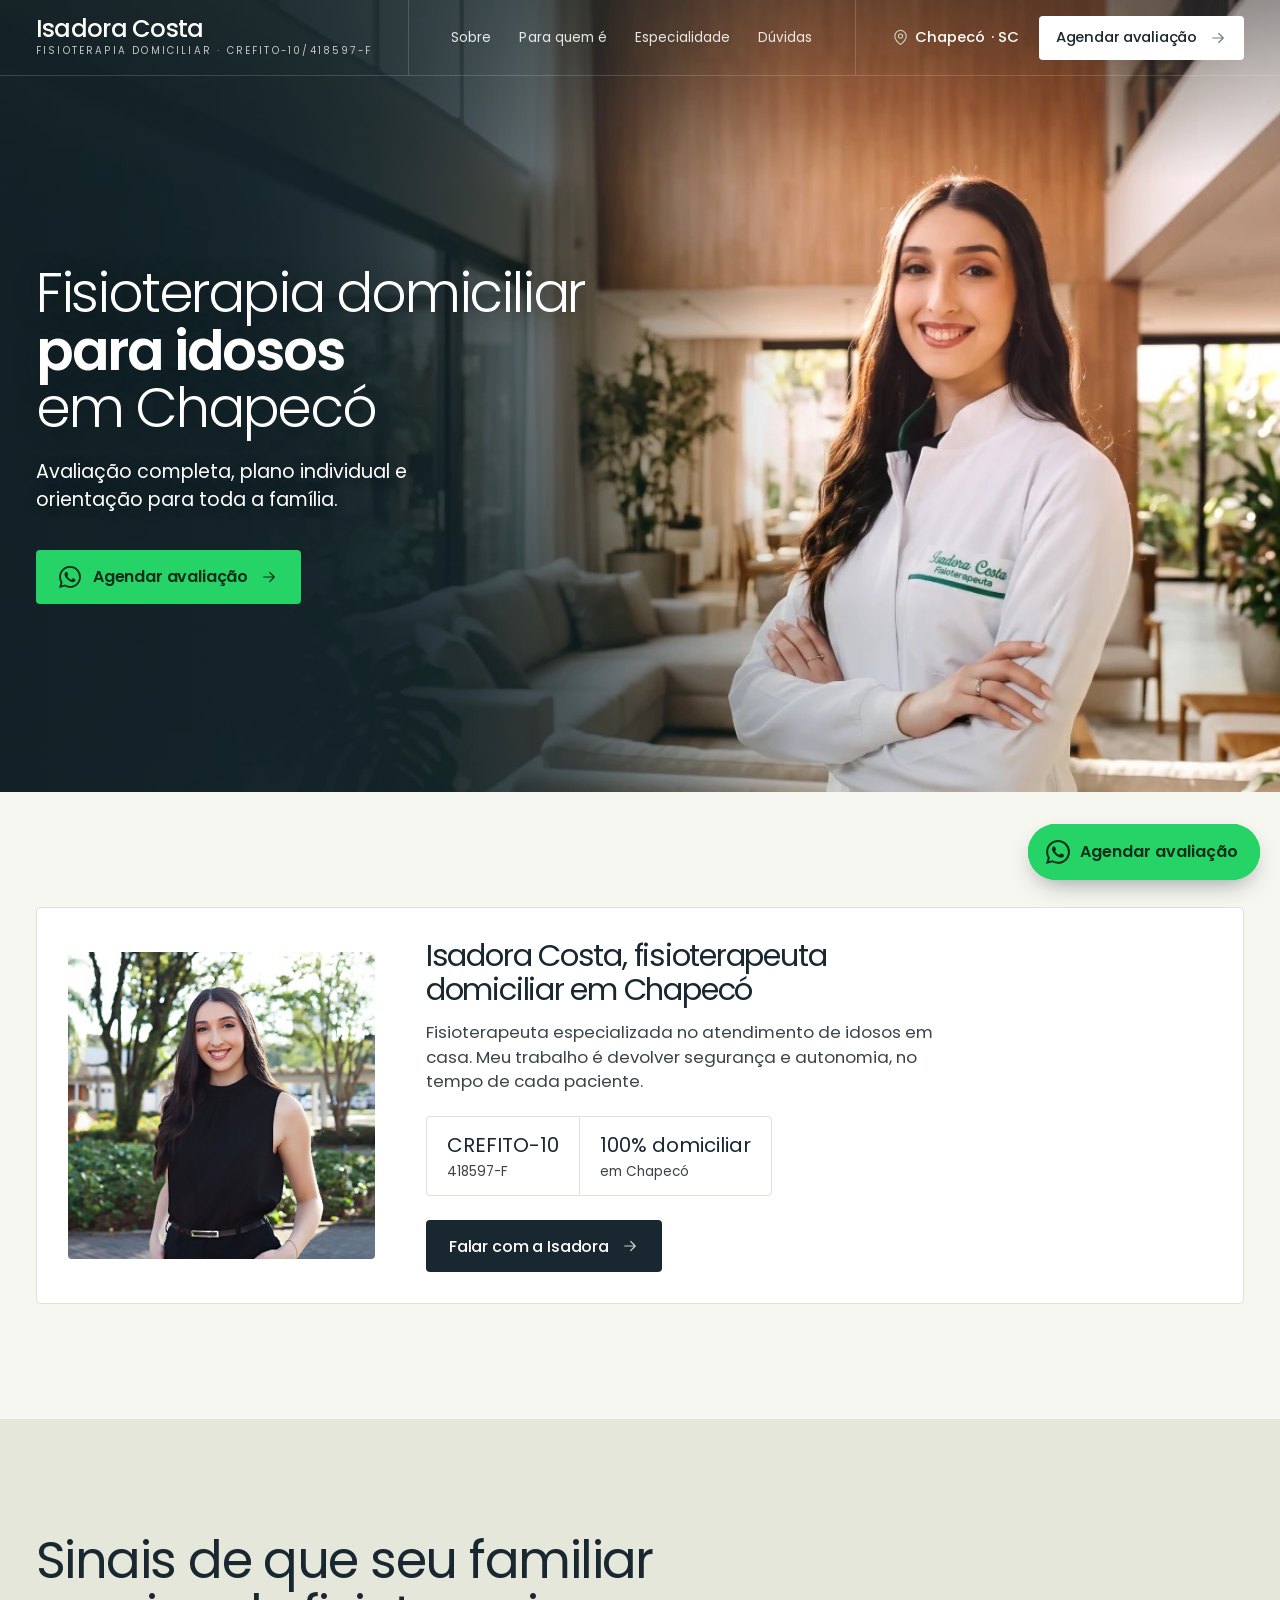
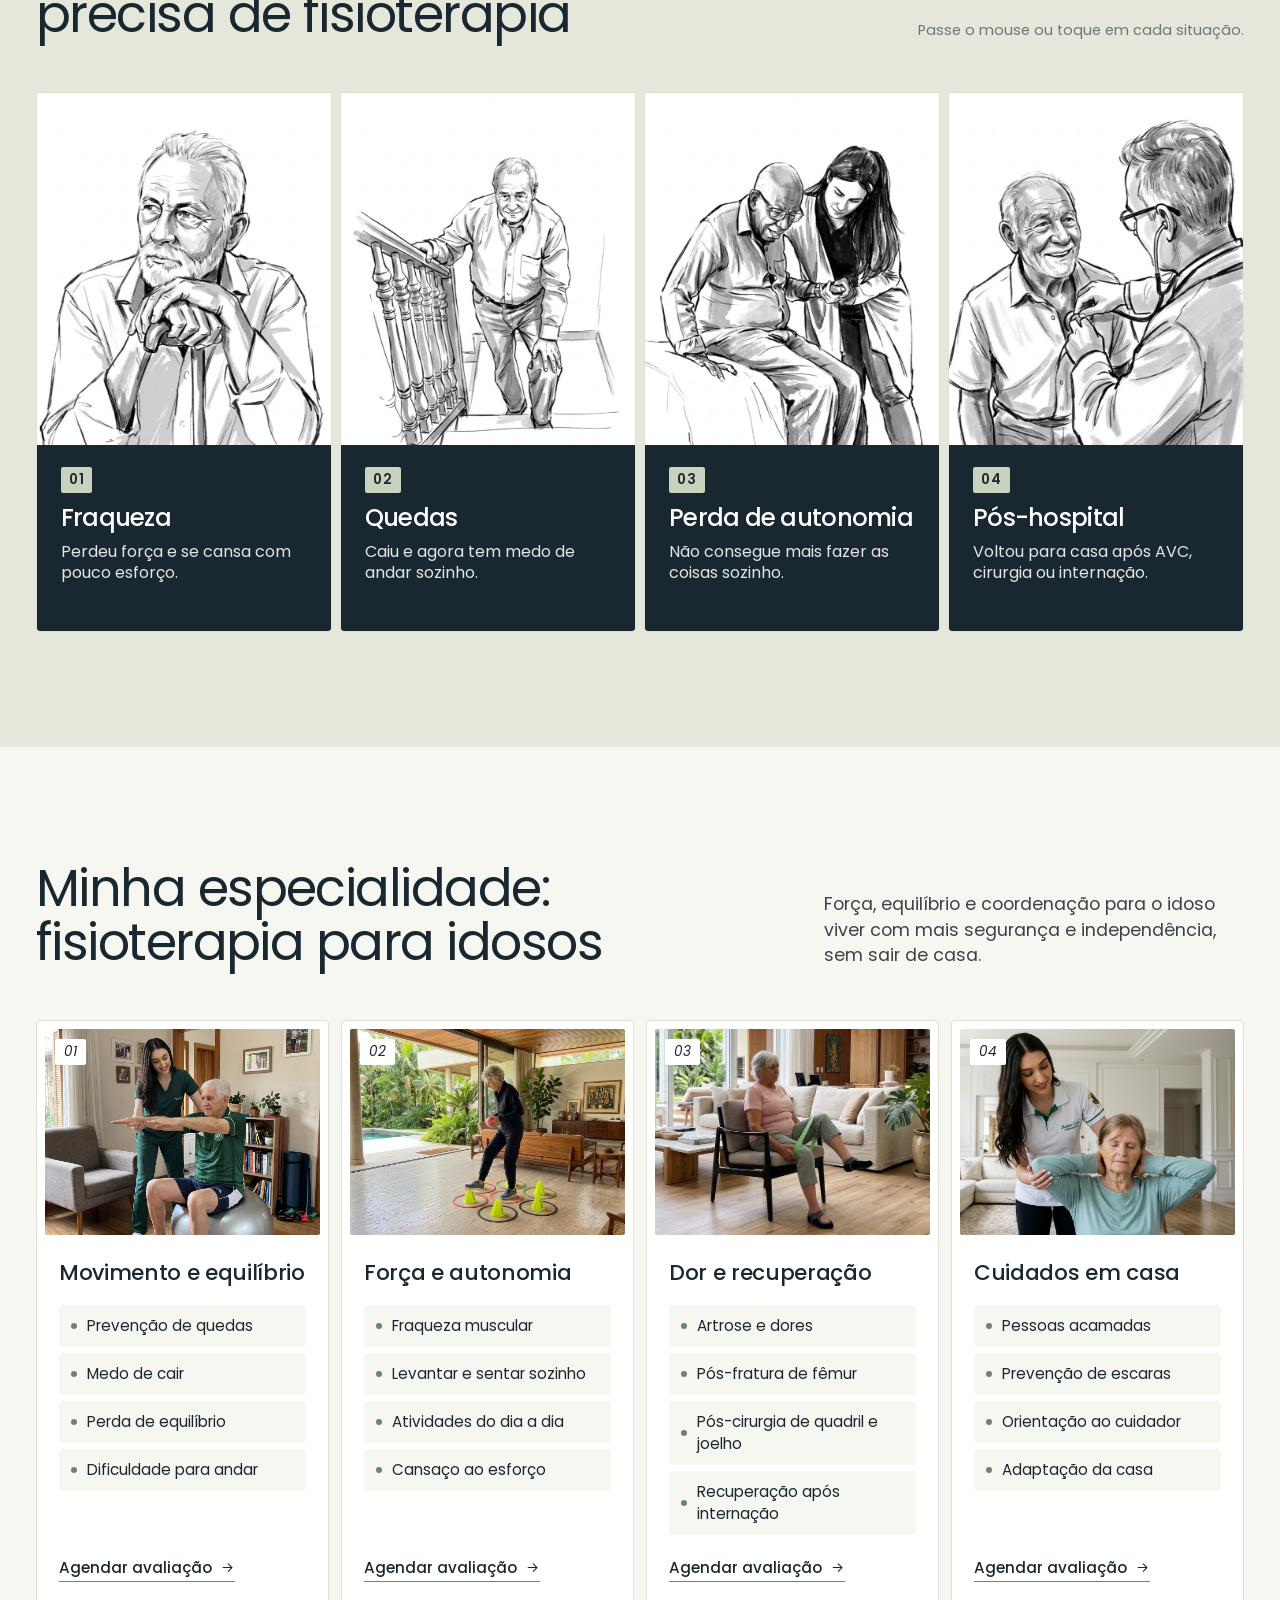
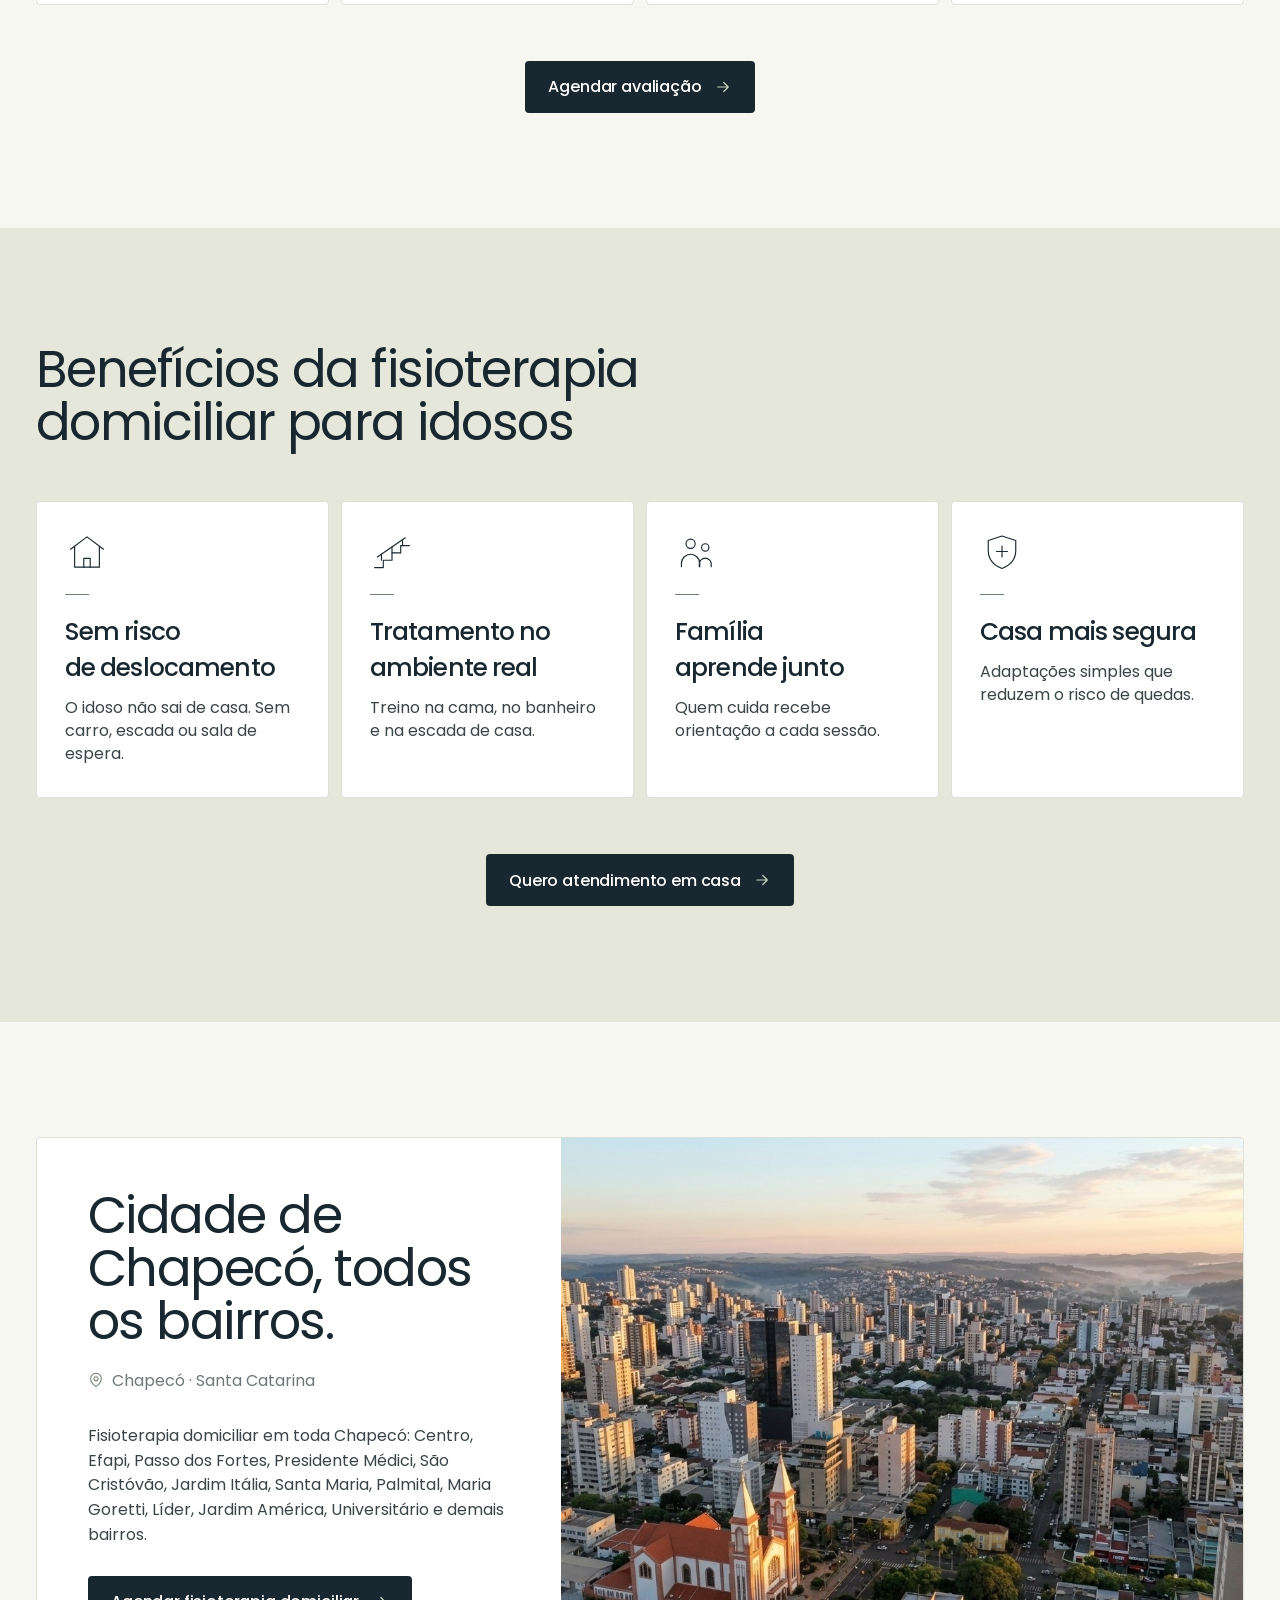
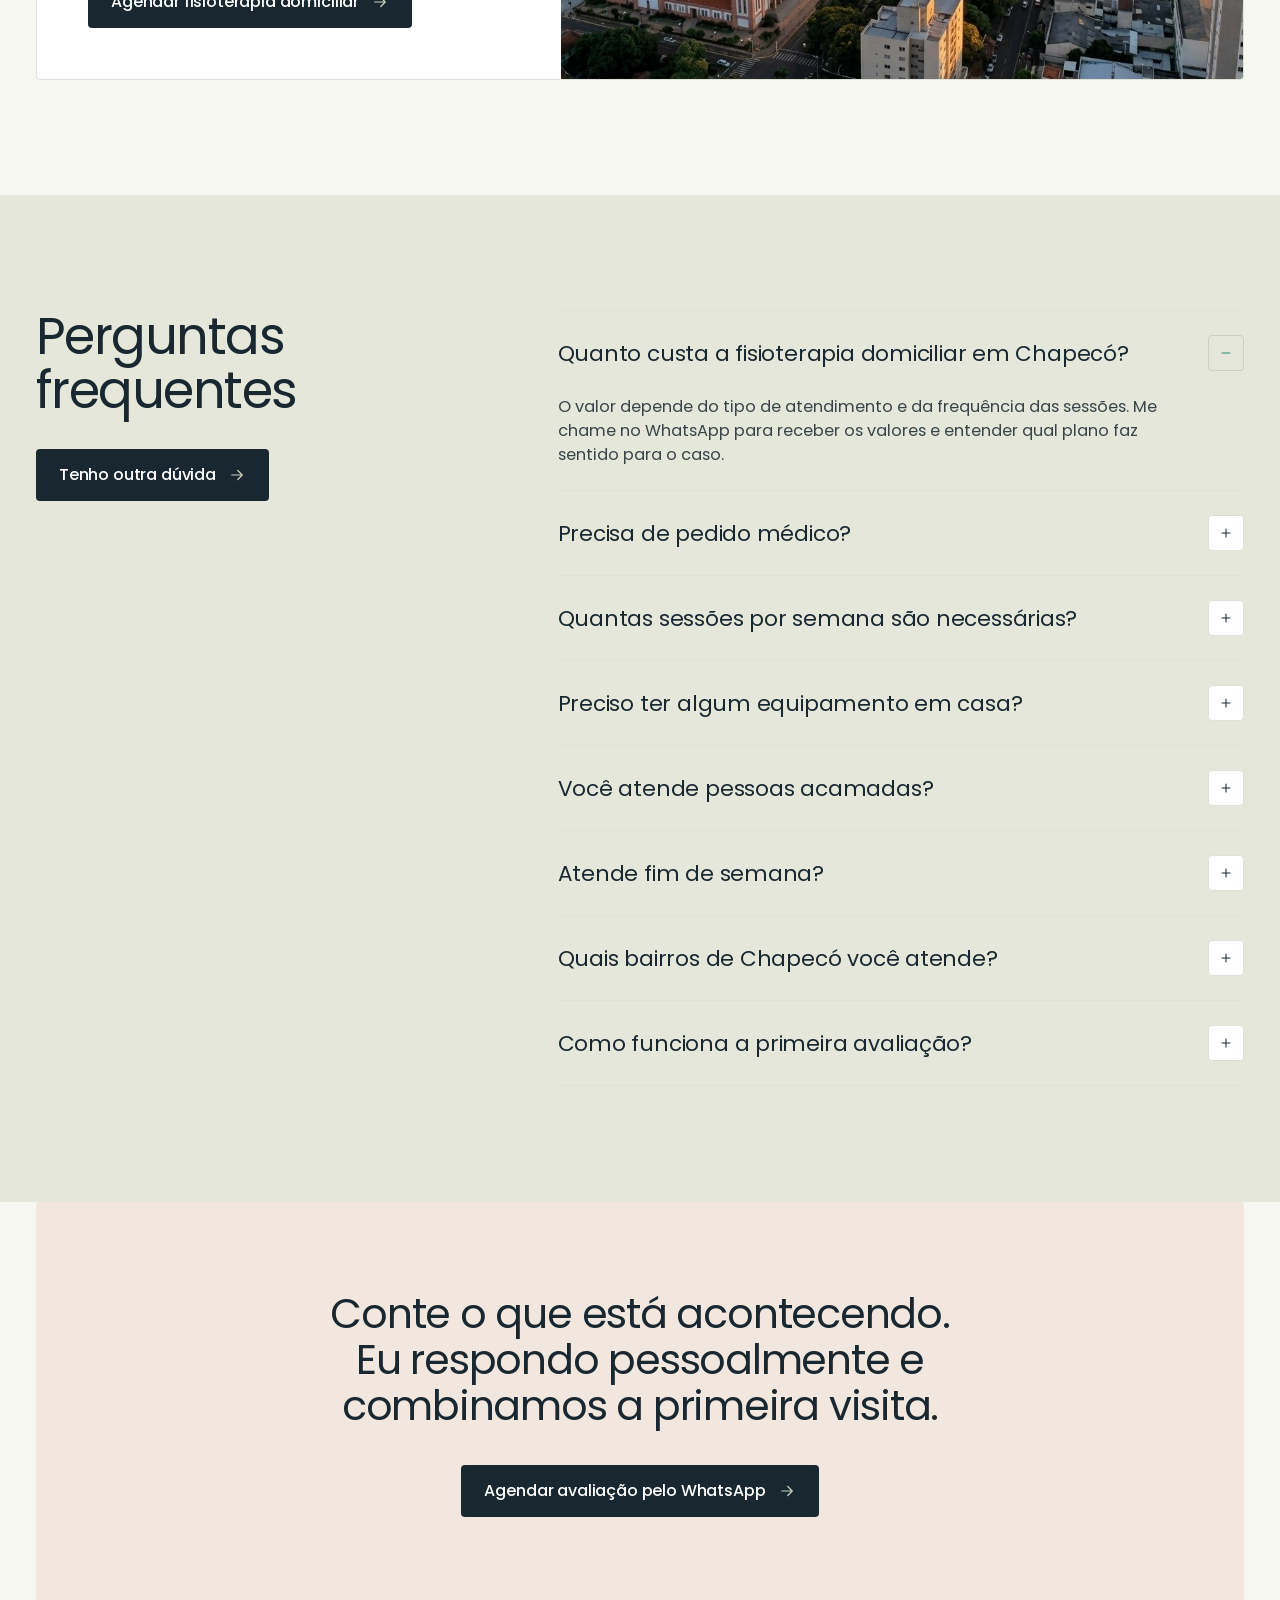
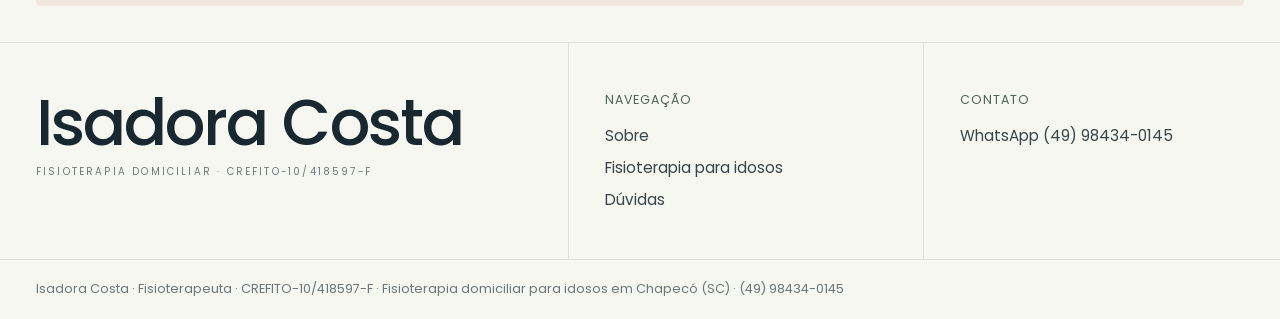
==== index.html @ 120508f8 "Nova foto da seção Sobre Co-Authored-By: Claude Opus 5.5 <noreply@anthropic.com>" ====
<!doctype html>
<html lang="pt-BR">
<head>
  <meta charset="utf-8">
  <meta name="viewport" content="width=device-width, initial-scale=1">
  <title>Fisioterapia Domiciliar para Idosos em Chapecó | Isadora Costa</title>
  <meta name="description" content="Fisioterapeuta domiciliar em Chapecó (SC). Idosos atendidos em casa: quedas, fraqueza, equilíbrio e pós-hospital. Agende a avaliação pelo WhatsApp.">
  <meta name="robots" content="index, follow, max-image-preview:large">
  <meta name="author" content="Isadora Costa">
  <link rel="canonical" href="https://samuelsabadini0.github.io/site-isadora-fisio/">
  <meta name="theme-color" content="#F6F7F0">

  <!-- Local -->
  <meta name="geo.region" content="BR-SC">
  <meta name="geo.placename" content="Chapecó">
  <meta name="geo.position" content="-27.1004;-52.6152">
  <meta name="ICBM" content="-27.1004, -52.6152">

  <!-- Compartilhamento -->
  <meta property="og:type" content="website">
  <meta property="og:locale" content="pt_BR">
  <meta property="og:site_name" content="Isadora Costa · Fisioterapia Domiciliar">
  <meta property="og:url" content="https://samuelsabadini0.github.io/site-isadora-fisio/">
  <meta property="og:title" content="Fisioterapia Domiciliar para Idosos em Chapecó | Isadora Costa">
  <meta property="og:description" content="Atendimento de fisioterapia para idosos em casa, em todos os bairros de Chapecó. Agende a avaliação pelo WhatsApp.">
  <meta property="og:image" content="https://samuelsabadini0.github.io/site-isadora-fisio/img/hero-isadora.jpg">
  <meta property="og:image:width" content="1440">
  <meta property="og:image:height" content="728">
  <meta property="og:image:alt" content="Isadora Costa, fisioterapeuta domiciliar em Chapecó">
  <meta name="twitter:card" content="summary_large_image">

  <link rel="icon" href="favicon.svg" type="image/svg+xml">
  <link rel="preload" as="image" href="img/hero-isadora.jpg?v=3" fetchpriority="high">
  <link rel="preconnect" href="https://fonts.googleapis.com">
  <link rel="preconnect" href="https://fonts.gstatic.com" crossorigin>
  <link href="https://fonts.googleapis.com/css2?family=Poppins:ital,wght@0,300;0,400;0,500;0,600;1,400&display=swap" rel="stylesheet">
  <link rel="stylesheet" href="style.css?v=52">

  <script type="application/ld+json">
  {
    "@context": "https://schema.org",
    "@graph": [
      {
        "@type": "WebSite",
        "@id": "https://samuelsabadini0.github.io/site-isadora-fisio/#website",
        "url": "https://samuelsabadini0.github.io/site-isadora-fisio/",
        "name": "Isadora Costa · Fisioterapia Domiciliar",
        "inLanguage": "pt-BR"
      },
      {
        "@type": "WebPage",
        "@id": "https://samuelsabadini0.github.io/site-isadora-fisio/#webpage",
        "url": "https://samuelsabadini0.github.io/site-isadora-fisio/",
        "name": "Fisioterapia Domiciliar para Idosos em Chapecó (SC) | Isadora Costa",
        "isPartOf": {
          "@id": "https://samuelsabadini0.github.io/site-isadora-fisio/#website"
        },
        "about": {
          "@id": "https://samuelsabadini0.github.io/site-isadora-fisio/#negocio"
        },
        "primaryImageOfPage": "https://samuelsabadini0.github.io/site-isadora-fisio/img/hero-isadora.jpg",
        "inLanguage": "pt-BR"
      },
      {
        "@type": [
          "Physiotherapy",
          "MedicalBusiness"
        ],
        "@id": "https://samuelsabadini0.github.io/site-isadora-fisio/#negocio",
        "name": "Isadora Costa · Fisioterapia Domiciliar",
        "description": "Fisioterapia domiciliar para idosos em Chapecó (SC). Atendimento em casa com avaliação completa, plano individual e orientação para a família.",
        "url": "https://samuelsabadini0.github.io/site-isadora-fisio/",
        "image": [
          "https://samuelsabadini0.github.io/site-isadora-fisio/img/hero-isadora.jpg",
          "https://samuelsabadini0.github.io/site-isadora-fisio/img/isadora-retrato.jpg"
        ],
        "telephone": "+55-49-98434-0145",
        "address": {
          "@type": "PostalAddress",
          "addressLocality": "Chapecó",
          "addressRegion": "SC",
          "addressCountry": "BR"
        },
        "geo": {
          "@type": "GeoCoordinates",
          "latitude": -27.1004,
          "longitude": -52.6152
        },
        "areaServed": {
          "@type": "City",
          "name": "Chapecó",
          "sameAs": "https://pt.wikipedia.org/wiki/Chapec%C3%B3"
        },
        "medicalSpecialty": [
          "Geriatric",
          "Physiotherapy"
        ],
        "contactPoint": {
          "@type": "ContactPoint",
          "telephone": "+55-49-98434-0145",
          "contactType": "agendamento",
          "areaServed": "BR",
          "availableLanguage": "Portuguese"
        },
        "founder": {
          "@id": "https://samuelsabadini0.github.io/site-isadora-fisio/#isadora"
        },
        "employee": {
          "@id": "https://samuelsabadini0.github.io/site-isadora-fisio/#isadora"
        },
        "hasOfferCatalog": {
          "@type": "OfferCatalog",
          "name": "Fisioterapia domiciliar para idosos",
          "itemListElement": [
            {
              "@type": "Offer",
              "itemOffered": {
                "@type": "Service",
                "name": "Prevenção de quedas",
                "areaServed": {
                  "@type": "City",
                  "name": "Chapecó",
                  "sameAs": "https://pt.wikipedia.org/wiki/Chapec%C3%B3"
                }
              }
            },
            {
              "@type": "Offer",
              "itemOffered": {
                "@type": "Service",
                "name": "Medo de cair",
                "areaServed": {
                  "@type": "City",
                  "name": "Chapecó",
                  "sameAs": "https://pt.wikipedia.org/wiki/Chapec%C3%B3"
                }
              }
            },
            {
              "@type": "Offer",
              "itemOffered": {
                "@type": "Service",
                "name": "Perda de equilíbrio",
                "areaServed": {
                  "@type": "City",
                  "name": "Chapecó",
                  "sameAs": "https://pt.wikipedia.org/wiki/Chapec%C3%B3"
                }
              }
            },
            {
              "@type": "Offer",
              "itemOffered": {
                "@type": "Service",
                "name": "Dificuldade para andar",
                "areaServed": {
                  "@type": "City",
                  "name": "Chapecó",
                  "sameAs": "https://pt.wikipedia.org/wiki/Chapec%C3%B3"
                }
              }
            },
            {
              "@type": "Offer",
              "itemOffered": {
                "@type": "Service",
                "name": "Fraqueza muscular",
                "areaServed": {
                  "@type": "City",
                  "name": "Chapecó",
                  "sameAs": "https://pt.wikipedia.org/wiki/Chapec%C3%B3"
                }
              }
            },
            {
              "@type": "Offer",
              "itemOffered": {
                "@type": "Service",
                "name": "Levantar e sentar sozinho",
                "areaServed": {
                  "@type": "City",
                  "name": "Chapecó",
                  "sameAs": "https://pt.wikipedia.org/wiki/Chapec%C3%B3"
                }
              }
            },
            {
              "@type": "Offer",
              "itemOffered": {
                "@type": "Service",
                "name": "Atividades do dia a dia",
                "areaServed": {
                  "@type": "City",
                  "name": "Chapecó",
                  "sameAs": "https://pt.wikipedia.org/wiki/Chapec%C3%B3"
                }
              }
            },
            {
              "@type": "Offer",
              "itemOffered": {
                "@type": "Service",
                "name": "Cansaço ao esforço",
                "areaServed": {
                  "@type": "City",
                  "name": "Chapecó",
                  "sameAs": "https://pt.wikipedia.org/wiki/Chapec%C3%B3"
                }
              }
            },
            {
              "@type": "Offer",
              "itemOffered": {
                "@type": "Service",
                "name": "Artrose e dores",
                "areaServed": {
                  "@type": "City",
                  "name": "Chapecó",
                  "sameAs": "https://pt.wikipedia.org/wiki/Chapec%C3%B3"
                }
              }
            },
            {
              "@type": "Offer",
              "itemOffered": {
                "@type": "Service",
                "name": "Pós-fratura de fêmur",
                "areaServed": {
                  "@type": "City",
                  "name": "Chapecó",
                  "sameAs": "https://pt.wikipedia.org/wiki/Chapec%C3%B3"
                }
              }
            },
            {
              "@type": "Offer",
              "itemOffered": {
                "@type": "Service",
                "name": "Pós-cirurgia de quadril e joelho",
                "areaServed": {
                  "@type": "City",
                  "name": "Chapecó",
                  "sameAs": "https://pt.wikipedia.org/wiki/Chapec%C3%B3"
                }
              }
            },
            {
              "@type": "Offer",
              "itemOffered": {
                "@type": "Service",
                "name": "Recuperação após internação",
                "areaServed": {
                  "@type": "City",
                  "name": "Chapecó",
                  "sameAs": "https://pt.wikipedia.org/wiki/Chapec%C3%B3"
                }
              }
            },
            {
              "@type": "Offer",
              "itemOffered": {
                "@type": "Service",
                "name": "Pessoas acamadas",
                "areaServed": {
                  "@type": "City",
                  "name": "Chapecó",
                  "sameAs": "https://pt.wikipedia.org/wiki/Chapec%C3%B3"
                }
              }
            },
            {
              "@type": "Offer",
              "itemOffered": {
                "@type": "Service",
                "name": "Prevenção de escaras",
                "areaServed": {
                  "@type": "City",
                  "name": "Chapecó",
                  "sameAs": "https://pt.wikipedia.org/wiki/Chapec%C3%B3"
                }
              }
            },
            {
              "@type": "Offer",
              "itemOffered": {
                "@type": "Service",
                "name": "Orientação ao cuidador",
                "areaServed": {
                  "@type": "City",
                  "name": "Chapecó",
                  "sameAs": "https://pt.wikipedia.org/wiki/Chapec%C3%B3"
                }
              }
            },
            {
              "@type": "Offer",
              "itemOffered": {
                "@type": "Service",
                "name": "Adaptação da casa",
                "areaServed": {
                  "@type": "City",
                  "name": "Chapecó",
                  "sameAs": "https://pt.wikipedia.org/wiki/Chapec%C3%B3"
                }
              }
            }
          ]
        }
      },
      {
        "@type": "Person",
        "@id": "https://samuelsabadini0.github.io/site-isadora-fisio/#isadora",
        "name": "Isadora Costa",
        "jobTitle": "Fisioterapeuta",
        "image": "https://samuelsabadini0.github.io/site-isadora-fisio/img/isadora-retrato.jpg",
        "worksFor": {
          "@id": "https://samuelsabadini0.github.io/site-isadora-fisio/#negocio"
        },
        "hasCredential": {
          "@type": "EducationalOccupationalCredential",
          "credentialCategory": "Registro profissional",
          "name": "CREFITO-10/418597-F",
          "recognizedBy": {
            "@type": "Organization",
            "name": "CREFITO-10"
          }
        },
        "knowsAbout": [
          "Fisioterapia geriátrica",
          "Fisioterapia domiciliar",
          "Prevenção de quedas em idosos",
          "Reabilitação pós-hospitalar"
        ]
      },
      {
        "@type": "FAQPage",
        "@id": "https://samuelsabadini0.github.io/site-isadora-fisio/#faq",
        "mainEntity": [
          {
            "@type": "Question",
            "name": "Quanto custa a fisioterapia domiciliar em Chapecó?",
            "acceptedAnswer": {
              "@type": "Answer",
              "text": "O valor depende do tipo de atendimento e da frequência das sessões. Me chame no WhatsApp para receber os valores e entender qual plano faz sentido para o caso."
            }
          },
          {
            "@type": "Question",
            "name": "Precisa de pedido médico?",
            "acceptedAnswer": {
              "@type": "Answer",
              "text": "Não é obrigatório para iniciar. Mas, se o paciente tiver encaminhamento, exames ou relatório de alta, eles ajudam muito na avaliação."
            }
          },
          {
            "@type": "Question",
            "name": "Quantas sessões por semana são necessárias?",
            "acceptedAnswer": {
              "@type": "Answer",
              "text": "Depende do caso. Na avaliação, eu indico a frequência ideal. Em geral, varia de 2 a 5 sessões por semana."
            }
          },
          {
            "@type": "Question",
            "name": "Preciso ter algum equipamento em casa?",
            "acceptedAnswer": {
              "@type": "Answer",
              "text": "Não. Eu levo o material necessário para as sessões. Se for útil ter algum item em casa, eu oriento antes da compra."
            }
          },
          {
            "@type": "Question",
            "name": "Você atende pessoas acamadas?",
            "acceptedAnswer": {
              "@type": "Answer",
              "text": "Sim. O atendimento domiciliar é especialmente indicado para quem não pode sair da cama ou de casa."
            }
          },
          {
            "@type": "Question",
            "name": "Atende fim de semana?",
            "acceptedAnswer": {
              "@type": "Answer",
              "text": "Sob consulta. Me chame no WhatsApp para verificar a disponibilidade de horários no fim de semana."
            }
          },
          {
            "@type": "Question",
            "name": "Quais bairros de Chapecó você atende?",
            "acceptedAnswer": {
              "@type": "Answer",
              "text": "Atendo em todos os bairros de Chapecó (SC), do Centro ao Efapi, Passo dos Fortes, Presidente Médici, São Cristóvão e demais regiões da cidade. A fisioterapeuta vai até a casa do paciente."
            }
          },
          {
            "@type": "Question",
            "name": "Como funciona a primeira avaliação?",
            "acceptedAnswer": {
              "@type": "Answer",
              "text": "Na primeira visita, avalio força, equilíbrio, marcha, dor e o ambiente da casa. A partir disso, monto um plano de tratamento individual e oriento a família sobre os cuidados do dia a dia."
            }
          }
        ]
      }
    ]
  }
  </script>
</head>
<body>

<a class="skip" href="#conteudo">Pular para o conteúdo</a>

<svg width="0" height="0" style="position:absolute" aria-hidden="true">
  <symbol id="i-arrow" viewBox="0 0 24 24"><path d="M5 12h14M13 6l6 6-6 6"/></symbol>
  <symbol id="i-pin" viewBox="0 0 24 24"><path d="M20 10c0 6-8 12-8 12s-8-6-8-12a8 8 0 0 1 16 0Z"/><circle cx="12" cy="10" r="3"/></symbol>
  <!-- Ícones da marca: traço fino e geométrico -->
  <symbol id="il-chair" viewBox="0 0 48 48"><path d="M6 21 24 7.5 42 21"/><path d="M10.5 18v22.5h27V18"/><path d="M20.5 40.5v-9.5h7v9.5"/></symbol>
  <symbol id="il-stairs" viewBox="0 0 48 48"><path d="M5 41h9.5v-8h9.5v-8h9.5v-8H43"/><path d="M8 29.5 38.5 8.5"/><path d="M12.5 26.4v6.6M24 18.5v6.5M35.5 10.6v6.4"/></symbol>
  <symbol id="il-family" viewBox="0 0 48 48"><circle cx="17" cy="15" r="5"/><path d="M7 40v-3.5a10 10 0 0 1 20 0V40"/><circle cx="33" cy="19" r="4"/><path d="M26.5 40v-2.8a6.5 6.5 0 0 1 13 0V40"/></symbol>
  <symbol id="il-house" viewBox="0 0 48 48"><path d="M24 6.5 39 11.5v10.8c0 9.4-6.3 16.2-15 19.7-8.7-3.5-15-10.3-15-19.7V11.5z"/><path d="M24 17.5v12M18 23.5h12"/></symbol>
  <symbol id="i-wa-logo" viewBox="0 0 24 24"><path fill="currentColor" stroke="none" d="M17.472 14.382c-.297-.149-1.758-.867-2.03-.967-.273-.099-.471-.148-.67.15-.197.297-.767.966-.94 1.164-.173.199-.347.223-.644.075-.297-.15-1.255-.463-2.39-1.475-.883-.788-1.48-1.761-1.653-2.059-.173-.297-.018-.458.13-.606.134-.133.298-.347.446-.52.149-.174.198-.298.298-.497.099-.198.05-.371-.025-.52-.075-.149-.669-1.612-.916-2.207-.242-.579-.487-.5-.669-.51-.173-.008-.371-.01-.57-.01-.198 0-.52.074-.792.372-.272.297-1.04 1.016-1.04 2.479 0 1.462 1.065 2.875 1.213 3.074.149.198 2.096 3.2 5.077 4.487.709.306 1.262.489 1.694.625.712.227 1.36.195 1.871.118.571-.085 1.758-.719 2.006-1.413.248-.694.248-1.289.173-1.413-.074-.124-.272-.198-.57-.347m-5.421 7.403h-.004a9.87 9.87 0 01-5.031-1.378l-.361-.214-3.741.982.998-3.648-.235-.374a9.86 9.86 0 01-1.51-5.26c.001-5.45 4.436-9.884 9.888-9.884 2.64 0 5.122 1.03 6.988 2.898a9.825 9.825 0 012.893 6.994c-.003 5.45-4.437 9.884-9.885 9.884m8.413-18.297A11.815 11.815 0 0012.05 0C5.495 0 .16 5.335.157 11.892c0 2.096.547 4.142 1.588 5.945L.057 24l6.305-1.654a11.882 11.882 0 005.683 1.448h.005c6.554 0 11.89-5.335 11.893-11.893a11.821 11.821 0 00-3.48-8.413Z"/></symbol>
</svg>

<!-- ============ CABEÇALHO ============ -->
<header class="header" id="topo">
  <a href="#topo" class="logo" aria-label="Isadora Costa Fisioterapia, início">
    <span class="logo__name">Isadora Costa</span>
    <span class="logo__tag"><span class="hide-sm">Fisioterapia domiciliar · </span>CREFITO-10/418597-F</span>
  </a>
  <nav class="nav" aria-label="Principal">
    <a href="#sobre">Sobre</a>
    <a href="#para-quem">Para quem é</a>
    <a href="#areas">Especialidade</a>
    <a href="#duvidas">Dúvidas</a>
  </nav>
  <div class="header__cta">
    <span class="header__loc"><svg><use href="#i-pin"/></svg>Chapecó<span class="hide-sm"> · SC</span></span>
    <a class="btn btn--dark" aria-label="Agendar avaliação pelo WhatsApp" data-wa href="https://wa.me/5549984340145?text=Ol%C3%A1!%20Gostaria%20de%20agendar%20uma%20avalia%C3%A7%C3%A3o%20fisioterap%C3%AAutica%20domiciliar%20para%20mim%20ou%20para%20um%20familiar%20idoso.%20Poderia%20me%20passar%20mais%20informa%C3%A7%C3%B5es%20sobre%20os%20atendimentos%20e%20hor%C3%A1rios%20dispon%C3%ADveis%3F" target="_blank" rel="noopener">
      <span class="btn__label">Agendar<span class="hide-sm"> avaliação</span></span><svg class="btn__icon"><use href="#i-arrow"/></svg>
    </a>
  </div>
</header>

<main id="conteudo">

<!-- ============ 1. HERO ============ -->
<section class="hero">
  <img class="hero__img" src="img/hero-isadora.jpg?v=3" width="1440" height="728" alt="Isadora Costa, fisioterapeuta domiciliar em Chapecó, de jaleco branco e braços cruzados" fetchpriority="high">
  <div class="hero__text">
    <h1><span class="l">Fisioterapia domiciliar</span> <span class="l"><strong>para idosos</strong></span> <span class="l">em Chapecó</span></h1>
    <p>Avaliação completa, plano individual e orientação para toda a família.</p>
    <a class="btn btn--wa" data-wa href="https://wa.me/5549984340145?text=Ol%C3%A1!%20Gostaria%20de%20agendar%20uma%20avalia%C3%A7%C3%A3o%20fisioterap%C3%AAutica%20domiciliar%20para%20mim%20ou%20para%20um%20familiar%20idoso.%20Poderia%20me%20passar%20mais%20informa%C3%A7%C3%B5es%20sobre%20os%20atendimentos%20e%20hor%C3%A1rios%20dispon%C3%ADveis%3F" target="_blank" rel="noopener">
      <svg class="btn__wa"><use href="#i-wa-logo"/></svg><span class="btn__label">Agendar avaliação</span><svg class="btn__icon"><use href="#i-arrow"/></svg>
    </a>
  </div>
</section>

<!-- ============ 2. SOBRE ============ -->
<section class="section" id="sobre">
  <div class="container">
    <div class="about">
      <img class="about__photo" src="img/isadora-retrato.jpg?v=2" width="835" height="1300" loading="lazy" decoding="async" alt="Retrato de Isadora Costa, fisioterapeuta domiciliar em Chapecó">
      <div class="about__body">
        <h2 class="about__title">Isadora Costa, <em>fisioterapeuta domiciliar</em> em Chapecó</h2>
        <p>Fisioterapeuta especializada no atendimento de idosos em casa. Meu trabalho é devolver segurança e autonomia, no tempo de cada paciente.</p>
        <ul class="facts">
          <li><strong>CREFITO-10</strong><span>418597-F</span></li>
          <li><strong>100% domiciliar</strong><span>em Chapecó</span></li>
        </ul>
        <a class="btn btn--dark" data-wa href="https://wa.me/5549984340145?text=Ol%C3%A1!%20Gostaria%20de%20agendar%20uma%20avalia%C3%A7%C3%A3o%20fisioterap%C3%AAutica%20domiciliar%20para%20mim%20ou%20para%20um%20familiar%20idoso.%20Poderia%20me%20passar%20mais%20informa%C3%A7%C3%B5es%20sobre%20os%20atendimentos%20e%20hor%C3%A1rios%20dispon%C3%ADveis%3F" target="_blank" rel="noopener">
          <span class="btn__label">Falar com a Isadora</span><svg class="btn__icon"><use href="#i-arrow"/></svg>
        </a>
      </div>
    </div>
  </div>
</section>

<!-- ============ 3. PARA QUEM É ============ -->
<section class="section section--white" id="para-quem">
  <div class="container">
    <div class="head-row">
      <div>
        <h2 class="title">Sinais de que seu familiar <em>precisa de fisioterapia</em></h2>
      </div>
      <p class="head-row__aside">Passe o mouse ou toque em cada situação.</p>
    </div>

    <div class="pains">
      <a class="pain" data-wa href="https://wa.me/5549984340145?text=Ol%C3%A1!%20Gostaria%20de%20agendar%20uma%20avalia%C3%A7%C3%A3o%20fisioterap%C3%AAutica%20domiciliar%20para%20mim%20ou%20para%20um%20familiar%20idoso.%20Poderia%20me%20passar%20mais%20informa%C3%A7%C3%B5es%20sobre%20os%20atendimentos%20e%20hor%C3%A1rios%20dispon%C3%ADveis%3F" target="_blank" rel="noopener">
        <img src="img/sinal-1.jpg?v=2" width="896" height="1200" loading="lazy" decoding="async" alt="Ilustração de um senhor idoso com as mãos apoiadas na bengala">
        <div class="pain__body">
          <span class="pain__num">01</span>
          <h3>Fraqueza</h3>
          <p>Perdeu força e se cansa com pouco esforço.</p>
          <span class="pain__link">Agendar avaliação <svg><use href="#i-arrow"/></svg></span>
        </div>
      </a>
      <a class="pain" data-wa href="https://wa.me/5549984340145?text=Ol%C3%A1!%20Gostaria%20de%20agendar%20uma%20avalia%C3%A7%C3%A3o%20fisioterap%C3%AAutica%20domiciliar%20para%20mim%20ou%20para%20um%20familiar%20idoso.%20Poderia%20me%20passar%20mais%20informa%C3%A7%C3%B5es%20sobre%20os%20atendimentos%20e%20hor%C3%A1rios%20dispon%C3%ADveis%3F" target="_blank" rel="noopener">
        <img src="img/sinal-2.jpg" width="896" height="1200" loading="lazy" decoding="async" alt="Ilustração de um senhor idoso subindo a escada apoiado no corrimão">
        <div class="pain__body">
          <span class="pain__num">02</span>
          <h3>Quedas</h3>
          <p>Caiu e agora tem medo de andar sozinho.</p>
          <span class="pain__link">Agendar avaliação <svg><use href="#i-arrow"/></svg></span>
        </div>
      </a>
      <a class="pain" data-wa href="https://wa.me/5549984340145?text=Ol%C3%A1!%20Gostaria%20de%20agendar%20uma%20avalia%C3%A7%C3%A3o%20fisioterap%C3%AAutica%20domiciliar%20para%20mim%20ou%20para%20um%20familiar%20idoso.%20Poderia%20me%20passar%20mais%20informa%C3%A7%C3%B5es%20sobre%20os%20atendimentos%20e%20hor%C3%A1rios%20dispon%C3%ADveis%3F" target="_blank" rel="noopener">
        <img src="img/sinal-4.jpg" width="896" height="1200" loading="lazy" decoding="async" alt="Ilustração de uma fisioterapeuta ajudando um senhor idoso a se levantar da cama">
        <div class="pain__body">
          <span class="pain__num">03</span>
          <h3>Perda de autonomia</h3>
          <p>Não consegue mais fazer as coisas sozinho.</p>
          <span class="pain__link">Agendar avaliação <svg><use href="#i-arrow"/></svg></span>
        </div>
      </a>
      <a class="pain" data-wa href="https://wa.me/5549984340145?text=Ol%C3%A1!%20Gostaria%20de%20agendar%20uma%20avalia%C3%A7%C3%A3o%20fisioterap%C3%AAutica%20domiciliar%20para%20mim%20ou%20para%20um%20familiar%20idoso.%20Poderia%20me%20passar%20mais%20informa%C3%A7%C3%B5es%20sobre%20os%20atendimentos%20e%20hor%C3%A1rios%20dispon%C3%ADveis%3F" target="_blank" rel="noopener">
        <img src="img/sinal-3.jpg" width="896" height="1200" loading="lazy" decoding="async" alt="Ilustração de um senhor idoso sorrindo durante uma avaliação">
        <div class="pain__body">
          <span class="pain__num">04</span>
          <h3>Pós-hospital</h3>
          <p>Voltou para casa após AVC, cirurgia ou internação.</p>
          <span class="pain__link">Agendar avaliação <svg><use href="#i-arrow"/></svg></span>
        </div>
      </a>
    </div>
  </div>
</section>

<!-- ============ 4. ÁREAS ============ -->
<section class="section" id="areas">
  <div class="container">
    <div class="care-head">
      <h2 class="title">Minha especialidade: <em>fisioterapia para idosos</em></h2>
      <p>Força, equilíbrio e coordenação para o idoso viver com mais segurança e independência, sem sair de casa.</p>
    </div>

    <div class="ccards">
      <article class="ccard">
        <div class="ccard__media"><img class="ccard__img--equilibrio" src="img/isadora-atendimento.jpg" width="1400" height="781" loading="lazy" decoding="async" alt="Isadora Costa orientando um paciente idoso em exercício de equilíbrio na bola suíça"><span class="ccard__num">01</span></div>
        <div class="ccard__body">
          <h3>Movimento e equilíbrio</h3>
          <ul class="conds"><li>Prevenção de quedas</li><li>Medo de cair</li><li>Perda de equilíbrio</li><li>Dificuldade para andar</li></ul>
          <a class="ccard__link" data-wa href="https://wa.me/5549984340145?text=Ol%C3%A1!%20Gostaria%20de%20agendar%20uma%20avalia%C3%A7%C3%A3o%20fisioterap%C3%AAutica%20domiciliar%20para%20mim%20ou%20para%20um%20familiar%20idoso.%20Poderia%20me%20passar%20mais%20informa%C3%A7%C3%B5es%20sobre%20os%20atendimentos%20e%20hor%C3%A1rios%20dispon%C3%ADveis%3F" target="_blank" rel="noopener">Agendar avaliação <svg><use href="#i-arrow"/></svg></a>
        </div>
      </article>
      <article class="ccard">
        <div class="ccard__media"><img class="ccard__img--forca" src="img/forca-autonomia.jpg?v=2" width="1376" height="768" loading="lazy" decoding="async" alt="Senhora idosa fazendo exercício de coordenação com cones e bola na sala de casa"><span class="ccard__num">02</span></div>
        <div class="ccard__body">
          <h3>Força e autonomia</h3>
          <ul class="conds"><li>Fraqueza muscular</li><li>Levantar e sentar sozinho</li><li>Atividades do dia a dia</li><li>Cansaço ao esforço</li></ul>
          <a class="ccard__link" data-wa href="https://wa.me/5549984340145?text=Ol%C3%A1!%20Gostaria%20de%20agendar%20uma%20avalia%C3%A7%C3%A3o%20fisioterap%C3%AAutica%20domiciliar%20para%20mim%20ou%20para%20um%20familiar%20idoso.%20Poderia%20me%20passar%20mais%20informa%C3%A7%C3%B5es%20sobre%20os%20atendimentos%20e%20hor%C3%A1rios%20dispon%C3%ADveis%3F" target="_blank" rel="noopener">Agendar avaliação <svg><use href="#i-arrow"/></svg></a>
        </div>
      </article>
      <article class="ccard">
        <div class="ccard__media"><img src="img/dor-recuperacao.jpg" width="660" height="495" loading="lazy" decoding="async" alt="Senhora idosa fazendo exercício com faixa elástica sentada na poltrona da sala"><span class="ccard__num">03</span></div>
        <div class="ccard__body">
          <h3>Dor e recuperação</h3>
          <ul class="conds"><li>Artrose e dores</li><li>Pós-fratura de fêmur</li><li>Pós-cirurgia de quadril e joelho</li><li>Recuperação após internação</li></ul>
          <a class="ccard__link" data-wa href="https://wa.me/5549984340145?text=Ol%C3%A1!%20Gostaria%20de%20agendar%20uma%20avalia%C3%A7%C3%A3o%20fisioterap%C3%AAutica%20domiciliar%20para%20mim%20ou%20para%20um%20familiar%20idoso.%20Poderia%20me%20passar%20mais%20informa%C3%A7%C3%B5es%20sobre%20os%20atendimentos%20e%20hor%C3%A1rios%20dispon%C3%ADveis%3F" target="_blank" rel="noopener">Agendar avaliação <svg><use href="#i-arrow"/></svg></a>
        </div>
      </article>
      <article class="ccard">
        <div class="ccard__media"><img src="img/cuidados-em-casa.jpg" width="920" height="690" loading="lazy" decoding="async" alt="Isadora Costa orientando uma senhora idosa em alongamento na sala de casa"><span class="ccard__num">04</span></div>
        <div class="ccard__body">
          <h3>Cuidados em casa</h3>
          <ul class="conds"><li>Pessoas acamadas</li><li>Prevenção de escaras</li><li>Orientação ao cuidador</li><li>Adaptação da casa</li></ul>
          <a class="ccard__link" data-wa href="https://wa.me/5549984340145?text=Ol%C3%A1!%20Gostaria%20de%20agendar%20uma%20avalia%C3%A7%C3%A3o%20fisioterap%C3%AAutica%20domiciliar%20para%20mim%20ou%20para%20um%20familiar%20idoso.%20Poderia%20me%20passar%20mais%20informa%C3%A7%C3%B5es%20sobre%20os%20atendimentos%20e%20hor%C3%A1rios%20dispon%C3%ADveis%3F" target="_blank" rel="noopener">Agendar avaliação <svg><use href="#i-arrow"/></svg></a>
        </div>
      </article>
    </div>

    <div class="cta-line">
      <a class="btn btn--dark" data-wa href="https://wa.me/5549984340145?text=Ol%C3%A1!%20Gostaria%20de%20agendar%20uma%20avalia%C3%A7%C3%A3o%20fisioterap%C3%AAutica%20domiciliar%20para%20mim%20ou%20para%20um%20familiar%20idoso.%20Poderia%20me%20passar%20mais%20informa%C3%A7%C3%B5es%20sobre%20os%20atendimentos%20e%20hor%C3%A1rios%20dispon%C3%ADveis%3F" target="_blank" rel="noopener">
        <span class="btn__label">Agendar avaliação</span><svg class="btn__icon"><use href="#i-arrow"/></svg>
      </a>
    </div>
  </div>
</section>

<!-- ============ 5. BENEFÍCIOS ============ -->
<section class="section section--white" id="beneficios">
  <div class="container">
    <h2 class="title">Benefícios da fisioterapia domiciliar <em>para idosos</em></h2>

    <div class="benefits">
      <article class="benefit">
        <svg class="illo" viewBox="0 0 48 48" aria-hidden="true"><use href="#il-chair"/></svg>
        <h3>Sem risco de deslocamento</h3>
        <p>O idoso não sai de casa. Sem carro, escada ou sala de espera.</p>
      </article>
      <article class="benefit">
        <svg class="illo" viewBox="0 0 48 48" aria-hidden="true"><use href="#il-stairs"/></svg>
        <h3>Tratamento no ambiente real</h3>
        <p>Treino na cama, no banheiro e na escada de casa.</p>
      </article>
      <article class="benefit">
        <svg class="illo" viewBox="0 0 48 48" aria-hidden="true"><use href="#il-family"/></svg>
        <h3>Família aprende junto</h3>
        <p>Quem cuida recebe orientação a cada sessão.</p>
      </article>
      <article class="benefit">
        <svg class="illo" viewBox="0 0 48 48" aria-hidden="true"><use href="#il-house"/></svg>
        <h3>Casa mais segura</h3>
        <p>Adaptações simples que reduzem o risco de quedas.</p>
      </article>
    </div>

    <div class="cta-line">
      <a class="btn btn--dark" data-wa href="https://wa.me/5549984340145?text=Ol%C3%A1!%20Gostaria%20de%20agendar%20uma%20avalia%C3%A7%C3%A3o%20fisioterap%C3%AAutica%20domiciliar%20para%20mim%20ou%20para%20um%20familiar%20idoso.%20Poderia%20me%20passar%20mais%20informa%C3%A7%C3%B5es%20sobre%20os%20atendimentos%20e%20hor%C3%A1rios%20dispon%C3%ADveis%3F" target="_blank" rel="noopener">
        <span class="btn__label">Quero atendimento em casa</span><svg class="btn__icon"><use href="#i-arrow"/></svg>
      </a>
    </div>
  </div>
</section>

<!-- ============ 6. ONDE ATENDO ============ -->
<section class="section" id="area">
  <div class="container">
    <div class="area">
      <div class="area__text">
        <h2 class="title">Cidade de Chapecó, <em>todos os bairros.</em></h2>
        <p class="area__place"><svg><use href="#i-pin"/></svg>Chapecó · Santa Catarina</p>
        <p class="area__desc">Fisioterapia domiciliar em toda Chapecó: Centro, Efapi, Passo dos Fortes, Presidente Médici, São Cristóvão, Jardim Itália, Santa Maria, Palmital, Maria Goretti, Líder, Jardim América, Universitário e demais bairros.</p>
        <a class="btn btn--dark" data-wa href="https://wa.me/5549984340145?text=Ol%C3%A1!%20Gostaria%20de%20agendar%20uma%20avalia%C3%A7%C3%A3o%20fisioterap%C3%AAutica%20domiciliar%20para%20mim%20ou%20para%20um%20familiar%20idoso.%20Poderia%20me%20passar%20mais%20informa%C3%A7%C3%B5es%20sobre%20os%20atendimentos%20e%20hor%C3%A1rios%20dispon%C3%ADveis%3F" target="_blank" rel="noopener">
          <span class="btn__label">Agendar fisioterapia domiciliar</span><svg class="btn__icon"><use href="#i-arrow"/></svg>
        </a>
      </div>
      <figure class="area__photo">
        <img src="img/chapeco.jpg" width="1376" height="768" loading="lazy" decoding="async" alt="Vista aérea de Chapecó ao amanhecer, com a catedral e os prédios do centro">
      </figure>
    </div>
  </div>
</section>

<!-- ============ 7. DÚVIDAS ============ -->
<section class="section section--white" id="duvidas">
  <div class="container faq-wrap">
    <div class="faq-wrap__head">
      <h2 class="title">Perguntas <em>frequentes</em></h2>
      <a class="btn btn--dark" data-wa href="https://wa.me/5549984340145?text=Ol%C3%A1!%20Gostaria%20de%20agendar%20uma%20avalia%C3%A7%C3%A3o%20fisioterap%C3%AAutica%20domiciliar%20para%20mim%20ou%20para%20um%20familiar%20idoso.%20Poderia%20me%20passar%20mais%20informa%C3%A7%C3%B5es%20sobre%20os%20atendimentos%20e%20hor%C3%A1rios%20dispon%C3%ADveis%3F" target="_blank" rel="noopener">
        <span class="btn__label">Tenho outra dúvida</span><svg class="btn__icon"><use href="#i-arrow"/></svg>
      </a>
    </div>
    <div class="faq">
      <details open>
        <summary>Quanto custa a fisioterapia domiciliar em Chapecó?</summary>
        <p>O valor depende do tipo de atendimento e da frequência das sessões. Me chame no WhatsApp para receber os valores e entender qual plano faz sentido para o caso.</p>
      </details>
      <details>
        <summary>Precisa de pedido médico?</summary>
        <p>Não é obrigatório para iniciar. Mas, se o paciente tiver encaminhamento, exames ou relatório de alta, eles ajudam muito na avaliação.</p>
      </details>
      <details>
        <summary>Quantas sessões por semana são necessárias?</summary>
        <p>Depende do caso. Na avaliação, eu indico a frequência ideal. Em geral, varia de 2 a 5 sessões por semana.</p>
      </details>
      <details>
        <summary>Preciso ter algum equipamento em casa?</summary>
        <p>Não. Eu levo o material necessário para as sessões. Se for útil ter algum item em casa, eu oriento antes da compra.</p>
      </details>
      <details>
        <summary>Você atende pessoas acamadas?</summary>
        <p>Sim. O atendimento domiciliar é especialmente indicado para quem não pode sair da cama ou de casa.</p>
      </details>
      <details>
        <summary>Atende fim de semana?</summary>
        <p>Sob consulta. Me chame no WhatsApp para verificar a disponibilidade de horários no fim de semana.</p>
      </details>
      <details>
        <summary>Quais bairros de Chapecó você atende?</summary>
        <p>Atendo em todos os bairros de Chapecó (SC), do Centro ao Efapi, Passo dos Fortes, Presidente Médici, São Cristóvão e demais regiões da cidade. A fisioterapeuta vai até a casa do paciente.</p>
      </details>
      <details>
        <summary>Como funciona a primeira avaliação?</summary>
        <p>Na primeira visita, avalio força, equilíbrio, marcha, dor e o ambiente da casa. A partir disso, monto um plano de tratamento individual e oriento a família sobre os cuidados do dia a dia.</p>
      </details>
    </div>
  </div>
</section>

<!-- ============ 8. CHAMADA FINAL ============ -->
<section class="final">
  <div class="final__text">
    <h2 class="final__title">Conte o que está acontecendo. Eu respondo pessoalmente e combinamos a primeira visita.</h2>
    <a class="btn btn--dark" data-wa href="https://wa.me/5549984340145?text=Ol%C3%A1!%20Gostaria%20de%20agendar%20uma%20avalia%C3%A7%C3%A3o%20fisioterap%C3%AAutica%20domiciliar%20para%20mim%20ou%20para%20um%20familiar%20idoso.%20Poderia%20me%20passar%20mais%20informa%C3%A7%C3%B5es%20sobre%20os%20atendimentos%20e%20hor%C3%A1rios%20dispon%C3%ADveis%3F" target="_blank" rel="noopener">
      <span class="btn__label">Agendar avaliação pelo WhatsApp</span><svg class="btn__icon"><use href="#i-arrow"/></svg>
    </a>
  </div>
</section>

</main>

<!-- ============ RODAPÉ ============ -->
<footer class="footer">
  <div class="footer__grid">
    <div class="footer__brand">
      <span class="logo__name logo__name--big">Isadora Costa</span>
      <span class="logo__tag">Fisioterapia domiciliar · CREFITO-10/418597-F</span>
    </div>
    <div class="footer__col">
      <p class="footer__h">Navegação</p>
      <a href="#sobre">Sobre</a>
      <a href="#areas">Fisioterapia para idosos</a>
      <a href="#duvidas">Dúvidas</a>
    </div>
    <div class="footer__col">
      <p class="footer__h">Contato</p>
      <a class="footer__wa" data-wa href="https://wa.me/5549984340145?text=Ol%C3%A1!%20Gostaria%20de%20agendar%20uma%20avalia%C3%A7%C3%A3o%20fisioterap%C3%AAutica%20domiciliar%20para%20mim%20ou%20para%20um%20familiar%20idoso.%20Poderia%20me%20passar%20mais%20informa%C3%A7%C3%B5es%20sobre%20os%20atendimentos%20e%20hor%C3%A1rios%20dispon%C3%ADveis%3F" target="_blank" rel="noopener">WhatsApp (49) 98434-0145</a>
    </div>
  </div>
  <p class="footer__legal">Isadora Costa · Fisioterapeuta · CREFITO-10/418597-F · Fisioterapia domiciliar para idosos em Chapecó (SC) · (49) 98434-0145</p>
</footer>

<a class="wa-float" data-wa href="https://wa.me/5549984340145?text=Ol%C3%A1!%20Gostaria%20de%20agendar%20uma%20avalia%C3%A7%C3%A3o%20fisioterap%C3%AAutica%20domiciliar%20para%20mim%20ou%20para%20um%20familiar%20idoso.%20Poderia%20me%20passar%20mais%20informa%C3%A7%C3%B5es%20sobre%20os%20atendimentos%20e%20hor%C3%A1rios%20dispon%C3%ADveis%3F" target="_blank" rel="noopener" aria-label="Agendar avaliação pelo WhatsApp">
  <svg viewBox="0 0 24 24"><use href="#i-wa-logo"/></svg><span class="wa-float__label">Agendar avaliação</span>
</a>

<script src="main.js?v=50"></script>
</body>
</html>
---- style.css ----
/* =========================================================
   Isadora Fisioterapia · v2
   Identidade editorial: papel, sálvia, serifa clássica
   ========================================================= */
:root {
  /* Paleta inspirada na Luffu: papel, sálvia, pedra e petróleo */
  --ink: #192830;          /* títulos e botões */
  --ink-2: #2B414C;
  --text: #3A4448;         /* corpo */
  --muted: #6E7679;
  --bg: #F6F7F0;           /* papel */
  --white: #FFFFFF;
  --sage: #E4E7DA;
  --stone: #D7D7CB;
  --blush: #F1E7DF;
  --mint: #C9D2BE;         /* sálvia clara (detalhes sobre escuro) */
  --mint-2: #6E836F;       /* sálvia profunda (detalhes) */
  --mint-ink: #4F6651;     /* sálvia para textos pequenos */
  --mint-soft: #E4E7DA;
  --line: #DFE0D6;
  --wa: #25D366;
  --r-sm: 2px;
  --r: 4px;
  --serif: "Poppins", "Helvetica Neue", Arial, sans-serif;
  --font: "Poppins", "Helvetica Neue", Arial, sans-serif;
  --pad: clamp(16px, 2.8vw, 40px);
  --max: 1360px;
}
*, *::before, *::after { box-sizing: border-box; }
html { scroll-behavior: smooth; scroll-padding-top: 90px; -webkit-text-size-adjust: 100%; }
body {
  margin: 0; background: var(--bg); color: var(--text);
  font-family: var(--font); font-size: 17px; line-height: 1.45; letter-spacing: -0.01em;
  -webkit-font-smoothing: antialiased; overflow-x: hidden;
}
img { display: block; max-width: 100%; }
a { color: inherit; }
svg { width: 1em; height: 1em; fill: none; stroke: currentColor; stroke-width: 1.6; stroke-linecap: round; stroke-linejoin: round; flex: none; }
h1, h2, h3 { font-weight: 400; margin: 0; color: var(--ink); text-wrap: balance; }
p { margin: 0 0 1em; }
strong { font-weight: 500; color: var(--ink); }
.skip { position: absolute; left: -999px; top: 8px; background: #fff; color: var(--ink); padding: 10px 16px; z-index: 100; border-radius: var(--r-sm); }
.skip:focus { left: 8px; }
:focus-visible { outline: 2px solid var(--mint-2); outline-offset: 2px; }
.container { max-width: var(--max); margin: 0 auto; padding: 0 var(--pad); }
.title { font-size: clamp(2.1rem, 3.7vw, 3.3rem); line-height: 1.02; letter-spacing: -0.04em; max-width: 780px; margin-bottom: clamp(32px, 4vw, 52px); }
.section { padding: clamp(72px, 9vw, 120px) 0; }
.section--white { background: var(--white); }

/* ---------- Logo (texto) ---------- */
.logo { display: flex; flex-direction: column; justify-content: center; gap: 3px; padding: 0 var(--pad); text-decoration: none; border-right: 1px solid var(--line); }
.logo__name { font-size: 1.65rem; font-weight: 500; letter-spacing: -0.06em; line-height: .9; color: var(--ink); }
.logo__tag { font-size: .62rem; letter-spacing: .2em; text-transform: uppercase; color: var(--muted); }

/* ---------- Botões ---------- */
.btn {
  display: inline-flex; align-items: center; gap: 12px;
  padding: 15px 22px; min-height: 52px;
  border-radius: var(--r);
  font: 500 1rem/1.2 var(--font); letter-spacing: -0.01em;
  text-decoration: none; border: 1px solid transparent;
  transition: background-color .25s, color .25s, border-color .25s;
}
.btn__icon { font-size: 18px; transition: transform .25s ease; }
.btn:hover .btn__icon { transform: translateX(4px); }
.btn--dark { background: var(--ink); color: var(--white); }
.btn--dark .btn__icon { color: var(--mint); }
.btn--dark:hover { background: var(--ink-2); }
.cta-line { display: flex; justify-content: center; margin-top: clamp(40px, 5vw, 56px); }

/* ---------- Cabeçalho ---------- */
.header {
  position: fixed; top: 0; left: 0; right: 0; z-index: 50;
  display: grid; grid-template-columns: auto 1fr auto;
  height: 76px; background: rgba(255,255,255,0);
  border-bottom: 1px solid rgba(255,255,255,.16);
  transition: background-color .35s ease, border-color .35s ease, box-shadow .35s ease;
}
.nav { display: flex; justify-content: center; align-items: center; gap: 32px; }
.nav a { text-decoration: none; font-size: .95rem; color: var(--text); transition: color .2s; }
.nav a:hover { color: var(--ink); }
.header__cta { display: flex; align-items: center; padding: 0 var(--pad); border-left: 1px solid var(--line); }
.header .btn { min-height: 44px; padding: 10px 16px; font-size: .92rem; }
.header .logo__name, .header .logo__tag, .header .nav a, .header .logo, .header__cta { transition: color .35s ease, border-color .35s ease; }

/* Menu sobre a foto (topo da página) */
.header:not(.is-solid) .logo { border-right-color: rgba(255,255,255,.16); }
.header:not(.is-solid) .header__cta { border-left-color: rgba(255,255,255,.16); }
.header:not(.is-solid) .logo__name { color: var(--white); }
.header:not(.is-solid) .logo__tag { color: rgba(255,255,255,.75); }
.header:not(.is-solid) .nav a { color: rgba(255,255,255,.88); }
.header:not(.is-solid) .nav a:hover { color: var(--white); }
.header:not(.is-solid) .btn--dark { background: var(--white); color: var(--ink); }
.header:not(.is-solid) .btn--dark .btn__icon { color: var(--mint-2); }
.header:not(.is-solid) .btn--dark:hover { background: var(--mint-soft); }

/* Menu branco ao rolar */
.header.is-solid {
  background: rgba(255,255,255,.96);
  backdrop-filter: blur(16px); -webkit-backdrop-filter: blur(16px);
  border-bottom-color: var(--line);
  box-shadow: 0 8px 24px -20px rgba(28,43,48,.4);
}

/* ---------- Hero (foto de fundo inteira) ---------- */
.hero {
  position: relative; isolation: isolate; overflow: hidden;
  min-height: min(88vh, 820px);
  display: flex; align-items: center;
  padding-top: 76px;
}
.hero::after { content: ""; position: absolute; left: 0; right: 0; top: 0; height: 180px; z-index: -1; background: linear-gradient(180deg, rgba(20,34,38,.45), rgba(20,34,38,0)); }
.hero__img { position: absolute; inset: 0; width: 100%; height: 100%; object-fit: cover; object-position: 60% 30%; z-index: -2; }
.hero::before { content: ""; position: absolute; inset: 0; z-index: -1; background: linear-gradient(90deg, rgba(20,34,38,.72) 0%, rgba(20,34,38,.45) 38%, rgba(20,34,38,0) 68%); }
.hero__text { padding: clamp(40px, 5vw, 72px) var(--pad); max-width: calc(860px + var(--pad)); margin-left: max(0px, calc((100vw - var(--max)) / 2)); }
.hero h1 { color: var(--white); font-size: clamp(2.3rem, 4vw, 3.6rem); line-height: .98; letter-spacing: -0.05em; margin-bottom: 22px; }
.hero__text p { font-size: clamp(1.1rem, 1.5vw, 1.3rem); color: rgba(255,255,255,.9); max-width: 440px; margin-bottom: 36px; }

/* ---------- Sobre ---------- */
.about { display: grid; grid-template-columns: 1fr 1.25fr; background: var(--white); border: 1px solid var(--line); border-radius: var(--r); overflow: hidden; }
.about__photo { width: 100%; height: 100%; aspect-ratio: 1; object-fit: cover; }
.about__body { padding: clamp(28px, 4vw, 56px); display: flex; flex-direction: column; justify-content: center; align-items: flex-start; }
.about__title { font-size: clamp(1.9rem, 3vw, 2.7rem); line-height: 1.04; letter-spacing: -0.04em; margin-bottom: 20px; max-width: 560px; }
.about__body > p { max-width: 520px; font-size: 1.05rem; }
.facts { list-style: none; padding: 0; margin: 12px 0 32px; display: flex; flex-wrap: wrap; border: 1px solid var(--line); border-radius: var(--r); overflow: hidden; }
.facts li { padding: 14px 20px; display: flex; flex-direction: column; gap: 2px; font-size: .85rem; border-right: 1px solid var(--line); }
.facts li:last-child { border-right: 0; }
.facts strong { font-size: 1.05rem; }

/* ---------- Sinais (cards expansíveis) ---------- */
.head-row { display: flex; justify-content: space-between; align-items: flex-end; gap: 24px; margin-bottom: clamp(32px, 4vw, 52px); }
.head-row .title { margin-bottom: 0; }
.head-row__aside { margin: 0; font-size: .9rem; color: var(--muted); }
.pains { display: flex; gap: 8px; height: 540px; }
.pain {
  position: relative; flex: 1; overflow: hidden; isolation: isolate; border-radius: var(--r);
  display: flex; align-items: flex-end; text-decoration: none; color: var(--white);
  transition: flex-grow .55s cubic-bezier(.2,.7,.2,1);
}
.pain img { position: absolute; inset: 0; width: 100%; height: 100%; object-fit: cover; z-index: -2; transition: transform .8s ease; }
.pain::before { content: ""; position: absolute; inset: 0; z-index: -1; background: linear-gradient(180deg, rgba(14,26,30,0) 25%, rgba(14,26,30,.55) 55%, rgba(14,26,30,.92) 100%); }
.pain__body { padding: 28px; width: 100%; }
.pain__num { display: inline-block; font-size: .85rem; font-weight: 600; letter-spacing: .06em; color: var(--ink); background: var(--mint); padding: 3px 8px; border-radius: var(--r-sm); }
.pain h3 { color: var(--white); font-weight: 500; font-size: clamp(1.75rem, 2.4vw, 2.25rem); line-height: 1.05; letter-spacing: -0.03em; margin: 12px 0 0; text-shadow: 0 2px 16px rgba(0,0,0,.35); }
.pain__link { max-height: 0; opacity: 0; overflow: hidden; margin: 0; transition: max-height .5s ease, opacity .4s ease, margin .4s ease; }
.pain p { font-size: 1.1rem; line-height: 1.35; color: #fff; max-width: 300px; margin: 10px 0 0; text-shadow: 0 1px 10px rgba(0,0,0,.35); }
.pain__link { display: inline-flex; align-items: center; gap: 8px; font-size: .95rem; font-weight: 500; color: var(--white); border-bottom: 1px solid var(--mint); padding-bottom: 2px; }
.pain:hover, .pain:focus-visible { flex-grow: 1.9; }
.pain:hover img, .pain:focus-visible img { transform: scale(1.04); }
.pain:hover .pain__link, .pain:focus-visible .pain__link { max-height: 40px; opacity: 1; margin-top: 18px; }
@media (min-width: 1101px) and (min-height: 700px) {
  .conds { margin-bottom: clamp(16px, 2.6vh, 32px); }
}
.conds { list-style: none; padding: 0; margin: 0 0 32px; display: grid; grid-template-columns: repeat(3, 1fr); gap: 8px; }
.conds li { display: flex; align-items: center; gap: 10px; padding: 12px 14px; border-radius: var(--r); background: var(--bg); font-size: .98rem; color: var(--ink); }
.conds svg { color: var(--mint-ink); font-size: 16px; stroke-width: 2.2; }
.conds li:nth-child(2) { animation-delay: .04s !important; }
.conds li:nth-child(3) { animation-delay: .08s !important; }
.conds li:nth-child(4) { animation-delay: .12s !important; }
.conds li:nth-child(5) { animation-delay: .16s !important; }
.conds li:nth-child(6) { animation-delay: .2s !important; }

/* ---------- Benefícios (ícones) ---------- */
.benefits { display: grid; grid-template-columns: repeat(4, 1fr); gap: 12px; }
.benefit { border: 1px solid var(--line); border-radius: var(--r); padding: 32px 28px 32px; background: var(--white); transition: border-color .25s, transform .25s; }
.benefit:hover { border-color: var(--mint); transform: translateY(-3px); }
.benefit h3 { font-size: 1.35rem; letter-spacing: -0.035em; margin-bottom: 10px; }
.benefit p { margin: 0; font-size: 1rem; }

/* ---------- Onde atendo (mapa) ---------- */
.area { display: grid; grid-template-columns: 1fr 1.3fr; background: var(--white); border: 1px solid var(--line); border-radius: var(--r); overflow: hidden; }
.area__text { padding: clamp(28px, 4vw, 56px); display: flex; flex-direction: column; justify-content: center; align-items: flex-start; }
.area__text .title { margin-bottom: 20px; }
.area__place { display: flex; align-items: center; gap: 8px; color: var(--muted); margin-bottom: 32px; }
.area__place svg { color: var(--mint-2); }
.area__photo { position: relative; margin: 0; min-height: 440px; }
.area__photo img { position: absolute; inset: 0; width: 100%; height: 100%; object-fit: cover; }

/* ---------- FAQ ---------- */
.faq-wrap { display: grid; grid-template-columns: 1fr 1.5fr; gap: clamp(32px, 5vw, 80px); align-items: start; }
.faq-wrap__head { position: sticky; top: 120px; }
.faq-wrap__head .title { margin-bottom: 32px; }
.faq { border-top: 1px solid var(--line); }
.faq details { border-bottom: 1px solid var(--line); }
.faq summary { list-style: none; cursor: pointer; display: flex; justify-content: space-between; align-items: center; gap: 20px; padding: 24px 0; font-size: 1.2rem; letter-spacing: -0.02em; color: var(--ink); }
.faq summary::-webkit-details-marker { display: none; }
.faq summary::after { content: ""; flex: none; width: 36px; height: 36px; border-radius: var(--r); border: 1px solid var(--line); background: var(--white) url("data:image/svg+xml,%3Csvg xmlns='http://www.w3.org/2000/svg' viewBox='0 0 24 24' fill='none' stroke='%231C2B30' stroke-width='1.6' stroke-linecap='round'%3E%3Cpath d='M12 6v12M6 12h12'/%3E%3C/svg%3E") center / 16px no-repeat; transition: background-color .2s, border-color .2s; }
.faq details[open] summary::after { background-color: var(--mint-soft); border-color: var(--mint); background-image: url("data:image/svg+xml,%3Csvg xmlns='http://www.w3.org/2000/svg' viewBox='0 0 24 24' fill='none' stroke='%232E8B73' stroke-width='1.6' stroke-linecap='round'%3E%3Cpath d='M6 12h12'/%3E%3C/svg%3E"); }
.faq details p { margin: 0; padding: 0 56px 24px 0; font-size: 1.02rem; }

/* ---------- Final ---------- */
.final { display: grid; grid-template-columns: 1fr 1fr; margin: 0 var(--pad) var(--pad); background: var(--mint-soft); border-radius: var(--r); overflow: hidden; }
.final__text { padding: clamp(56px, 8vw, 112px) clamp(28px, 5vw, 72px); display: flex; flex-direction: column; justify-content: center; align-items: flex-start; }
.final h2 { font-size: clamp(2.2rem, 3.8vw, 3.4rem); line-height: 1.02; letter-spacing: -0.045em; margin-bottom: 20px; max-width: 580px; }
.final p { max-width: 440px; margin-bottom: 36px; font-size: 1.1rem; }

/* ---------- Rodapé ---------- */
.footer { background: var(--white); border-top: 1px solid var(--line); }
.footer__grid { display: grid; grid-template-columns: 1.6fr 1fr 1fr; }
.footer__grid > * { padding: 48px var(--pad); border-right: 1px solid var(--line); }
.footer__grid > :last-child { border-right: 0; }
.footer__brand { display: flex; flex-direction: column; gap: 10px; }
.logo__name--big { font-size: clamp(3rem, 6vw, 5rem); }
.footer__col { display: flex; flex-direction: column; gap: 10px; font-size: .95rem; }
.footer__col a { text-decoration: none; }
.footer__col a:hover { color: var(--ink); }
.footer__h { font-size: .78rem; text-transform: uppercase; letter-spacing: .08em; color: var(--mint-ink); margin-bottom: 6px; }
.footer__legal { margin: 0; padding: 20px var(--pad); border-top: 1px solid var(--line); font-size: .8rem; color: var(--muted); }

/* ---------- Flutuante ---------- */
.wa-float {
  position: fixed; right: 20px; bottom: 20px; z-index: 60;
  display: grid; place-items: center; width: 60px; height: 60px; border-radius: 50%;
  background: var(--wa); color: #fff; font-size: 30px;
  box-shadow: 0 10px 24px -8px rgba(28,43,48,.45);
}
@media (prefers-reduced-motion: reduce) {
  html { scroll-behavior: auto; }
  *, *::before, *::after { animation: none !important; transition: none !important; }
}

/* ---------- Responsivo ---------- */
@media (max-width: 1100px) {
  .nav { display: none; }
  .header { grid-template-columns: 1fr auto; }
  .benefits { grid-template-columns: repeat(2, 1fr); }
  .pains { height: 460px; }
  .conds { grid-template-columns: 1fr 1fr; }
}
@media (max-width: 800px) {
  .header { height: 66px; }
  .logo { border-right: 0; }
  .logo__name { font-size: 1.45rem; }
  .header__cta { border-left: 0; padding-left: 0; }
  .header .btn { padding: 10px 14px; }
  .hero { min-height: 82svh; align-items: flex-end; padding-top: 66px; }
  .hero__img { object-position: 28% 20%; }
  .hero::before { background: linear-gradient(180deg, rgba(20,34,38,.05) 25%, rgba(20,34,38,.78) 75%); }
  .hero__text { padding: 28px 20px 32px; }
  .btn { width: 100%; justify-content: space-between; }
  .header .btn { width: auto; }
  .header .btn__icon { display: none; }
  .about { grid-template-columns: 1fr; }
  .about__photo { aspect-ratio: 4 / 3; }
  .facts { width: 100%; }
  .facts li { flex: 1 1 33%; padding: 12px 14px; }
  .head-row { flex-direction: column; align-items: flex-start; }
  .head-row__aside { display: none; }
  .pains { flex-direction: column; height: auto; }
  .pain { height: 300px; flex: none; }
  .pain__link { max-height: none; opacity: 1; }
  .pain__link { margin-top: 14px; }
  .conds { grid-template-columns: 1fr 1fr; }
  .conds li { font-size: .9rem; padding: 10px 12px; }
  .benefits { grid-template-columns: 1fr; }
  .area { grid-template-columns: 1fr; }
  .area__photo { order: -1; min-height: 260px; }
  .faq-wrap { grid-template-columns: 1fr; }
  .faq-wrap__head { position: static; }
  .faq details p { padding-right: 0; }
  .final { grid-template-columns: 1fr; margin: 0 8px 8px; }
  .footer__grid { grid-template-columns: 1fr; }
  .footer__grid > * { border-right: 0; border-bottom: 1px solid var(--line); padding: 32px var(--pad); }
  .footer__legal { padding-bottom: 100px; }
  .wa-float { width: 56px; height: 56px; font-size: 28px; right: 14px; bottom: 14px; }
}

/* =========================================================
   IDENTIDADE · tipografia serifada, menu editorial, ilustrações
   ========================================================= */
h1, h2, h3, .title, .logo__name, .about__title { font-family: var(--serif); font-weight: 400; }
h1, h2, .title { letter-spacing: -0.02em; }
h3 { letter-spacing: -0.01em; }
h1 em, h2 em, .title em { font-style: italic; color: var(--mint-2); }
.hero h1 { font-size: clamp(2.6rem, 4.6vw, 4.2rem); line-height: 1.02; letter-spacing: -0.02em; }
.hero h1 em { color: var(--mint); }
.title { font-size: clamp(2.3rem, 4vw, 3.6rem); line-height: 1.04; }
.final h2 { letter-spacing: -0.02em; }
body { letter-spacing: 0; }

/* Logo */
.logo__name { font-size: 1.85rem; font-weight: 500; letter-spacing: -0.02em; line-height: .9; }
.logo__tag { letter-spacing: .22em; }

/* Seções alternando papel e sálvia */
.section--white { background: var(--sage); }
.header.is-solid { background: rgba(246,247,240,.96); }
.footer { background: var(--bg); }
.final { background: var(--blush); }
.pain__num { color: var(--ink); }
.conds svg { display: none; }
.conds li::before { content: ""; flex: none; width: 6px; height: 6px; border-radius: 50%; background: var(--mint-2); }
.conds li { background: var(--bg); }

/* Ilustrações (mancha sálvia + traço à mão) */
.illo { display: block; width: 76px; height: 76px; fill: none; stroke: var(--ink); stroke-width: 1.5; stroke-linecap: round; stroke-linejoin: round; margin: -6px 0 32px -8px; }
.benefit { padding: 28px 28px 32px; }
.benefit h3 { font-family: var(--serif); font-size: 1.55rem; }
.faq summary, .area__text .title { font-family: var(--serif); }
.faq summary { font-size: 1.35rem; letter-spacing: -0.01em; }
.facts strong { font-family: var(--serif); font-size: 1.25rem; font-weight: 400; }
@media (max-width: 800px) {
  .illo { width: 64px; height: 64px; margin-bottom: 20px; }
}
.illo { width: 104px; height: 104px; stroke-width: 1.15; margin: -10px 0 24px -12px; }
@media (max-width: 800px) {
  .illo { width: 88px; height: 88px; margin-bottom: 16px; }
}
.logo__tag { white-space: nowrap; }
@media (max-width: 800px) {
  .logo__name { font-size: 1.55rem; }
  .logo__tag { font-size: .56rem; letter-spacing: .16em; }
}

/* ---------- Ranade · ajustes finos ---------- */
body { font-size: 18px; }
h1, h2, .title { letter-spacing: -0.025em; font-weight: 400; }
h3 { font-weight: 500; letter-spacing: -0.01em; }
.hero h1 { font-weight: 400; }
.btn { font-weight: 500; }
.logo__name { font-weight: 500; font-size: 1.5rem; letter-spacing: -0.02em; line-height: 1; white-space: nowrap; }
.logo__name--big { font-size: clamp(2.6rem, 5vw, 4.2rem); letter-spacing: -0.03em; }

/* Ícones finos e geométricos */
.illo { width: 44px; height: 44px; stroke: var(--ink); stroke-width: 1.25; margin: 0 0 40px; }
.benefit { position: relative; }
.benefit::after { content: ""; position: absolute; left: 28px; top: 92px; width: 24px; height: 1px; background: var(--mint-2); }
@media (max-width: 800px) {
  .illo { width: 40px; height: 40px; margin-bottom: 32px; }
  .benefit::after { top: 84px; }
  .logo__name { font-size: 1.3rem; }
}

/* WhatsApp oficial */
.wa-float svg { width: 30px; height: 30px; fill: #fff; stroke: none; }
.hero h1 { max-width: 880px; }
body { letter-spacing: -0.005em; }
.hero__text { max-width: calc(1000px + var(--pad)); }
@media (max-width: 800px) {
  .hide-sm { display: none; }
  .header .btn { white-space: nowrap; }
  .hero .btn { font-size: .95rem; padding: 14px 18px; white-space: nowrap; }
}
@media (max-width: 360px) {
  .hero .btn { white-space: normal; }
}

/* WhatsApp: pulso leve para chamar atenção */
.wa-float { isolation: isolate; transition: transform .25s ease; }
.wa-float::before, .wa-float::after {
  content: ""; position: absolute; inset: 0; z-index: -1;
  border-radius: 50%; background: var(--wa);
  animation: wa-pulse 2.8s cubic-bezier(.2,.6,.3,1) infinite;
}
.wa-float::after { animation-delay: 1.4s; }
.wa-float:hover { transform: scale(1.06); }
@keyframes wa-pulse {
  0%   { transform: scale(1);   opacity: .45; }
  70%  { transform: scale(1.7); opacity: 0; }
  100% { transform: scale(1.7); opacity: 0; }
}

/* Localização no menu */
.header__cta { gap: 20px; }
.header__loc { display: inline-flex; align-items: center; gap: 6px; font-size: .92rem; font-weight: 500; color: var(--ink); white-space: nowrap; transition: color .35s ease; }
.header__loc svg { font-size: 17px; color: var(--mint-2); transition: color .35s ease; }
.header:not(.is-solid) .header__loc { color: var(--white); }
.header:not(.is-solid) .header__loc svg { color: var(--mint); }
@media (max-width: 800px) {
  .header__cta { gap: 10px; }
  .header__loc { font-size: .82rem; gap: 4px; }
  .header__loc svg { font-size: 15px; }
}
@media (max-width: 370px) {
  .logo__tag { display: none; }
}
@media (max-width: 800px) {
  .logo { padding-left: 16px; padding-right: 8px; }
  .header__cta { padding-right: 12px; gap: 10px; }
  .header .btn { padding: 10px 12px; }
  .logo__name { font-size: 1.22rem; }
  .logo__tag { font-size: .5rem; letter-spacing: .14em; }
}

/* Hero: foto espelhada para a pessoa ficar à direita */
.hero__img { transform: scaleX(-1); object-position: 50% 40%; }
@media (max-width: 800px) {
  .hero__img { object-position: 34% 0%; }
}

/* ---------- Especialidade em cards ---------- */
.care-head { display: grid; grid-template-columns: 1.3fr 1fr; gap: 40px; align-items: end; margin-bottom: clamp(32px, 4vw, 52px); }
.care-head .title { margin-bottom: 0; }
.care-head p { margin: 0; font-size: 1.1rem; max-width: 420px; justify-self: end; }
.ccards { display: grid; grid-template-columns: repeat(4, 1fr); gap: 12px; }
.ccard { background: var(--white); border: 1px solid var(--line); border-radius: var(--r); padding: 8px; display: flex; flex-direction: column; transition: border-color .25s, transform .25s; }
.ccard:hover { border-color: var(--mint-2); transform: translateY(-3px); }
.ccard__media { position: relative; }
.ccard__media img { width: 100%; aspect-ratio: 4 / 3; object-fit: cover; border-radius: var(--r-sm); }
.ccard__num { position: absolute; top: 10px; left: 10px; background: var(--white); color: var(--ink); font-size: .85rem; padding: 3px 9px; border-radius: var(--r-sm); font-style: italic; }
.ccard__body { padding: 22px 14px 14px; display: flex; flex-direction: column; flex: 1; }
.ccard h3 { font-size: 1.35rem; margin-bottom: 16px; }
.ccard .conds { grid-template-columns: 1fr; gap: 6px; margin: 0 0 22px; }
.ccard .conds li { font-size: .95rem; padding: 10px 12px; }
.ccard__link { margin-top: auto; display: inline-flex; align-items: center; gap: 8px; align-self: flex-start; font-size: .95rem; font-weight: 500; color: var(--ink); text-decoration: none; border-bottom: 1px solid var(--mint-2); padding-bottom: 2px; }
.ccard__link svg { transition: transform .25s; }
.ccard__link:hover svg { transform: translateX(4px); }
@media (max-width: 1100px) {
  .ccards { grid-template-columns: repeat(2, 1fr); }
}
@media (max-width: 800px) {
  .care-head { grid-template-columns: 1fr; gap: 16px; }
  .care-head p { justify-self: start; }
}
@media (max-width: 560px) {
  .ccards { grid-template-columns: 1fr; }
}

/* ---------- Títulos uniformes + hero mais legível ---------- */
h1 em, h2 em, h3 em, .title em, .hero h1 em { font-style: normal; color: inherit; }
.hero::before { background: linear-gradient(90deg, rgba(16,28,32,.82) 0%, rgba(16,28,32,.62) 40%, rgba(16,28,32,.15) 75%); }
.hero h1 { text-shadow: 0 1px 24px rgba(10,20,24,.35); }
.hero__text p { color: #fff; font-weight: 400; text-shadow: 0 1px 14px rgba(10,20,24,.45); }
@media (max-width: 800px) {
  .hero::before { background: linear-gradient(180deg, rgba(16,28,32,.10) 15%, rgba(16,28,32,.62) 45%, rgba(16,28,32,.9) 85%); }
}

/* ---------- Botão de destaque da hero (WhatsApp) ---------- */
.btn--wa { background: var(--wa); color: #0B2E1A; font-weight: 600; gap: 12px; box-shadow: 0 10px 30px -8px rgba(37,211,102,.55); transition: transform .2s ease, box-shadow .2s ease, background .2s ease; }
.btn--wa .btn__wa { width: 22px; height: 22px; flex: none; }
.btn--wa .btn__icon { color: #0B2E1A; }
.btn--wa:hover { background: #2EE172; transform: translateY(-2px); box-shadow: 0 14px 34px -8px rgba(37,211,102,.7); }
@media (prefers-reduced-motion: reduce) {
  .btn--wa:hover { transform: none; }
}
@media (max-width: 800px) {
  .hero .btn--wa { width: 100%; max-width: 100%; box-sizing: border-box; gap: 10px; padding: 15px 16px; font-size: .92rem; white-space: normal; }
  .hero .btn--wa .btn__label { flex: 1; }
  .hero .btn--wa .btn__wa { width: 20px; height: 20px; }
}

/* ---------- Flutuante com CTA ---------- */
.wa-float { width: auto; height: 56px; padding: 0 22px 0 18px; gap: 10px; display: flex; align-items: center; border-radius: 999px; color: #0B2E1A; text-decoration: none; font-weight: 600; font-size: 1rem; white-space: nowrap; }
.wa-float svg { width: 24px; height: 24px; fill: #0B2E1A; flex: none; }
.wa-float::before, .wa-float::after { border-radius: 999px; animation-name: wa-pulse-pill; }
.wa-float:hover { transform: translateY(-2px); }
@keyframes wa-pulse-pill {
  0%   { transform: scale(1);        opacity: .45; }
  70%  { transform: scale(1.12, 1.45); opacity: 0; }
  100% { transform: scale(1.12, 1.45); opacity: 0; }
}
@media (max-width: 800px) {
  .wa-float { height: 52px; padding: 0 18px 0 15px; font-size: .95rem; right: 14px; bottom: 14px; width: auto; }
  .wa-float svg { width: 22px; height: 22px; }
}

/* ---------- Hero com foto da Isadora ---------- */
.hero__img { transform: none; object-position: 70% 30%; }
.hero::before { background: linear-gradient(90deg, rgba(16,28,32,.55) 0%, rgba(16,28,32,.25) 40%, rgba(16,28,32,0) 60%); }
@media (max-width: 800px) {
  .hero__img { object-position: 68% 0%; }
  .hero::before { background: linear-gradient(180deg, rgba(16,28,32,0) 30%, rgba(16,28,32,.7) 55%, rgba(16,28,32,.92) 85%); }
}
@media (max-width: 800px) {
  .hero__img { object-position: 77% 0%; }
}

/* ---------- Hero: título compacto, sem glow no botão ---------- */
.hero h1 { font-size: clamp(2.3rem, 3.5vw, 3.4rem); line-height: 1.06; max-width: 13em; text-wrap: balance; }
.hero__text { max-width: calc(620px + var(--pad)); }
.hero .btn--wa, .hero .btn--wa:hover { box-shadow: none; }
.hero h1 { max-width: none; text-wrap: initial; font-size: clamp(2.2rem, 3.3vw, 3.2rem); }
.hero h1 .l { display: block; }
@media (max-width: 800px) {
  .hero h1 .l { display: inline; }
}
.hero__text { max-width: calc(760px + var(--pad)); }
.hero__text p { max-width: 440px; }

/* ---------- Poppins ---------- */
body { letter-spacing: 0; font-size: 16px; }
h1, h2, .title { letter-spacing: -0.03em; font-weight: 400; }
h3 { letter-spacing: -0.015em; }
.hero h1 { font-weight: 300; font-size: clamp(2rem, 3vw, 2.95rem); line-height: 1.12; letter-spacing: -0.035em; }
.hero h1 strong { font-weight: 600; color: inherit; }
.logo__name { letter-spacing: -0.03em; }

/* Menu mais discreto */
.nav { gap: 28px; }
.nav a { font-size: .84rem; letter-spacing: .005em; }
.about__photo { object-position: 52% 50%; }

/* ---------- Sinais: ilustrações + painel de texto sólido ---------- */
.pain { flex-direction: column; align-items: stretch; background: #fff; border: 1px solid var(--line); color: var(--white); }
.pain::before { display: none; }
.pain img { position: static; flex: 1; min-height: 0; width: 100%; height: auto; object-fit: cover; object-position: 50% 15%; z-index: auto; }
.pain__body { flex: none; background: var(--ink); padding: 22px 24px 24px; }
.pain h3 { font-size: clamp(1.4rem, 1.9vw, 1.75rem); text-shadow: none; margin-top: 12px; }
.pain p { font-size: 1rem; color: rgba(255,255,255,.88); text-shadow: none; }
.pain__num { background: var(--mint); color: var(--ink); }
@media (max-width: 800px) {
  .pain { height: auto; }
  .pain img { flex: none; height: 300px; }
}
.about__photo { object-position: 50% 18%; }
@media (max-width: 800px) {
  .about__photo { aspect-ratio: 4 / 5; object-position: 50% 10%; }
}

/* ---------- Sobre compacto: foto quadrada menor + texto ao lado ---------- */
.about { grid-template-columns: auto 1fr; align-items: center; gap: clamp(28px, 4vw, 56px); padding: clamp(20px, 2.4vw, 32px); }
.about__photo { width: clamp(220px, 24vw, 320px); height: auto; aspect-ratio: 1; object-position: 50% 14%; border-radius: var(--r); }
.about__body { padding: 0; }
.about__title { font-size: clamp(1.6rem, 2.4vw, 2.2rem); line-height: 1.1; margin-bottom: 14px; }
.about__body > p { margin: 0 0 4px; }
.facts { margin: 18px 0 24px; }
@media (max-width: 800px) {
  .about { grid-template-columns: 1fr; gap: 20px; padding: 18px; }
  .about__photo { width: 100%; max-width: none; aspect-ratio: 1; object-position: 50% 12%; }
  .facts li { flex: 1 1 50%; }
}
@media (max-width: 800px) {
  .about__photo { width: 200px; }
  .facts strong { white-space: nowrap; font-size: 1.1rem; }
}
.ccard__img--equilibrio { object-position: 48% 40% !important; }
.ccard__media img { height: auto; }
.ccard__img--forca { object-position: 50% 45% !important; }
.ccard__img--forca { object-position: 55% 50% !important; }

/* ---------- Chamada final: só texto, centralizado ---------- */
.final { grid-template-columns: 1fr; }
.final__text { align-items: center; text-align: center; padding: clamp(56px, 7vw, 96px) clamp(20px, 5vw, 72px); }
.final h2 { max-width: 720px; margin-left: auto; margin-right: auto; }
.final p { margin-left: auto; margin-right: auto; }
.final p { font-size: clamp(1.15rem, 1.6vw, 1.35rem); color: var(--ink); }
.final h2.final__title { font-size: clamp(1.8rem, 3.2vw, 3rem); font-weight: 400; line-height: 1.12; letter-spacing: -0.03em; color: var(--ink); max-width: 900px; margin: 0 auto 36px; }
.area__desc { max-width: 440px; margin: 0 0 28px; color: var(--text); font-size: 1rem; line-height: 1.55; }

/* ---------- H1 da hero maior, quebra controlada ---------- */
.hero h1 { font-size: clamp(2.5rem, 4.3vw, 4.1rem); line-height: 1.04; letter-spacing: -0.04em; }
.hero h1 .l { display: block; }
.hero::before { background: linear-gradient(90deg, rgba(16,28,32,.62) 0%, rgba(16,28,32,.32) 45%, rgba(16,28,32,0) 62%); }
@media (max-width: 800px) {
  .hero h1 { font-size: clamp(2.3rem, 10.5vw, 2.9rem); }
  .hero h1 .l { display: block; }
}
@media (max-width: 800px) {
  .hero::before { background: linear-gradient(180deg, rgba(16,28,32,0) 25%, rgba(16,28,32,.72) 50%, rgba(16,28,32,.92) 80%); }
}
#area .btn { white-space: nowrap; }
@media (max-width: 800px) {
  #area .btn { width: 100%; justify-content: space-between; font-size: .92rem; padding: 14px 16px; }
}
.about__photo { object-position: 50% 38%; }
@media (max-width: 800px) { .about__photo { object-position: 50% 38%; } }
@media (max-width: 800px) { .facts { flex-direction: column; } .facts li { flex: none; border-right: 0; border-bottom: 1px solid var(--line); } .facts li:last-child { border-bottom: 0; } }
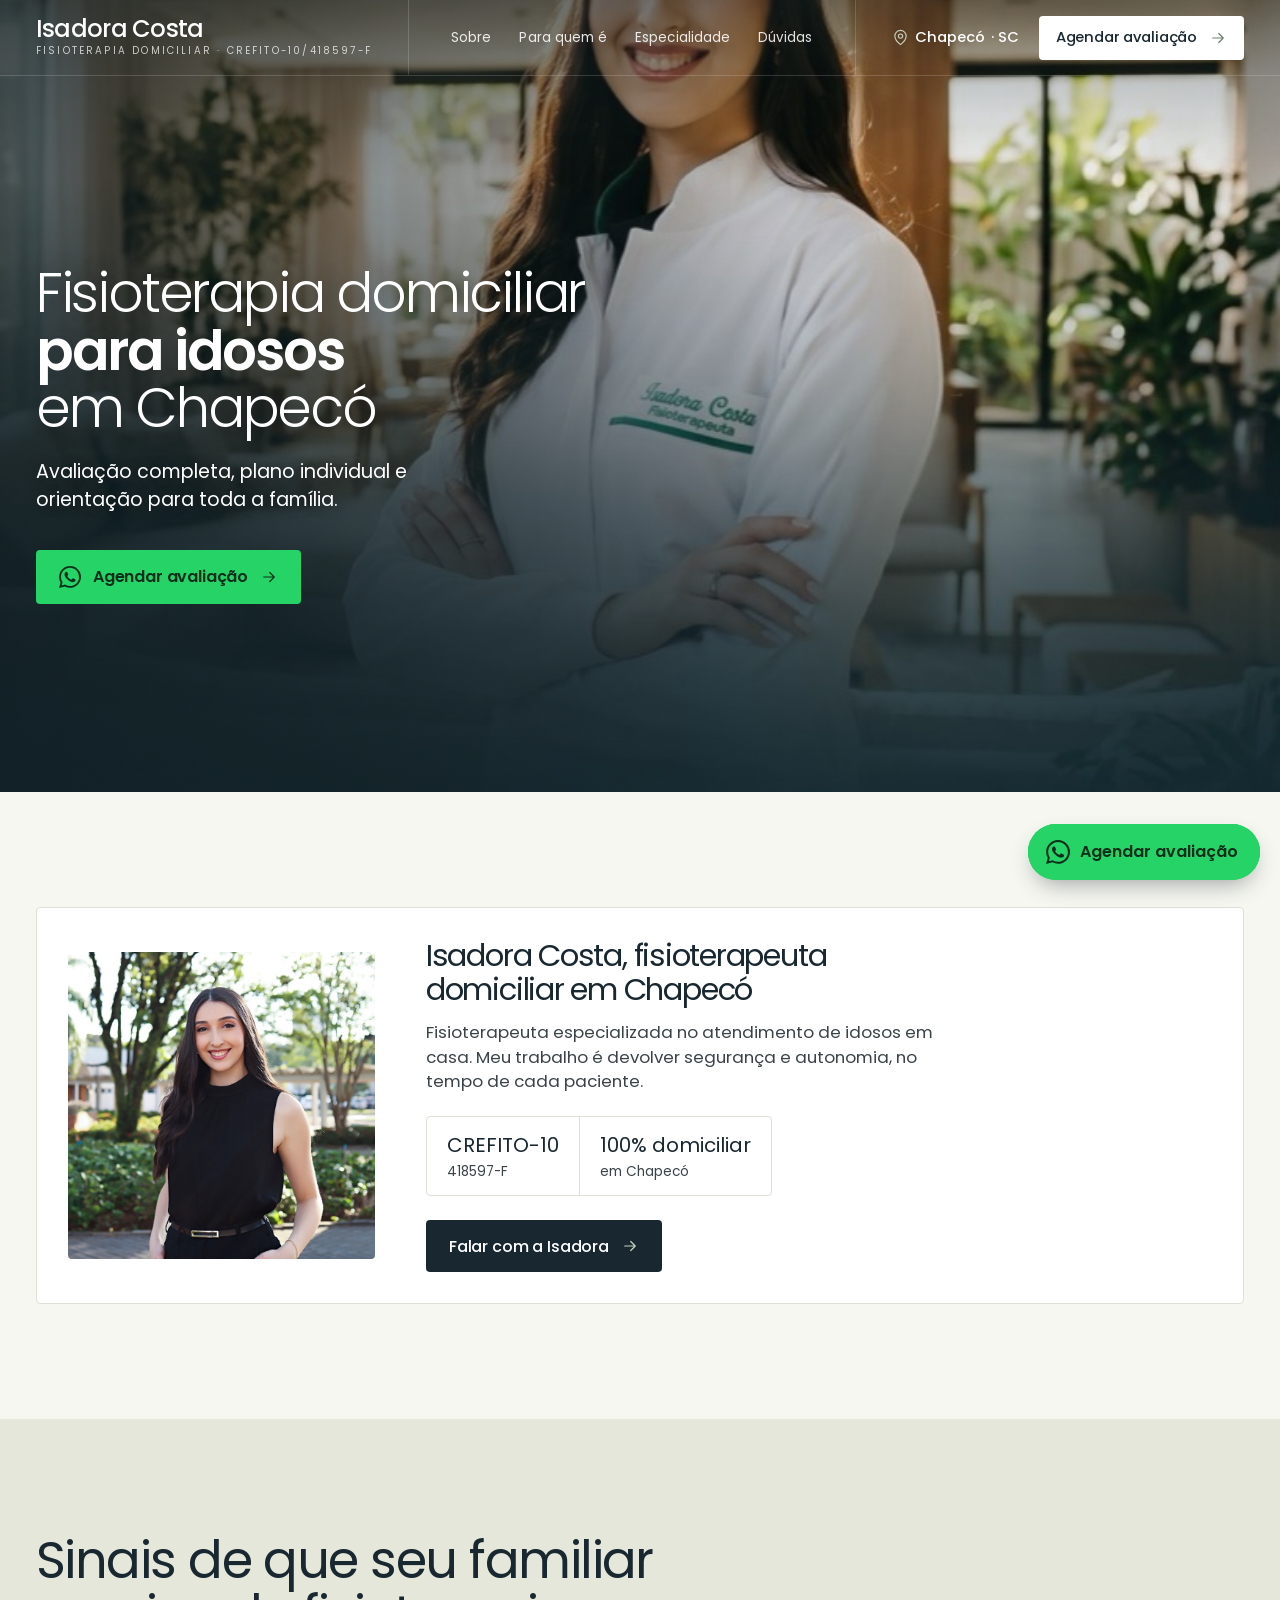
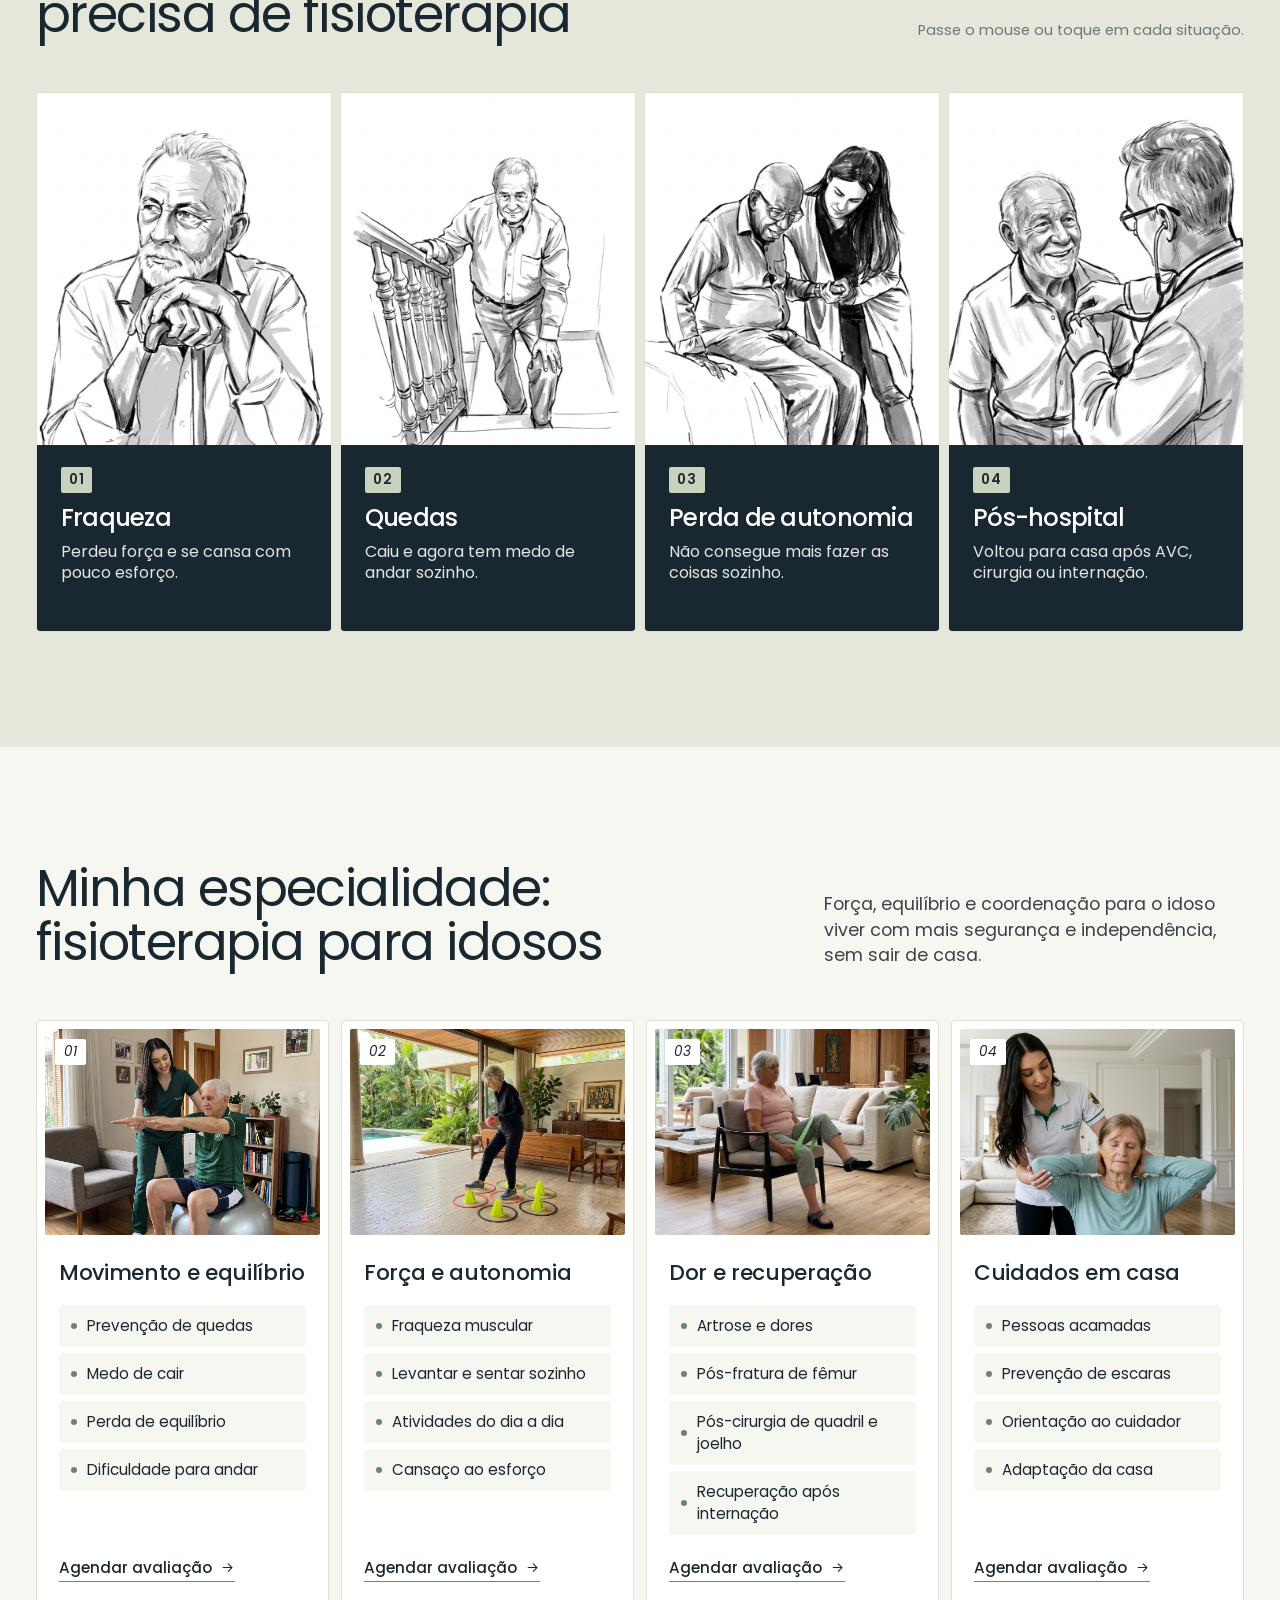
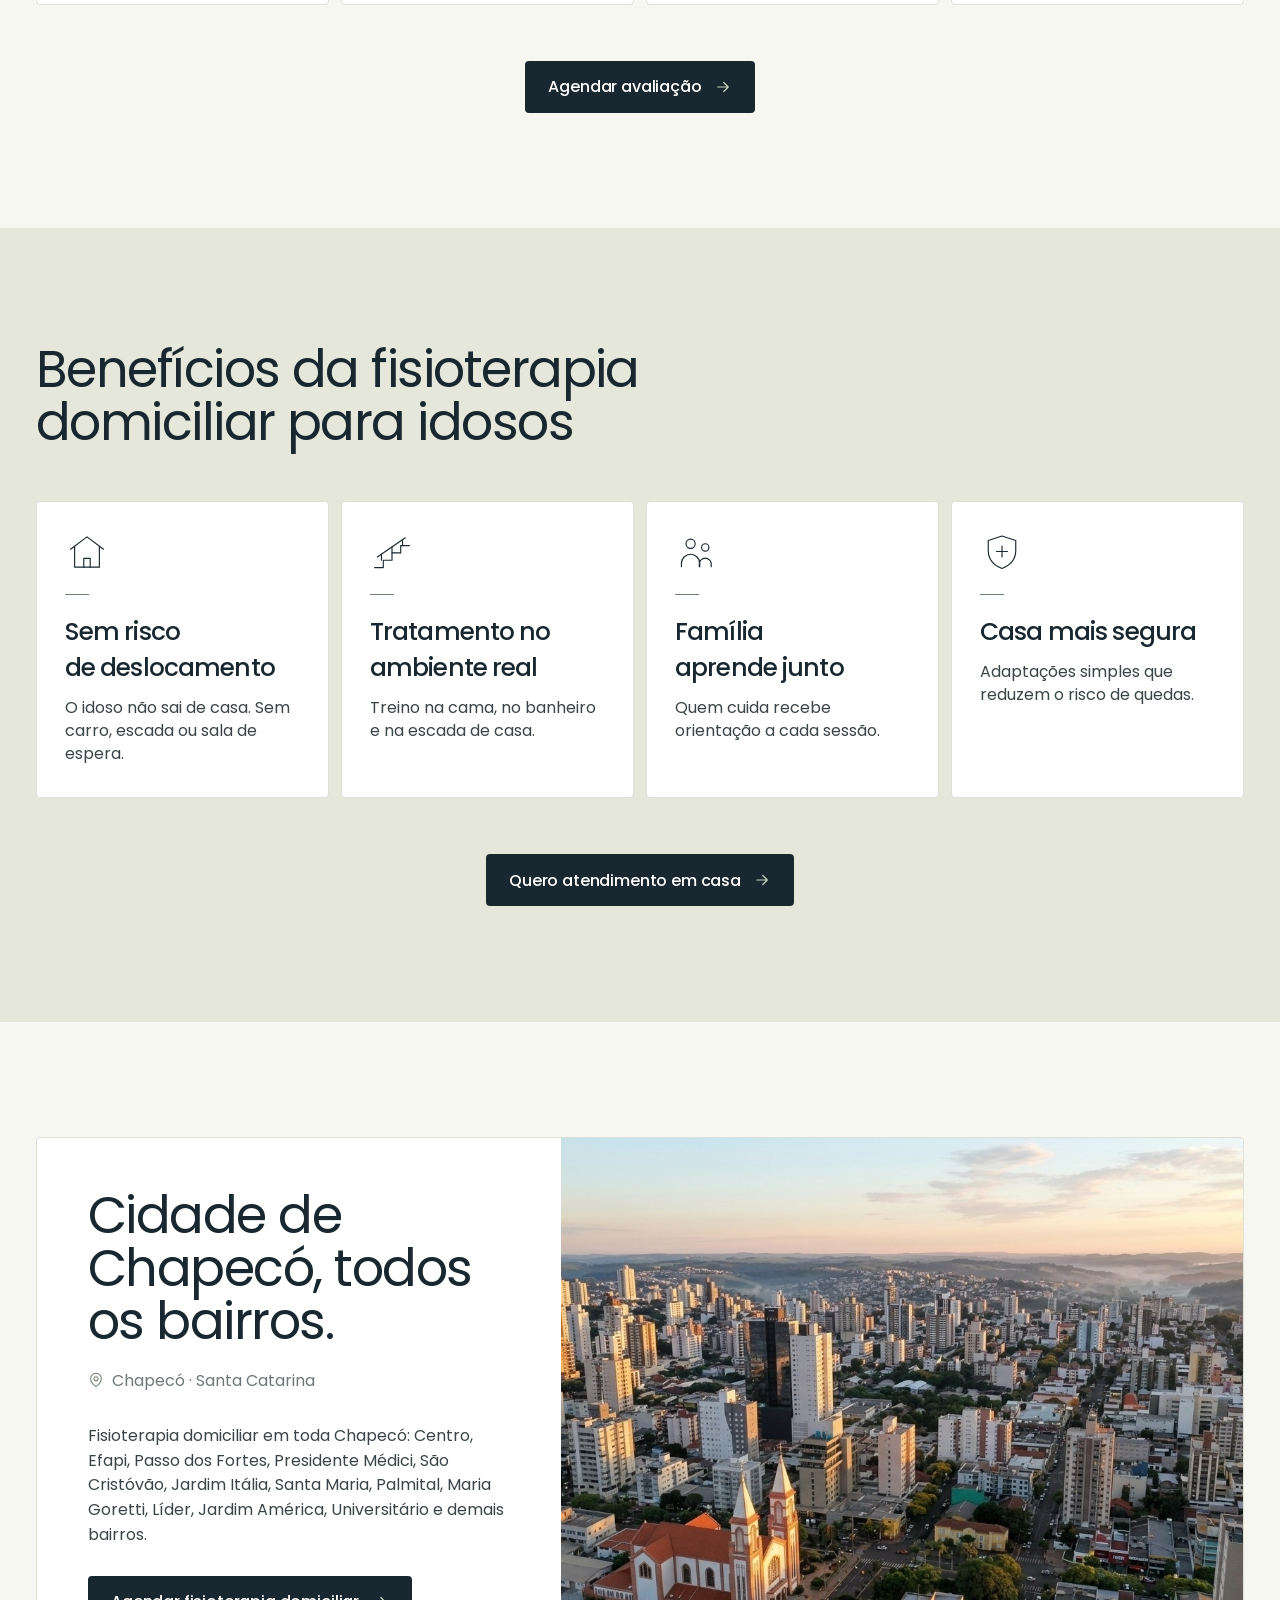
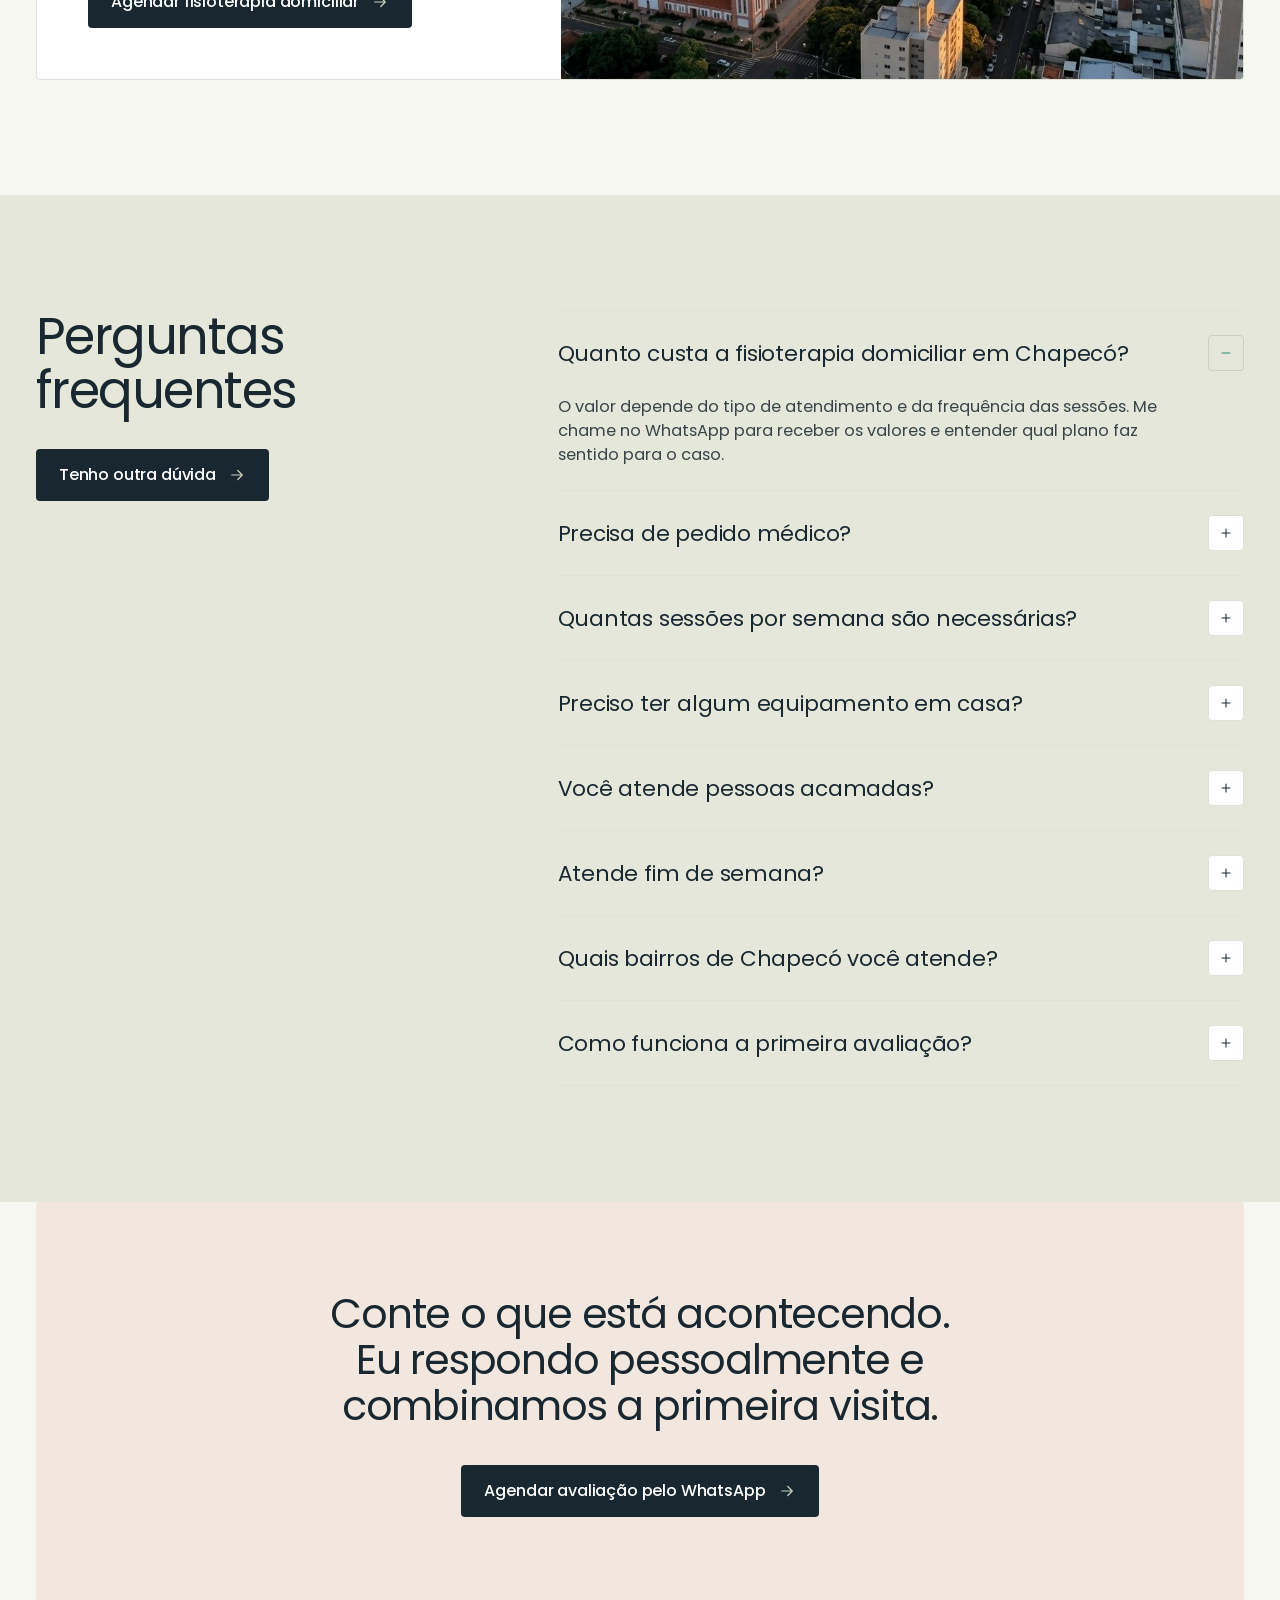
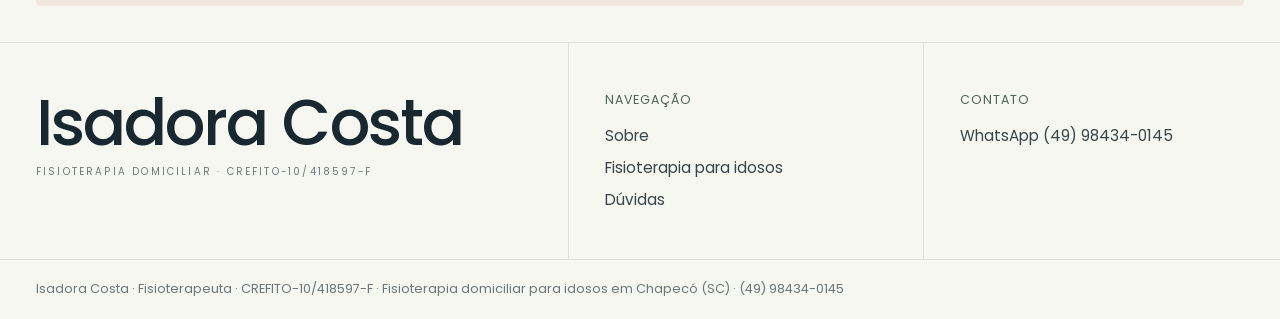
==== commit be0e37ee: "Hero com foto vertical própria no mobile Co-Authored-By: Claude Opus 5.5 <noreply@anthropic.com>" ====
--- a/index.html
+++ b/index.html
@@ -30,11 +30,12 @@
   <meta name="twitter:card" content="summary_large_image">
 
   <link rel="icon" href="favicon.svg" type="image/svg+xml">
-  <link rel="preload" as="image" href="img/hero-isadora.jpg?v=3" fetchpriority="high">
+  <link rel="preload" as="image" href="img/hero-isadora.jpg?v=3" media="(min-width: 801px)" fetchpriority="high">
+  <link rel="preload" as="image" href="img/hero-isadora-mobile.jpg" media="(max-width: 800px)" fetchpriority="high">
   <link rel="preconnect" href="https://fonts.googleapis.com">
   <link rel="preconnect" href="https://fonts.gstatic.com" crossorigin>
   <link href="https://fonts.googleapis.com/css2?family=Poppins:ital,wght@0,300;0,400;0,500;0,600;1,400&display=swap" rel="stylesheet">
-  <link rel="stylesheet" href="style.css?v=52">
+  <link rel="stylesheet" href="style.css?v=54">
 
   <script type="application/ld+json">
   {
@@ -445,7 +446,10 @@
 
 <!-- ============ 1. HERO ============ -->
 <section class="hero">
-  <img class="hero__img" src="img/hero-isadora.jpg?v=3" width="1440" height="728" alt="Isadora Costa, fisioterapeuta domiciliar em Chapecó, de jaleco branco e braços cruzados" fetchpriority="high">
+  <picture>
+    <source media="(max-width: 800px)" srcset="img/hero-isadora-mobile.jpg" width="787" height="1400">
+    <img class="hero__img" src="img/hero-isadora.jpg?v=3" width="1440" height="728" alt="Isadora Costa, fisioterapeuta domiciliar em Chapecó, de jaleco branco e braços cruzados" fetchpriority="high">
+  </picture>
   <div class="hero__text">
     <h1><span class="l">Fisioterapia domiciliar</span> <span class="l"><strong>para idosos</strong></span> <span class="l">em Chapecó</span></h1>
     <p>Avaliação completa, plano individual e orientação para toda a família.</p>
--- a/style.css
+++ b/style.css
@@ -555,3 +555,11 @@
 .about__photo { object-position: 50% 38%; }
 @media (max-width: 800px) { .about__photo { object-position: 50% 38%; } }
 @media (max-width: 800px) { .facts { flex-direction: column; } .facts li { flex: none; border-right: 0; border-bottom: 1px solid var(--line); } .facts li:last-child { border-bottom: 0; } }
+
+/* ---------- Hero mobile: foto vertical própria ---------- */
+@media (max-width: 800px) {
+  .hero { min-height: 100svh; }
+  .hero__img { object-position: 50% 0%; }
+  .hero::before { background: linear-gradient(180deg, rgba(16,28,32,0) 45%, rgba(16,28,32,.35) 70%, rgba(16,28,32,.55) 100%); }
+}
+@media (max-width: 800px) { .hero { min-height: 88svh; } }
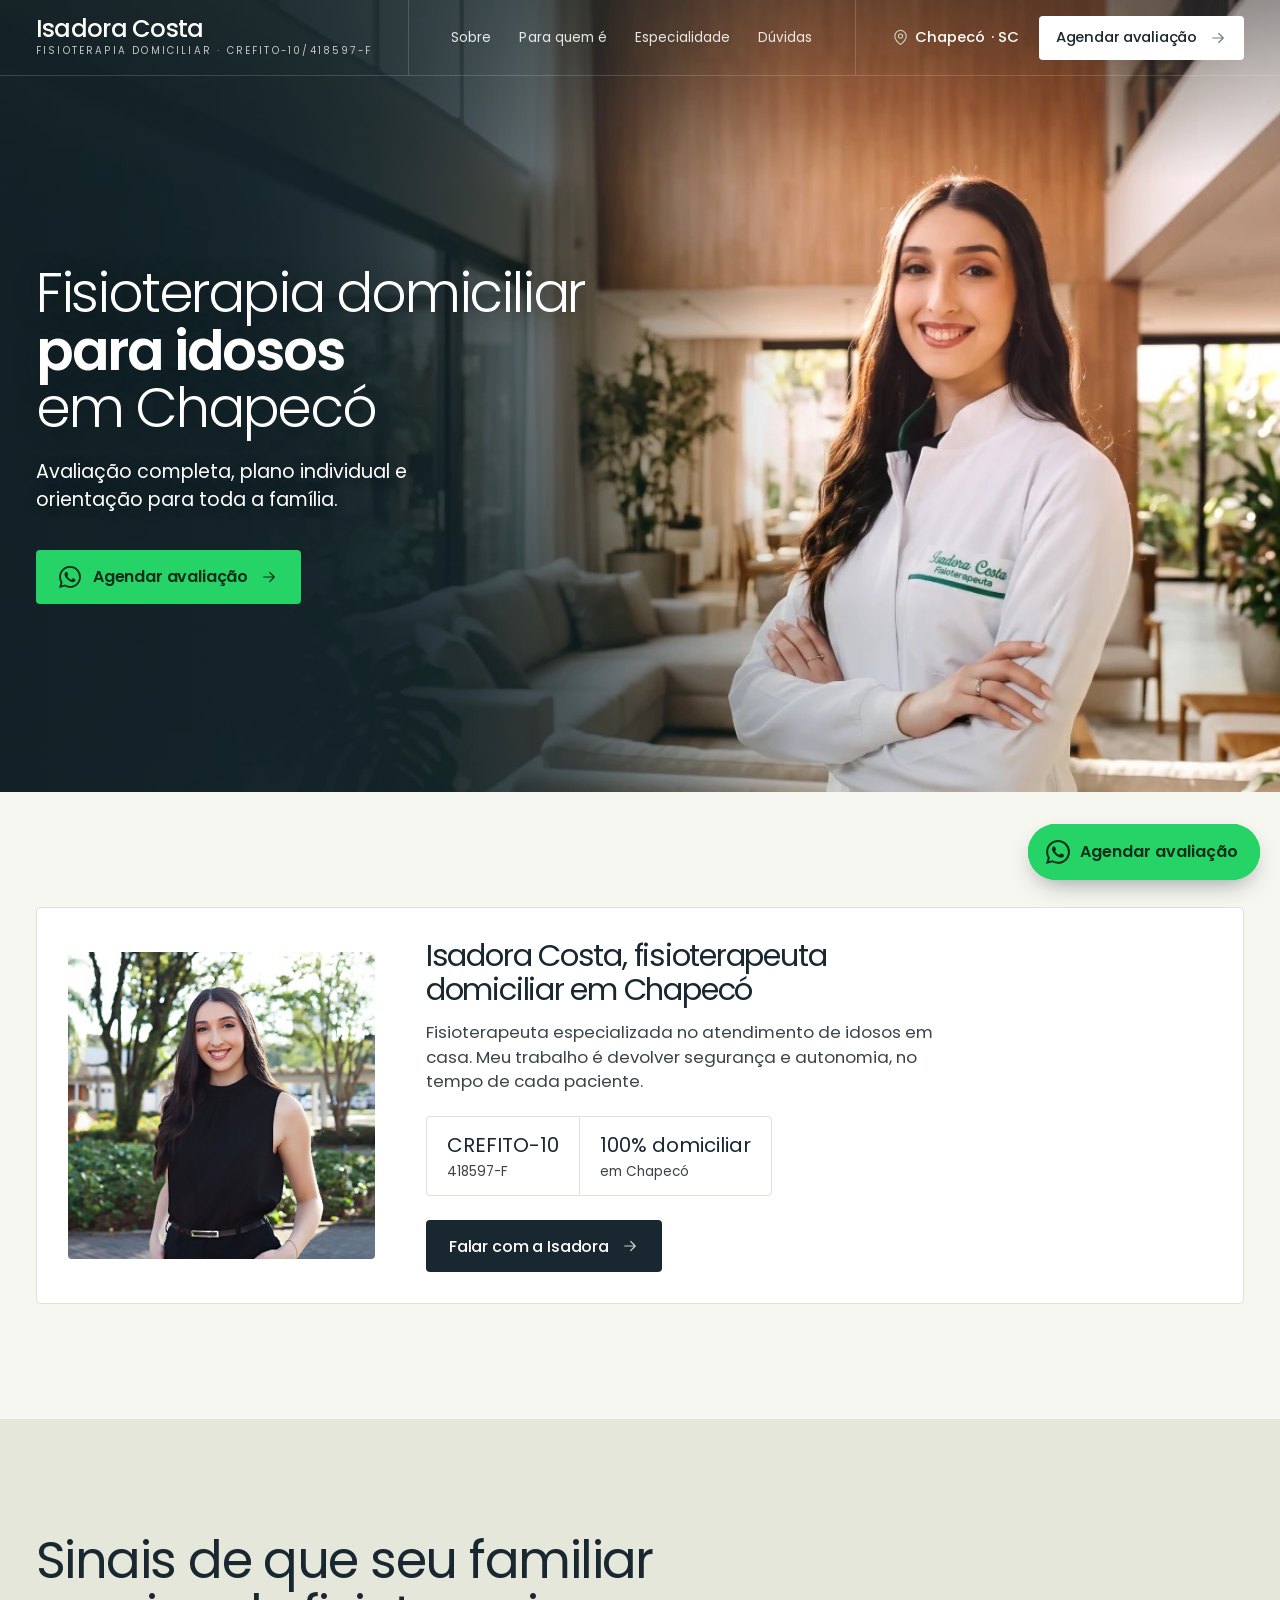
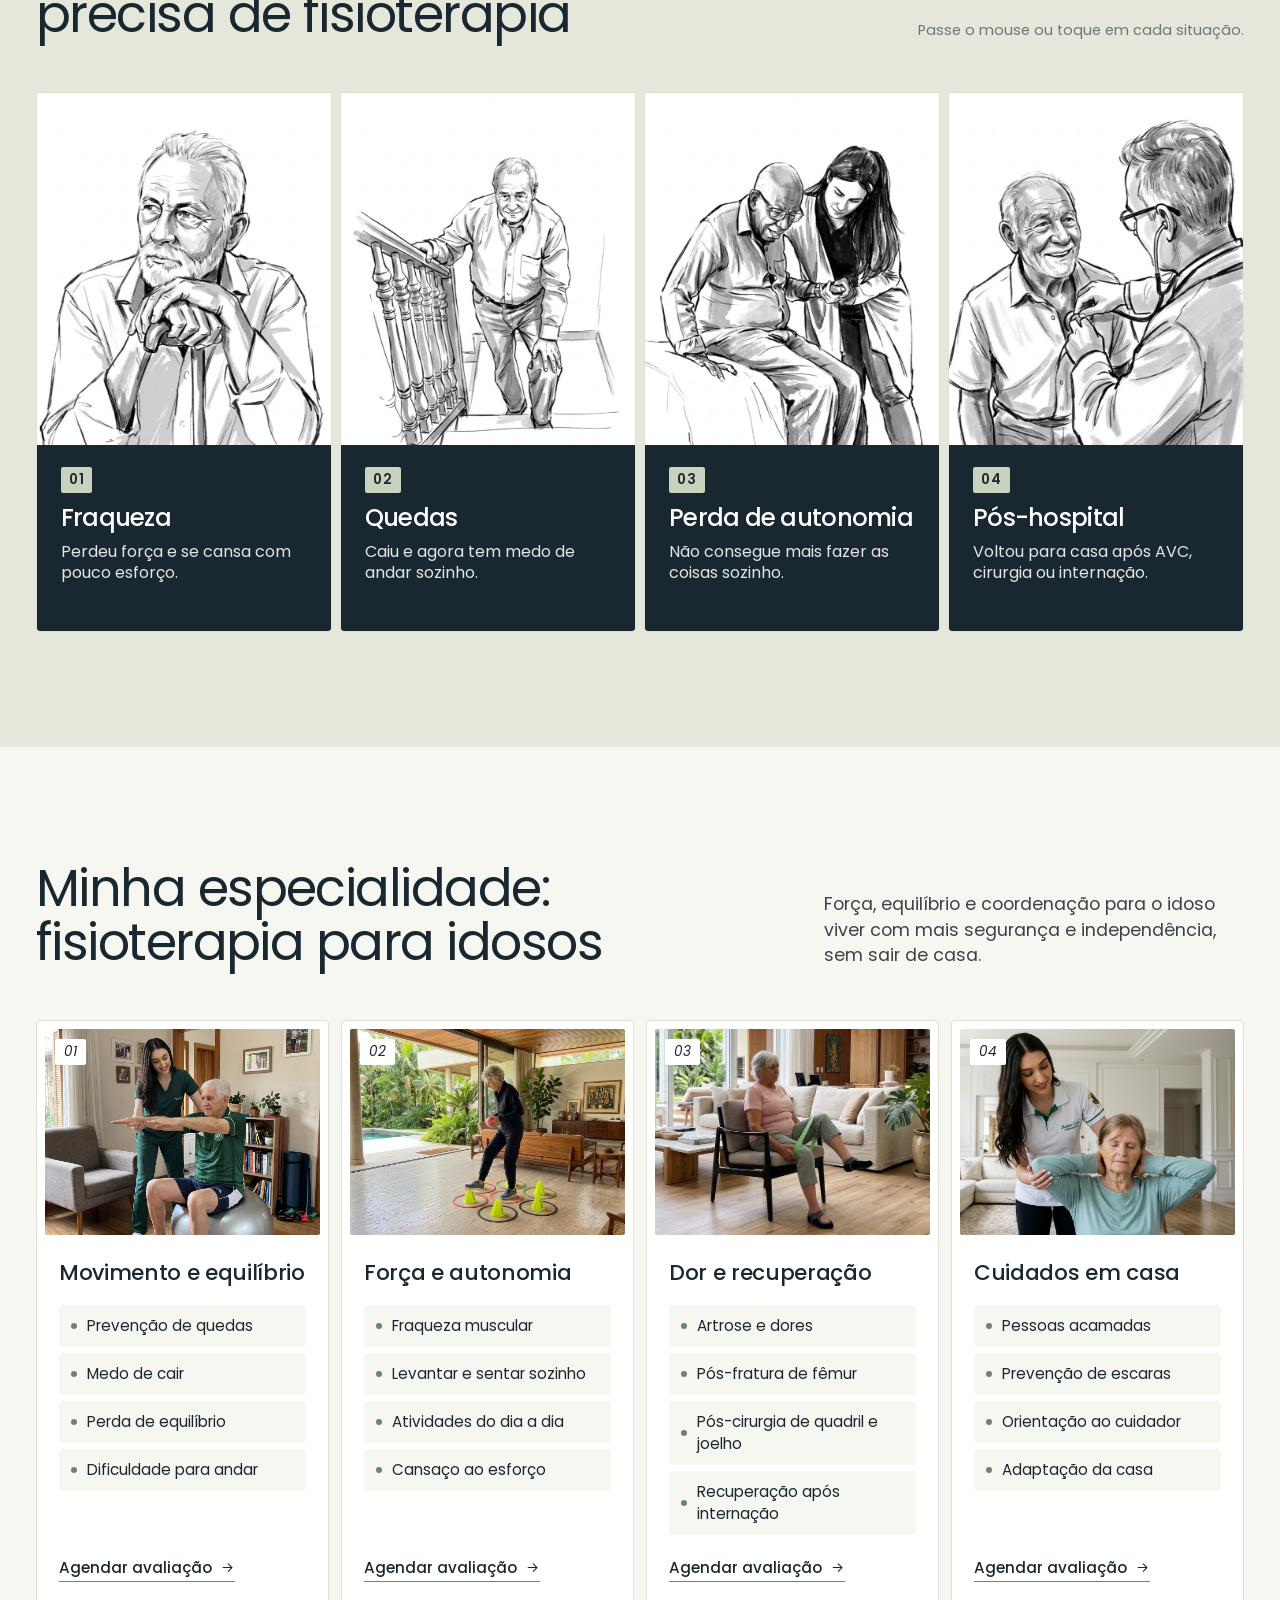
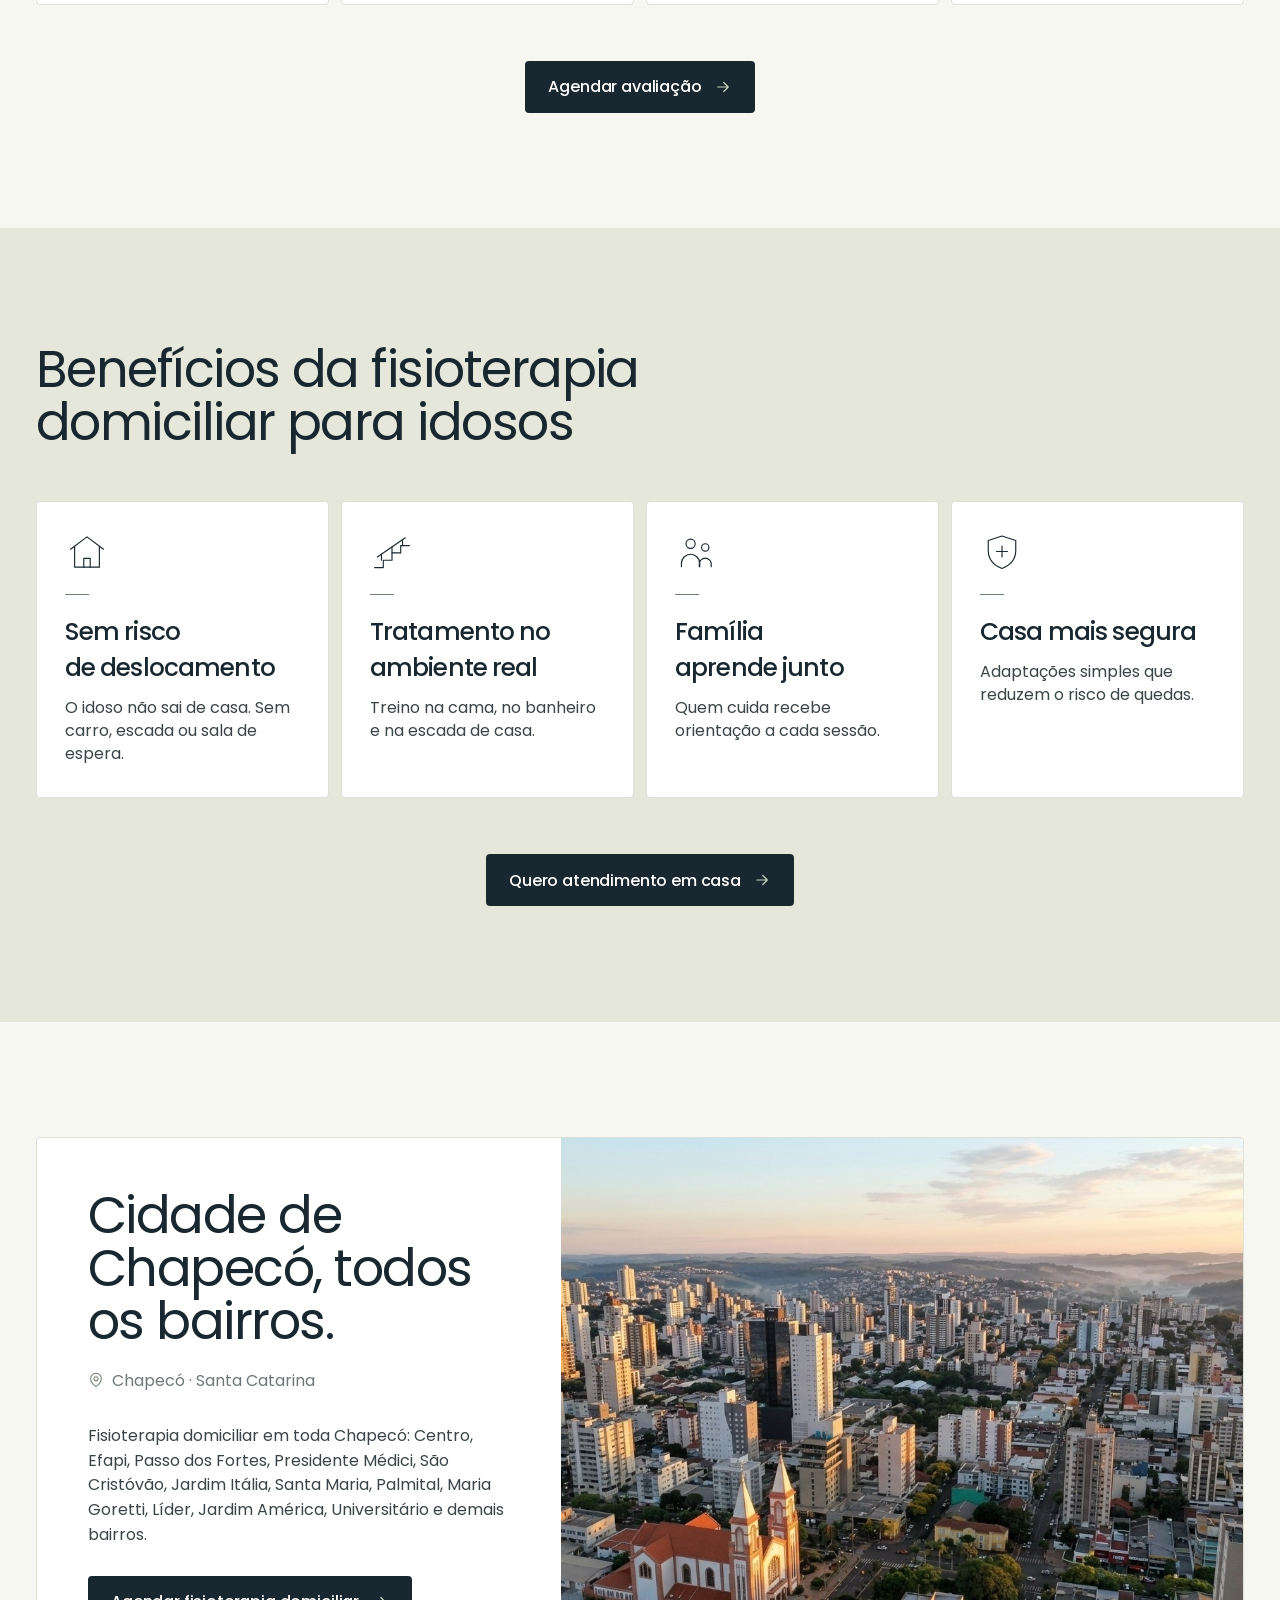
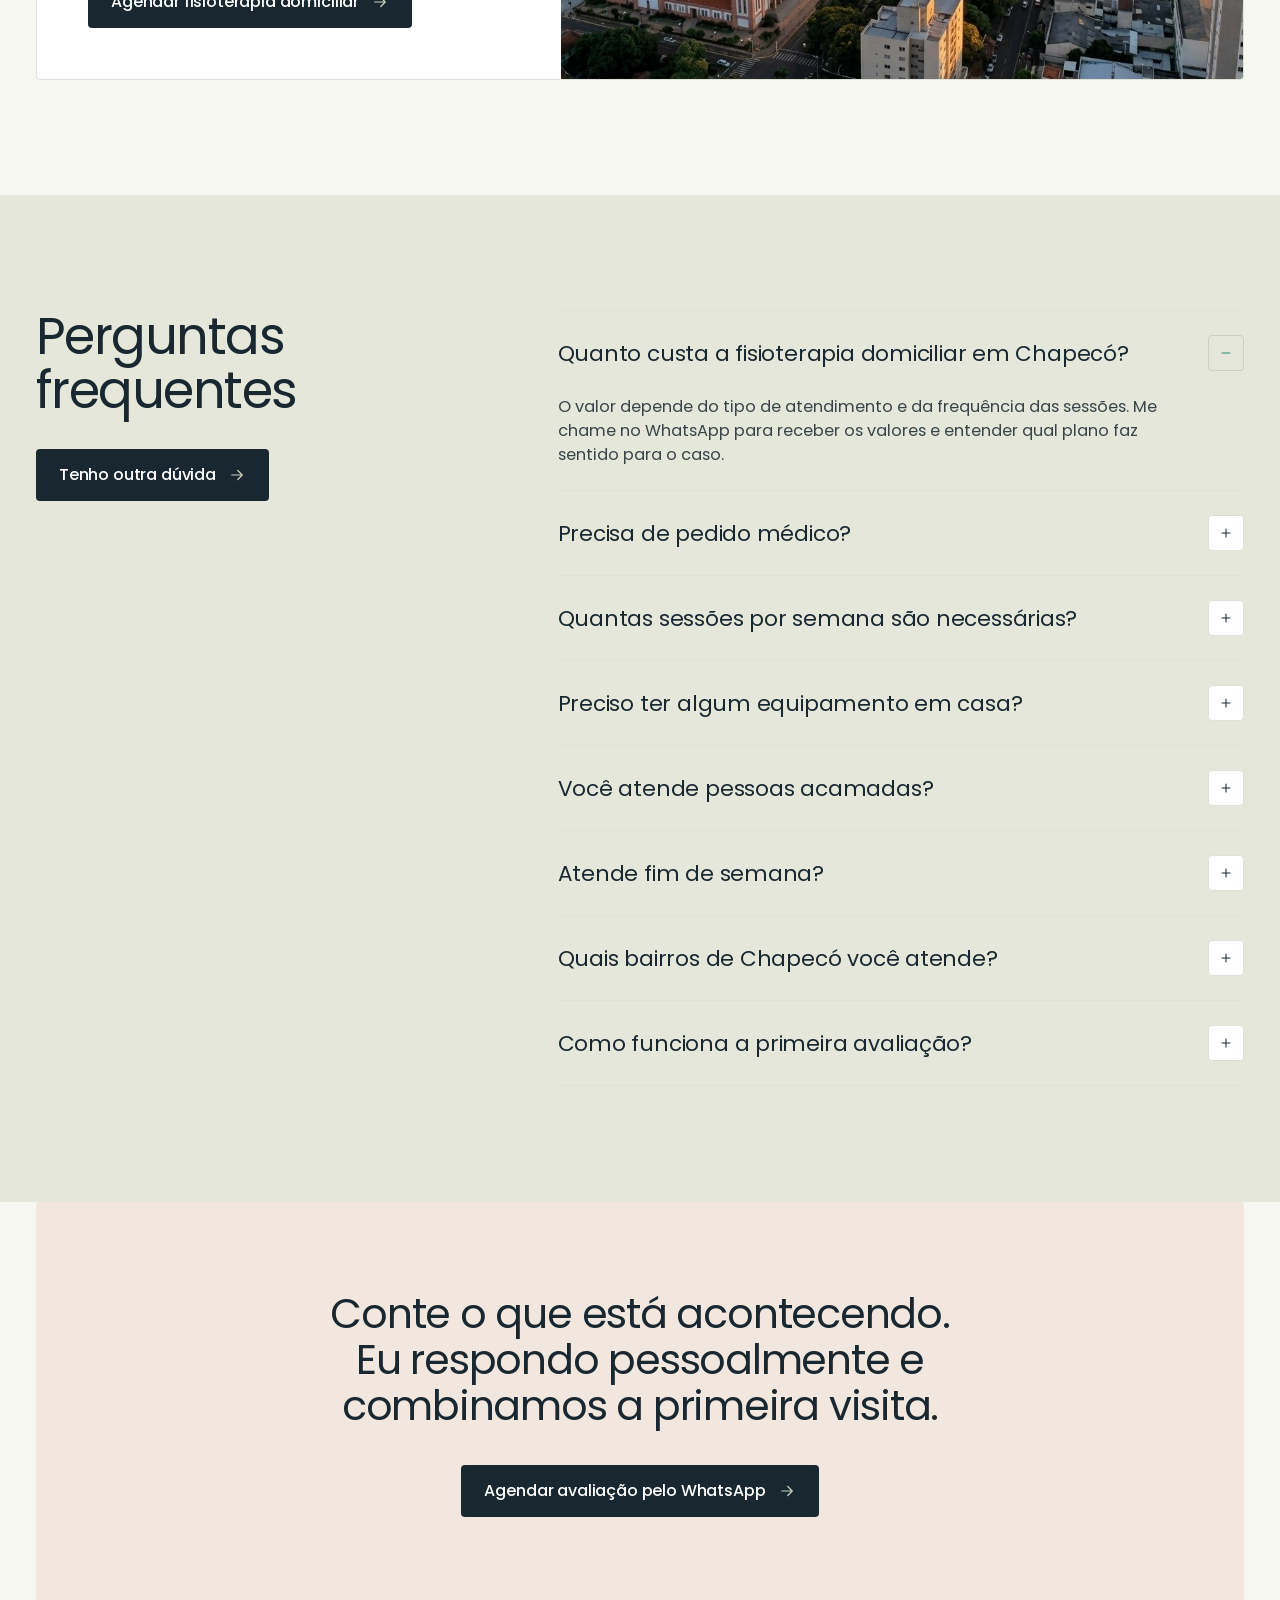
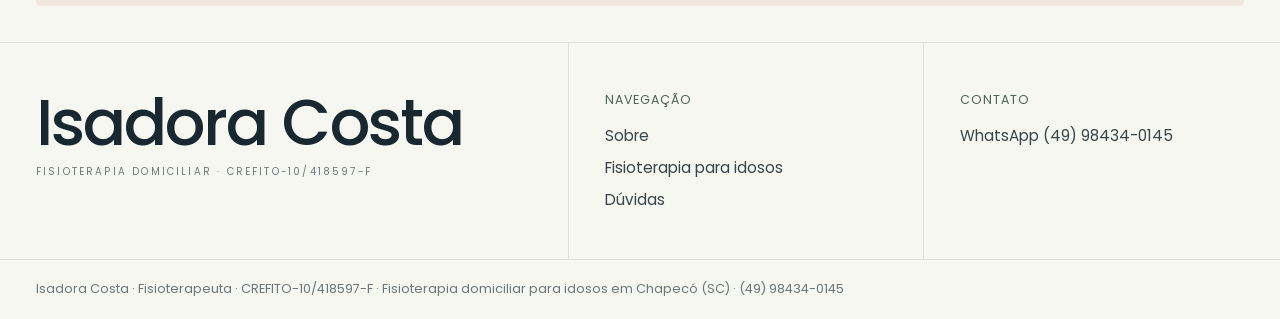
==== commit d039e1d0: "Usa o domínio fisioisadoracosta.com.br nas URLs de SEO Co-Authored-By: Claude Opus 5.5 <noreply@anth" ====
--- a/index.html
+++ b/index.html
@@ -7,7 +7,7 @@
   <meta name="description" content="Fisioterapeuta domiciliar em Chapecó (SC). Idosos atendidos em casa: quedas, fraqueza, equilíbrio e pós-hospital. Agende a avaliação pelo WhatsApp.">
   <meta name="robots" content="index, follow, max-image-preview:large">
   <meta name="author" content="Isadora Costa">
-  <link rel="canonical" href="https://samuelsabadini0.github.io/site-isadora-fisio/">
+  <link rel="canonical" href="https://fisioisadoracosta.com.br/">
   <meta name="theme-color" content="#F6F7F0">
 
   <!-- Local -->
@@ -20,10 +20,10 @@
   <meta property="og:type" content="website">
   <meta property="og:locale" content="pt_BR">
   <meta property="og:site_name" content="Isadora Costa · Fisioterapia Domiciliar">
-  <meta property="og:url" content="https://samuelsabadini0.github.io/site-isadora-fisio/">
+  <meta property="og:url" content="https://fisioisadoracosta.com.br/">
   <meta property="og:title" content="Fisioterapia Domiciliar para Idosos em Chapecó | Isadora Costa">
   <meta property="og:description" content="Atendimento de fisioterapia para idosos em casa, em todos os bairros de Chapecó. Agende a avaliação pelo WhatsApp.">
-  <meta property="og:image" content="https://samuelsabadini0.github.io/site-isadora-fisio/img/hero-isadora.jpg">
+  <meta property="og:image" content="https://fisioisadoracosta.com.br/img/hero-isadora.jpg">
   <meta property="og:image:width" content="1440">
   <meta property="og:image:height" content="728">
   <meta property="og:image:alt" content="Isadora Costa, fisioterapeuta domiciliar em Chapecó">
@@ -43,23 +43,23 @@
     "@graph": [
       {
         "@type": "WebSite",
-        "@id": "https://samuelsabadini0.github.io/site-isadora-fisio/#website",
-        "url": "https://samuelsabadini0.github.io/site-isadora-fisio/",
+        "@id": "https://fisioisadoracosta.com.br/#website",
+        "url": "https://fisioisadoracosta.com.br/",
         "name": "Isadora Costa · Fisioterapia Domiciliar",
         "inLanguage": "pt-BR"
       },
       {
         "@type": "WebPage",
-        "@id": "https://samuelsabadini0.github.io/site-isadora-fisio/#webpage",
-        "url": "https://samuelsabadini0.github.io/site-isadora-fisio/",
+        "@id": "https://fisioisadoracosta.com.br/#webpage",
+        "url": "https://fisioisadoracosta.com.br/",
         "name": "Fisioterapia Domiciliar para Idosos em Chapecó (SC) | Isadora Costa",
         "isPartOf": {
-          "@id": "https://samuelsabadini0.github.io/site-isadora-fisio/#website"
+          "@id": "https://fisioisadoracosta.com.br/#website"
         },
         "about": {
-          "@id": "https://samuelsabadini0.github.io/site-isadora-fisio/#negocio"
-        },
-        "primaryImageOfPage": "https://samuelsabadini0.github.io/site-isadora-fisio/img/hero-isadora.jpg",
+          "@id": "https://fisioisadoracosta.com.br/#negocio"
+        },
+        "primaryImageOfPage": "https://fisioisadoracosta.com.br/img/hero-isadora.jpg",
         "inLanguage": "pt-BR"
       },
       {
@@ -67,13 +67,13 @@
           "Physiotherapy",
           "MedicalBusiness"
         ],
-        "@id": "https://samuelsabadini0.github.io/site-isadora-fisio/#negocio",
+        "@id": "https://fisioisadoracosta.com.br/#negocio",
         "name": "Isadora Costa · Fisioterapia Domiciliar",
         "description": "Fisioterapia domiciliar para idosos em Chapecó (SC). Atendimento em casa com avaliação completa, plano individual e orientação para a família.",
-        "url": "https://samuelsabadini0.github.io/site-isadora-fisio/",
+        "url": "https://fisioisadoracosta.com.br/",
         "image": [
-          "https://samuelsabadini0.github.io/site-isadora-fisio/img/hero-isadora.jpg",
-          "https://samuelsabadini0.github.io/site-isadora-fisio/img/isadora-retrato.jpg"
+          "https://fisioisadoracosta.com.br/img/hero-isadora.jpg",
+          "https://fisioisadoracosta.com.br/img/isadora-retrato.jpg"
         ],
         "telephone": "+55-49-98434-0145",
         "address": {
@@ -104,10 +104,10 @@
           "availableLanguage": "Portuguese"
         },
         "founder": {
-          "@id": "https://samuelsabadini0.github.io/site-isadora-fisio/#isadora"
+          "@id": "https://fisioisadoracosta.com.br/#isadora"
         },
         "employee": {
-          "@id": "https://samuelsabadini0.github.io/site-isadora-fisio/#isadora"
+          "@id": "https://fisioisadoracosta.com.br/#isadora"
         },
         "hasOfferCatalog": {
           "@type": "OfferCatalog",
@@ -310,12 +310,12 @@
       },
       {
         "@type": "Person",
-        "@id": "https://samuelsabadini0.github.io/site-isadora-fisio/#isadora",
+        "@id": "https://fisioisadoracosta.com.br/#isadora",
         "name": "Isadora Costa",
         "jobTitle": "Fisioterapeuta",
-        "image": "https://samuelsabadini0.github.io/site-isadora-fisio/img/isadora-retrato.jpg",
+        "image": "https://fisioisadoracosta.com.br/img/isadora-retrato.jpg",
         "worksFor": {
-          "@id": "https://samuelsabadini0.github.io/site-isadora-fisio/#negocio"
+          "@id": "https://fisioisadoracosta.com.br/#negocio"
         },
         "hasCredential": {
           "@type": "EducationalOccupationalCredential",
@@ -335,7 +335,7 @@
       },
       {
         "@type": "FAQPage",
-        "@id": "https://samuelsabadini0.github.io/site-isadora-fisio/#faq",
+        "@id": "https://fisioisadoracosta.com.br/#faq",
         "mainEntity": [
           {
             "@type": "Question",
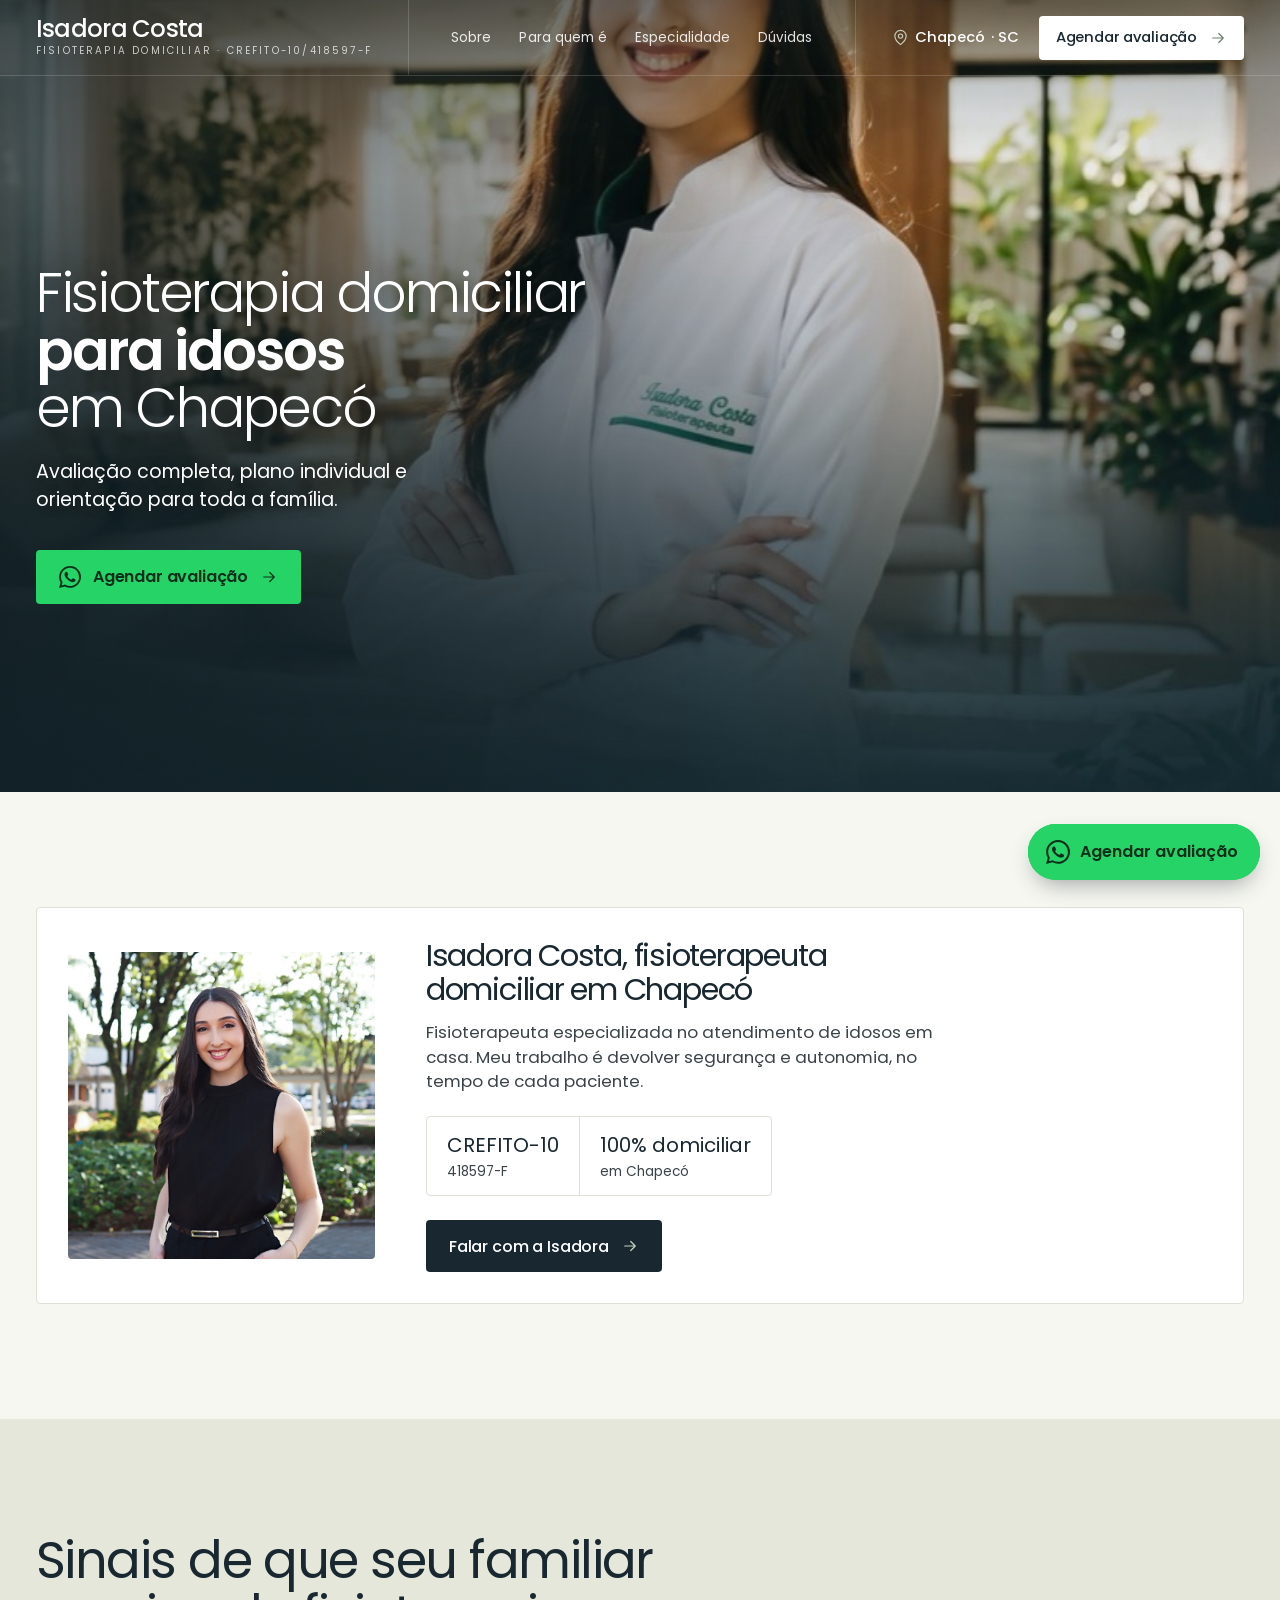
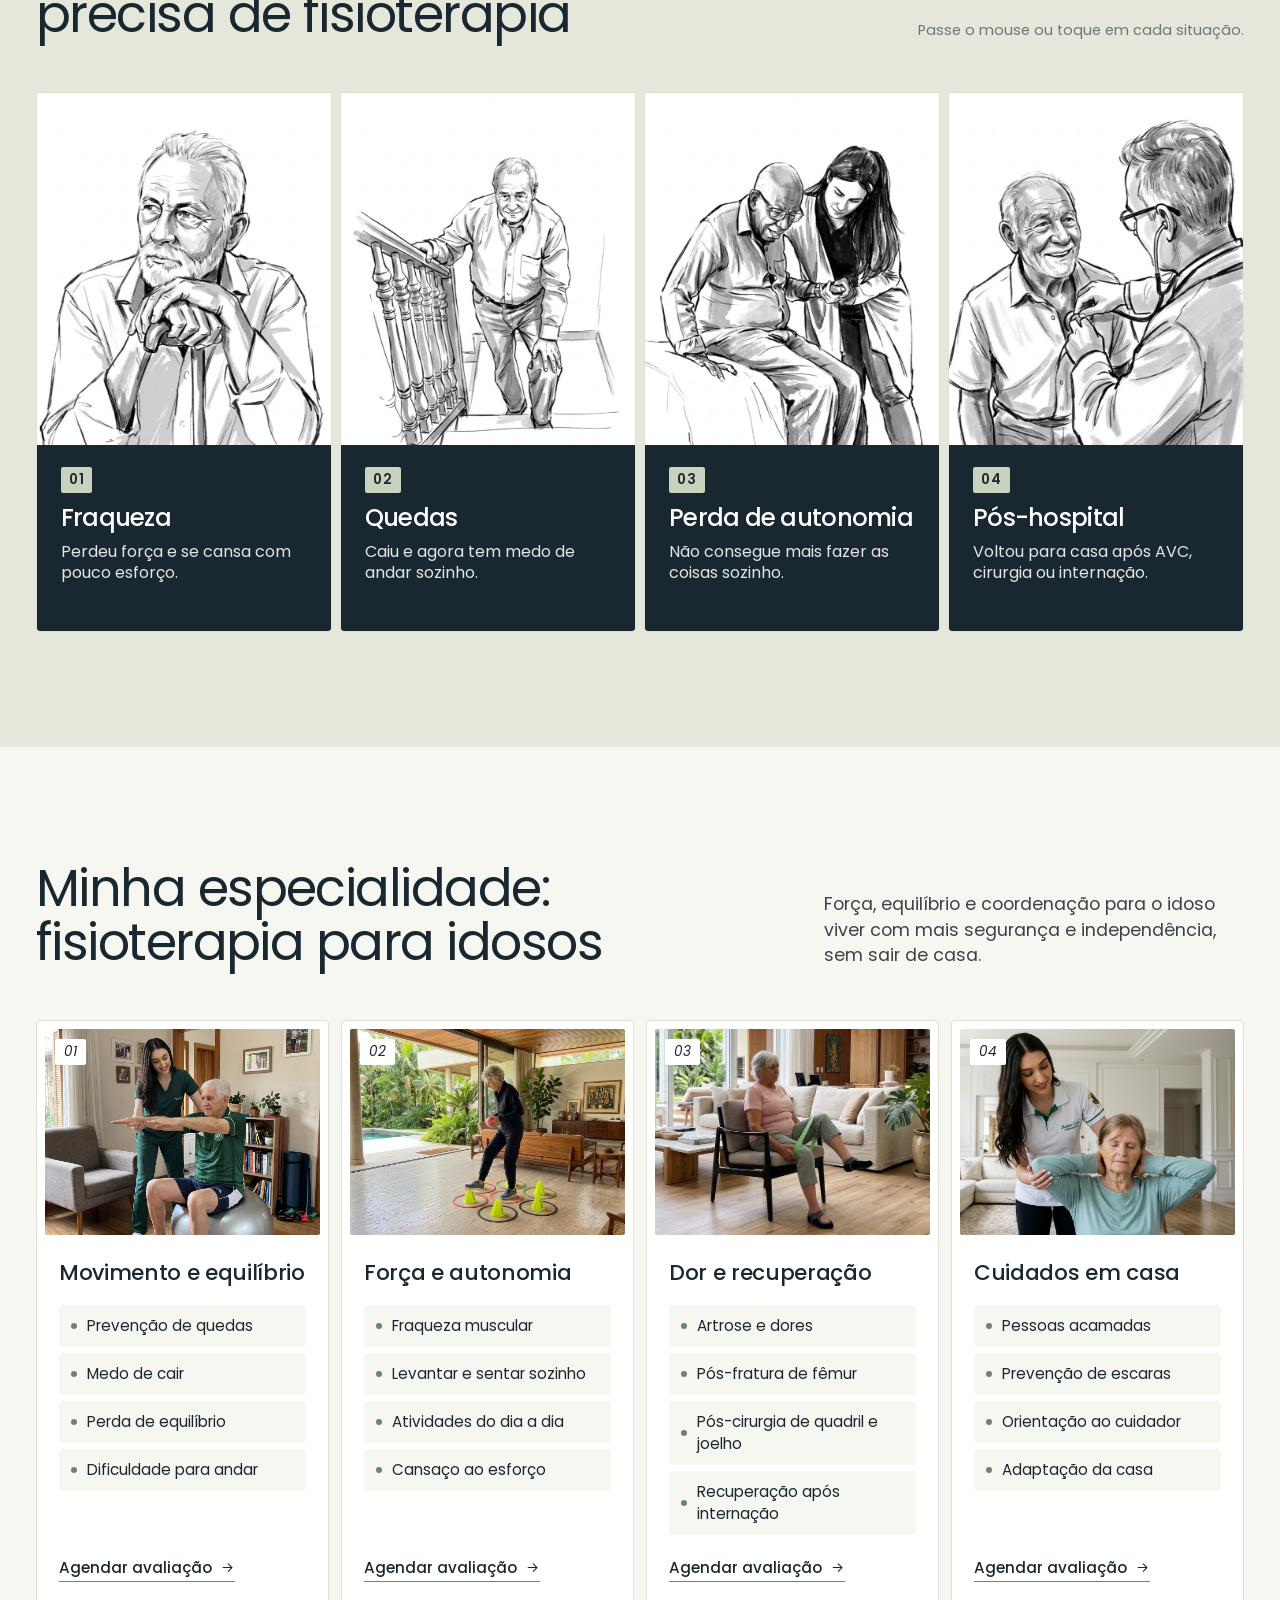
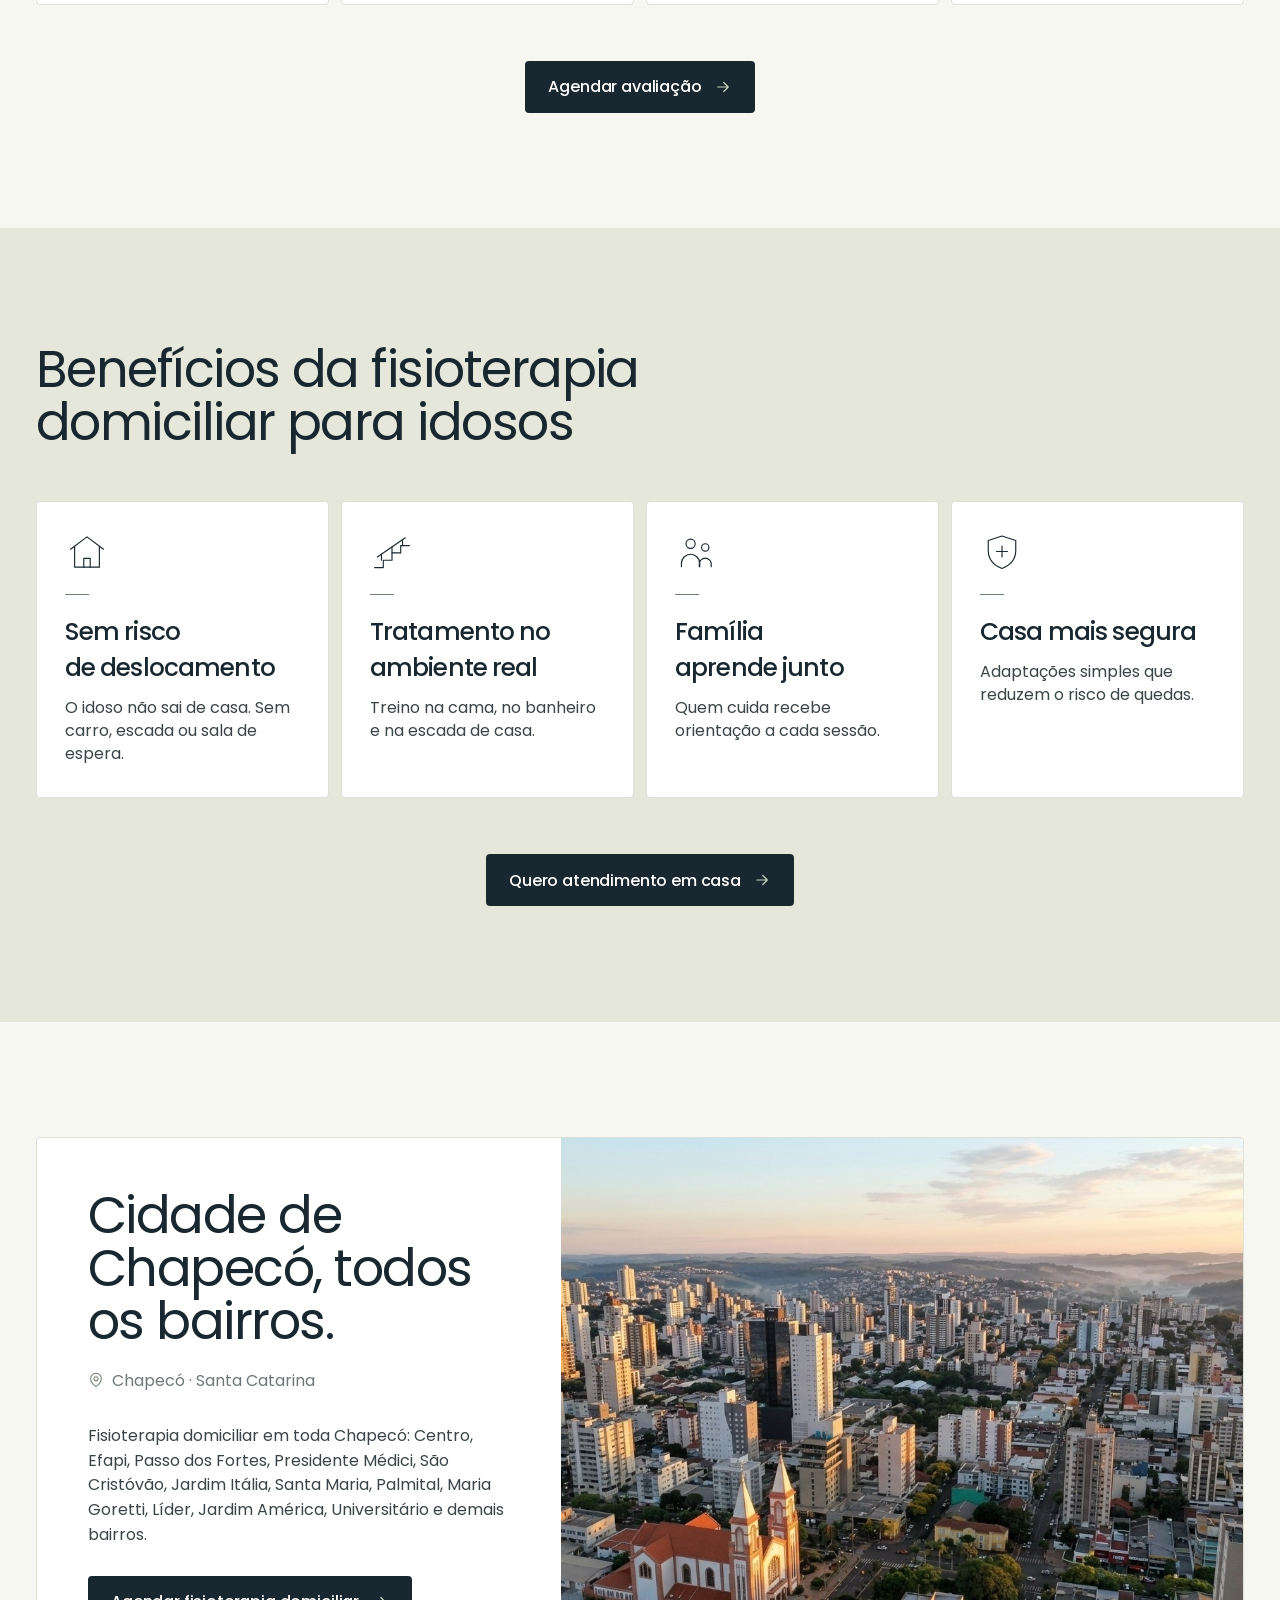
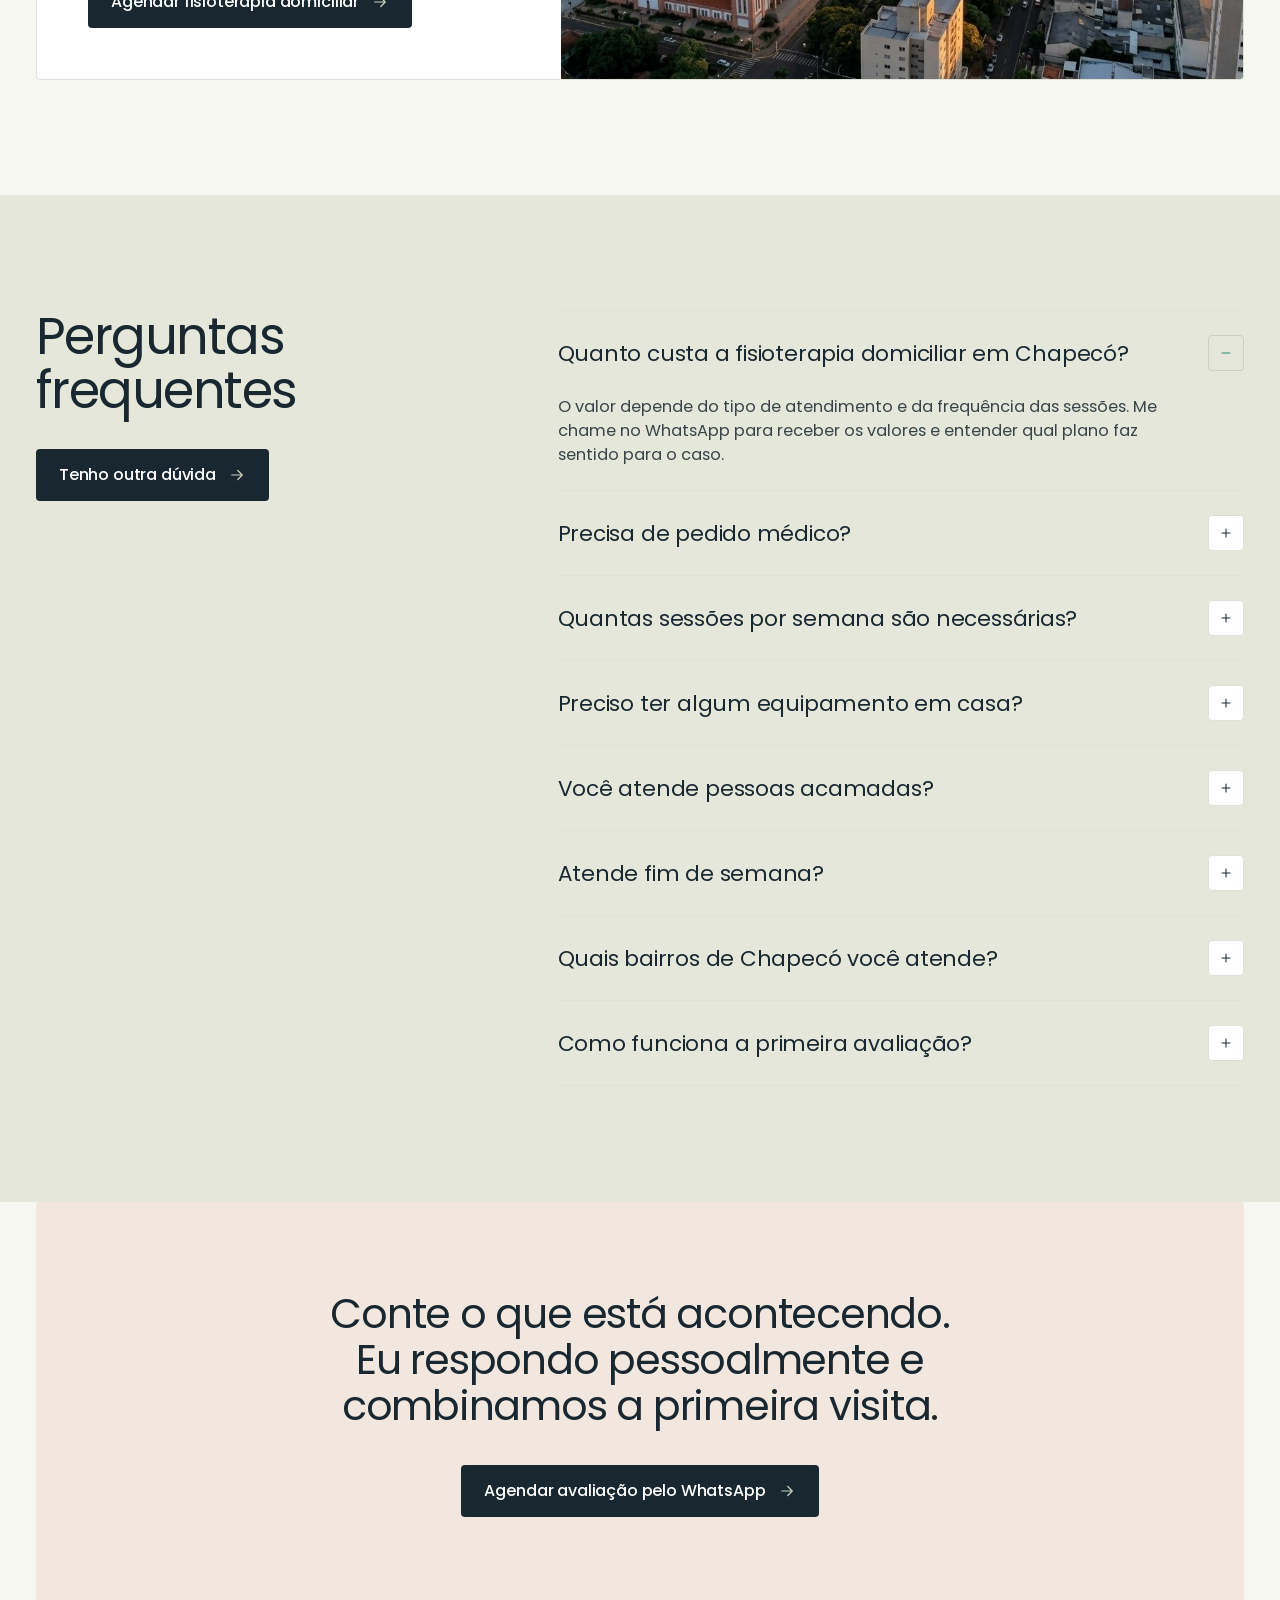
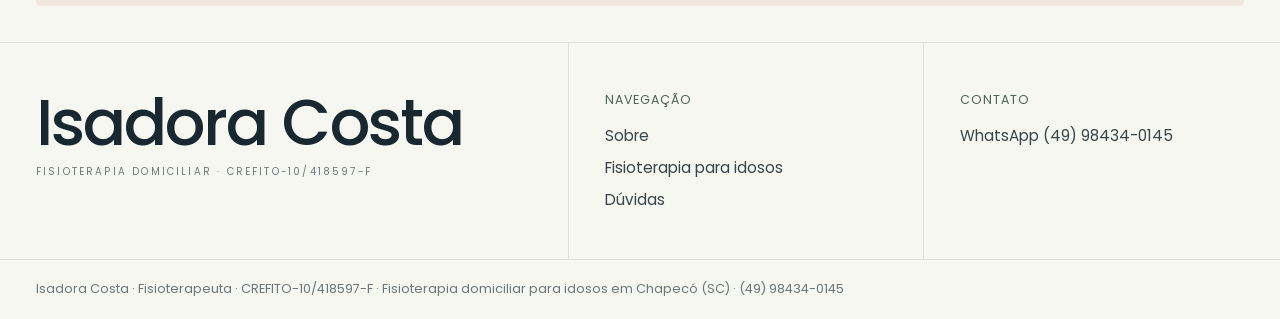
==== commit a5fb0bd5: "Mensagem do WhatsApp: avaliação fisioterapêutica para o familiar Co-Authored-By: Claude Opus 5.5 <no" ====
--- a/index.html
+++ b/index.html
@@ -436,7 +436,7 @@
   </nav>
   <div class="header__cta">
     <span class="header__loc"><svg><use href="#i-pin"/></svg>Chapecó<span class="hide-sm"> · SC</span></span>
-    <a class="btn btn--dark" aria-label="Agendar avaliação pelo WhatsApp" data-wa href="https://wa.me/5549984340145?text=Ol%C3%A1!%20Gostaria%20de%20agendar%20uma%20avalia%C3%A7%C3%A3o%20fisioterap%C3%AAutica%20domiciliar%20para%20mim%20ou%20para%20um%20familiar%20idoso.%20Poderia%20me%20passar%20mais%20informa%C3%A7%C3%B5es%20sobre%20os%20atendimentos%20e%20hor%C3%A1rios%20dispon%C3%ADveis%3F" target="_blank" rel="noopener">
+    <a class="btn btn--dark" aria-label="Agendar avaliação pelo WhatsApp" data-wa href="https://wa.me/5549984340145?text=Ol%C3%A1%2C%20Isadora!%20Vim%20pelo%20site%20e%20gostaria%20de%20agendar%20uma%20avalia%C3%A7%C3%A3o%20fisioterap%C3%AAutica%20domiciliar%20para%20o%20meu%20familiar%20idoso.%20Poderia%20me%20passar%20mais%20informa%C3%A7%C3%B5es%20sobre%20o%20atendimento%20e%20os%20hor%C3%A1rios%20dispon%C3%ADveis%3F" target="_blank" rel="noopener">
       <span class="btn__label">Agendar<span class="hide-sm"> avaliação</span></span><svg class="btn__icon"><use href="#i-arrow"/></svg>
     </a>
   </div>
@@ -453,7 +453,7 @@
   <div class="hero__text">
     <h1><span class="l">Fisioterapia domiciliar</span> <span class="l"><strong>para idosos</strong></span> <span class="l">em Chapecó</span></h1>
     <p>Avaliação completa, plano individual e orientação para toda a família.</p>
-    <a class="btn btn--wa" data-wa href="https://wa.me/5549984340145?text=Ol%C3%A1!%20Gostaria%20de%20agendar%20uma%20avalia%C3%A7%C3%A3o%20fisioterap%C3%AAutica%20domiciliar%20para%20mim%20ou%20para%20um%20familiar%20idoso.%20Poderia%20me%20passar%20mais%20informa%C3%A7%C3%B5es%20sobre%20os%20atendimentos%20e%20hor%C3%A1rios%20dispon%C3%ADveis%3F" target="_blank" rel="noopener">
+    <a class="btn btn--wa" data-wa href="https://wa.me/5549984340145?text=Ol%C3%A1%2C%20Isadora!%20Vim%20pelo%20site%20e%20gostaria%20de%20agendar%20uma%20avalia%C3%A7%C3%A3o%20fisioterap%C3%AAutica%20domiciliar%20para%20o%20meu%20familiar%20idoso.%20Poderia%20me%20passar%20mais%20informa%C3%A7%C3%B5es%20sobre%20o%20atendimento%20e%20os%20hor%C3%A1rios%20dispon%C3%ADveis%3F" target="_blank" rel="noopener">
       <svg class="btn__wa"><use href="#i-wa-logo"/></svg><span class="btn__label">Agendar avaliação</span><svg class="btn__icon"><use href="#i-arrow"/></svg>
     </a>
   </div>
@@ -471,7 +471,7 @@
           <li><strong>CREFITO-10</strong><span>418597-F</span></li>
           <li><strong>100% domiciliar</strong><span>em Chapecó</span></li>
         </ul>
-        <a class="btn btn--dark" data-wa href="https://wa.me/5549984340145?text=Ol%C3%A1!%20Gostaria%20de%20agendar%20uma%20avalia%C3%A7%C3%A3o%20fisioterap%C3%AAutica%20domiciliar%20para%20mim%20ou%20para%20um%20familiar%20idoso.%20Poderia%20me%20passar%20mais%20informa%C3%A7%C3%B5es%20sobre%20os%20atendimentos%20e%20hor%C3%A1rios%20dispon%C3%ADveis%3F" target="_blank" rel="noopener">
+        <a class="btn btn--dark" data-wa href="https://wa.me/5549984340145?text=Ol%C3%A1%2C%20Isadora!%20Vim%20pelo%20site%20e%20gostaria%20de%20agendar%20uma%20avalia%C3%A7%C3%A3o%20fisioterap%C3%AAutica%20domiciliar%20para%20o%20meu%20familiar%20idoso.%20Poderia%20me%20passar%20mais%20informa%C3%A7%C3%B5es%20sobre%20o%20atendimento%20e%20os%20hor%C3%A1rios%20dispon%C3%ADveis%3F" target="_blank" rel="noopener">
           <span class="btn__label">Falar com a Isadora</span><svg class="btn__icon"><use href="#i-arrow"/></svg>
         </a>
       </div>
@@ -490,7 +490,7 @@
     </div>
 
     <div class="pains">
-      <a class="pain" data-wa href="https://wa.me/5549984340145?text=Ol%C3%A1!%20Gostaria%20de%20agendar%20uma%20avalia%C3%A7%C3%A3o%20fisioterap%C3%AAutica%20domiciliar%20para%20mim%20ou%20para%20um%20familiar%20idoso.%20Poderia%20me%20passar%20mais%20informa%C3%A7%C3%B5es%20sobre%20os%20atendimentos%20e%20hor%C3%A1rios%20dispon%C3%ADveis%3F" target="_blank" rel="noopener">
+      <a class="pain" data-wa href="https://wa.me/5549984340145?text=Ol%C3%A1%2C%20Isadora!%20Vim%20pelo%20site%20e%20gostaria%20de%20agendar%20uma%20avalia%C3%A7%C3%A3o%20fisioterap%C3%AAutica%20domiciliar%20para%20o%20meu%20familiar%20idoso.%20Poderia%20me%20passar%20mais%20informa%C3%A7%C3%B5es%20sobre%20o%20atendimento%20e%20os%20hor%C3%A1rios%20dispon%C3%ADveis%3F" target="_blank" rel="noopener">
         <img src="img/sinal-1.jpg?v=2" width="896" height="1200" loading="lazy" decoding="async" alt="Ilustração de um senhor idoso com as mãos apoiadas na bengala">
         <div class="pain__body">
           <span class="pain__num">01</span>
@@ -499,7 +499,7 @@
           <span class="pain__link">Agendar avaliação <svg><use href="#i-arrow"/></svg></span>
         </div>
       </a>
-      <a class="pain" data-wa href="https://wa.me/5549984340145?text=Ol%C3%A1!%20Gostaria%20de%20agendar%20uma%20avalia%C3%A7%C3%A3o%20fisioterap%C3%AAutica%20domiciliar%20para%20mim%20ou%20para%20um%20familiar%20idoso.%20Poderia%20me%20passar%20mais%20informa%C3%A7%C3%B5es%20sobre%20os%20atendimentos%20e%20hor%C3%A1rios%20dispon%C3%ADveis%3F" target="_blank" rel="noopener">
+      <a class="pain" data-wa href="https://wa.me/5549984340145?text=Ol%C3%A1%2C%20Isadora!%20Vim%20pelo%20site%20e%20gostaria%20de%20agendar%20uma%20avalia%C3%A7%C3%A3o%20fisioterap%C3%AAutica%20domiciliar%20para%20o%20meu%20familiar%20idoso.%20Poderia%20me%20passar%20mais%20informa%C3%A7%C3%B5es%20sobre%20o%20atendimento%20e%20os%20hor%C3%A1rios%20dispon%C3%ADveis%3F" target="_blank" rel="noopener">
         <img src="img/sinal-2.jpg" width="896" height="1200" loading="lazy" decoding="async" alt="Ilustração de um senhor idoso subindo a escada apoiado no corrimão">
         <div class="pain__body">
           <span class="pain__num">02</span>
@@ -508,7 +508,7 @@
           <span class="pain__link">Agendar avaliação <svg><use href="#i-arrow"/></svg></span>
         </div>
       </a>
-      <a class="pain" data-wa href="https://wa.me/5549984340145?text=Ol%C3%A1!%20Gostaria%20de%20agendar%20uma%20avalia%C3%A7%C3%A3o%20fisioterap%C3%AAutica%20domiciliar%20para%20mim%20ou%20para%20um%20familiar%20idoso.%20Poderia%20me%20passar%20mais%20informa%C3%A7%C3%B5es%20sobre%20os%20atendimentos%20e%20hor%C3%A1rios%20dispon%C3%ADveis%3F" target="_blank" rel="noopener">
+      <a class="pain" data-wa href="https://wa.me/5549984340145?text=Ol%C3%A1%2C%20Isadora!%20Vim%20pelo%20site%20e%20gostaria%20de%20agendar%20uma%20avalia%C3%A7%C3%A3o%20fisioterap%C3%AAutica%20domiciliar%20para%20o%20meu%20familiar%20idoso.%20Poderia%20me%20passar%20mais%20informa%C3%A7%C3%B5es%20sobre%20o%20atendimento%20e%20os%20hor%C3%A1rios%20dispon%C3%ADveis%3F" target="_blank" rel="noopener">
         <img src="img/sinal-4.jpg" width="896" height="1200" loading="lazy" decoding="async" alt="Ilustração de uma fisioterapeuta ajudando um senhor idoso a se levantar da cama">
         <div class="pain__body">
           <span class="pain__num">03</span>
@@ -517,7 +517,7 @@
           <span class="pain__link">Agendar avaliação <svg><use href="#i-arrow"/></svg></span>
         </div>
       </a>
-      <a class="pain" data-wa href="https://wa.me/5549984340145?text=Ol%C3%A1!%20Gostaria%20de%20agendar%20uma%20avalia%C3%A7%C3%A3o%20fisioterap%C3%AAutica%20domiciliar%20para%20mim%20ou%20para%20um%20familiar%20idoso.%20Poderia%20me%20passar%20mais%20informa%C3%A7%C3%B5es%20sobre%20os%20atendimentos%20e%20hor%C3%A1rios%20dispon%C3%ADveis%3F" target="_blank" rel="noopener">
+      <a class="pain" data-wa href="https://wa.me/5549984340145?text=Ol%C3%A1%2C%20Isadora!%20Vim%20pelo%20site%20e%20gostaria%20de%20agendar%20uma%20avalia%C3%A7%C3%A3o%20fisioterap%C3%AAutica%20domiciliar%20para%20o%20meu%20familiar%20idoso.%20Poderia%20me%20passar%20mais%20informa%C3%A7%C3%B5es%20sobre%20o%20atendimento%20e%20os%20hor%C3%A1rios%20dispon%C3%ADveis%3F" target="_blank" rel="noopener">
         <img src="img/sinal-3.jpg" width="896" height="1200" loading="lazy" decoding="async" alt="Ilustração de um senhor idoso sorrindo durante uma avaliação">
         <div class="pain__body">
           <span class="pain__num">04</span>
@@ -544,7 +544,7 @@
         <div class="ccard__body">
           <h3>Movimento e equilíbrio</h3>
           <ul class="conds"><li>Prevenção de quedas</li><li>Medo de cair</li><li>Perda de equilíbrio</li><li>Dificuldade para andar</li></ul>
-          <a class="ccard__link" data-wa href="https://wa.me/5549984340145?text=Ol%C3%A1!%20Gostaria%20de%20agendar%20uma%20avalia%C3%A7%C3%A3o%20fisioterap%C3%AAutica%20domiciliar%20para%20mim%20ou%20para%20um%20familiar%20idoso.%20Poderia%20me%20passar%20mais%20informa%C3%A7%C3%B5es%20sobre%20os%20atendimentos%20e%20hor%C3%A1rios%20dispon%C3%ADveis%3F" target="_blank" rel="noopener">Agendar avaliação <svg><use href="#i-arrow"/></svg></a>
+          <a class="ccard__link" data-wa href="https://wa.me/5549984340145?text=Ol%C3%A1%2C%20Isadora!%20Vim%20pelo%20site%20e%20gostaria%20de%20agendar%20uma%20avalia%C3%A7%C3%A3o%20fisioterap%C3%AAutica%20domiciliar%20para%20o%20meu%20familiar%20idoso.%20Poderia%20me%20passar%20mais%20informa%C3%A7%C3%B5es%20sobre%20o%20atendimento%20e%20os%20hor%C3%A1rios%20dispon%C3%ADveis%3F" target="_blank" rel="noopener">Agendar avaliação <svg><use href="#i-arrow"/></svg></a>
         </div>
       </article>
       <article class="ccard">
@@ -552,7 +552,7 @@
         <div class="ccard__body">
           <h3>Força e autonomia</h3>
           <ul class="conds"><li>Fraqueza muscular</li><li>Levantar e sentar sozinho</li><li>Atividades do dia a dia</li><li>Cansaço ao esforço</li></ul>
-          <a class="ccard__link" data-wa href="https://wa.me/5549984340145?text=Ol%C3%A1!%20Gostaria%20de%20agendar%20uma%20avalia%C3%A7%C3%A3o%20fisioterap%C3%AAutica%20domiciliar%20para%20mim%20ou%20para%20um%20familiar%20idoso.%20Poderia%20me%20passar%20mais%20informa%C3%A7%C3%B5es%20sobre%20os%20atendimentos%20e%20hor%C3%A1rios%20dispon%C3%ADveis%3F" target="_blank" rel="noopener">Agendar avaliação <svg><use href="#i-arrow"/></svg></a>
+          <a class="ccard__link" data-wa href="https://wa.me/5549984340145?text=Ol%C3%A1%2C%20Isadora!%20Vim%20pelo%20site%20e%20gostaria%20de%20agendar%20uma%20avalia%C3%A7%C3%A3o%20fisioterap%C3%AAutica%20domiciliar%20para%20o%20meu%20familiar%20idoso.%20Poderia%20me%20passar%20mais%20informa%C3%A7%C3%B5es%20sobre%20o%20atendimento%20e%20os%20hor%C3%A1rios%20dispon%C3%ADveis%3F" target="_blank" rel="noopener">Agendar avaliação <svg><use href="#i-arrow"/></svg></a>
         </div>
       </article>
       <article class="ccard">
@@ -560,7 +560,7 @@
         <div class="ccard__body">
           <h3>Dor e recuperação</h3>
           <ul class="conds"><li>Artrose e dores</li><li>Pós-fratura de fêmur</li><li>Pós-cirurgia de quadril e joelho</li><li>Recuperação após internação</li></ul>
-          <a class="ccard__link" data-wa href="https://wa.me/5549984340145?text=Ol%C3%A1!%20Gostaria%20de%20agendar%20uma%20avalia%C3%A7%C3%A3o%20fisioterap%C3%AAutica%20domiciliar%20para%20mim%20ou%20para%20um%20familiar%20idoso.%20Poderia%20me%20passar%20mais%20informa%C3%A7%C3%B5es%20sobre%20os%20atendimentos%20e%20hor%C3%A1rios%20dispon%C3%ADveis%3F" target="_blank" rel="noopener">Agendar avaliação <svg><use href="#i-arrow"/></svg></a>
+          <a class="ccard__link" data-wa href="https://wa.me/5549984340145?text=Ol%C3%A1%2C%20Isadora!%20Vim%20pelo%20site%20e%20gostaria%20de%20agendar%20uma%20avalia%C3%A7%C3%A3o%20fisioterap%C3%AAutica%20domiciliar%20para%20o%20meu%20familiar%20idoso.%20Poderia%20me%20passar%20mais%20informa%C3%A7%C3%B5es%20sobre%20o%20atendimento%20e%20os%20hor%C3%A1rios%20dispon%C3%ADveis%3F" target="_blank" rel="noopener">Agendar avaliação <svg><use href="#i-arrow"/></svg></a>
         </div>
       </article>
       <article class="ccard">
@@ -568,13 +568,13 @@
         <div class="ccard__body">
           <h3>Cuidados em casa</h3>
           <ul class="conds"><li>Pessoas acamadas</li><li>Prevenção de escaras</li><li>Orientação ao cuidador</li><li>Adaptação da casa</li></ul>
-          <a class="ccard__link" data-wa href="https://wa.me/5549984340145?text=Ol%C3%A1!%20Gostaria%20de%20agendar%20uma%20avalia%C3%A7%C3%A3o%20fisioterap%C3%AAutica%20domiciliar%20para%20mim%20ou%20para%20um%20familiar%20idoso.%20Poderia%20me%20passar%20mais%20informa%C3%A7%C3%B5es%20sobre%20os%20atendimentos%20e%20hor%C3%A1rios%20dispon%C3%ADveis%3F" target="_blank" rel="noopener">Agendar avaliação <svg><use href="#i-arrow"/></svg></a>
+          <a class="ccard__link" data-wa href="https://wa.me/5549984340145?text=Ol%C3%A1%2C%20Isadora!%20Vim%20pelo%20site%20e%20gostaria%20de%20agendar%20uma%20avalia%C3%A7%C3%A3o%20fisioterap%C3%AAutica%20domiciliar%20para%20o%20meu%20familiar%20idoso.%20Poderia%20me%20passar%20mais%20informa%C3%A7%C3%B5es%20sobre%20o%20atendimento%20e%20os%20hor%C3%A1rios%20dispon%C3%ADveis%3F" target="_blank" rel="noopener">Agendar avaliação <svg><use href="#i-arrow"/></svg></a>
         </div>
       </article>
     </div>
 
     <div class="cta-line">
-      <a class="btn btn--dark" data-wa href="https://wa.me/5549984340145?text=Ol%C3%A1!%20Gostaria%20de%20agendar%20uma%20avalia%C3%A7%C3%A3o%20fisioterap%C3%AAutica%20domiciliar%20para%20mim%20ou%20para%20um%20familiar%20idoso.%20Poderia%20me%20passar%20mais%20informa%C3%A7%C3%B5es%20sobre%20os%20atendimentos%20e%20hor%C3%A1rios%20dispon%C3%ADveis%3F" target="_blank" rel="noopener">
+      <a class="btn btn--dark" data-wa href="https://wa.me/5549984340145?text=Ol%C3%A1%2C%20Isadora!%20Vim%20pelo%20site%20e%20gostaria%20de%20agendar%20uma%20avalia%C3%A7%C3%A3o%20fisioterap%C3%AAutica%20domiciliar%20para%20o%20meu%20familiar%20idoso.%20Poderia%20me%20passar%20mais%20informa%C3%A7%C3%B5es%20sobre%20o%20atendimento%20e%20os%20hor%C3%A1rios%20dispon%C3%ADveis%3F" target="_blank" rel="noopener">
         <span class="btn__label">Agendar avaliação</span><svg class="btn__icon"><use href="#i-arrow"/></svg>
       </a>
     </div>
@@ -610,7 +610,7 @@
     </div>
 
     <div class="cta-line">
-      <a class="btn btn--dark" data-wa href="https://wa.me/5549984340145?text=Ol%C3%A1!%20Gostaria%20de%20agendar%20uma%20avalia%C3%A7%C3%A3o%20fisioterap%C3%AAutica%20domiciliar%20para%20mim%20ou%20para%20um%20familiar%20idoso.%20Poderia%20me%20passar%20mais%20informa%C3%A7%C3%B5es%20sobre%20os%20atendimentos%20e%20hor%C3%A1rios%20dispon%C3%ADveis%3F" target="_blank" rel="noopener">
+      <a class="btn btn--dark" data-wa href="https://wa.me/5549984340145?text=Ol%C3%A1%2C%20Isadora!%20Vim%20pelo%20site%20e%20gostaria%20de%20agendar%20uma%20avalia%C3%A7%C3%A3o%20fisioterap%C3%AAutica%20domiciliar%20para%20o%20meu%20familiar%20idoso.%20Poderia%20me%20passar%20mais%20informa%C3%A7%C3%B5es%20sobre%20o%20atendimento%20e%20os%20hor%C3%A1rios%20dispon%C3%ADveis%3F" target="_blank" rel="noopener">
         <span class="btn__label">Quero atendimento em casa</span><svg class="btn__icon"><use href="#i-arrow"/></svg>
       </a>
     </div>
@@ -625,7 +625,7 @@
         <h2 class="title">Cidade de Chapecó, <em>todos os bairros.</em></h2>
         <p class="area__place"><svg><use href="#i-pin"/></svg>Chapecó · Santa Catarina</p>
         <p class="area__desc">Fisioterapia domiciliar em toda Chapecó: Centro, Efapi, Passo dos Fortes, Presidente Médici, São Cristóvão, Jardim Itália, Santa Maria, Palmital, Maria Goretti, Líder, Jardim América, Universitário e demais bairros.</p>
-        <a class="btn btn--dark" data-wa href="https://wa.me/5549984340145?text=Ol%C3%A1!%20Gostaria%20de%20agendar%20uma%20avalia%C3%A7%C3%A3o%20fisioterap%C3%AAutica%20domiciliar%20para%20mim%20ou%20para%20um%20familiar%20idoso.%20Poderia%20me%20passar%20mais%20informa%C3%A7%C3%B5es%20sobre%20os%20atendimentos%20e%20hor%C3%A1rios%20dispon%C3%ADveis%3F" target="_blank" rel="noopener">
+        <a class="btn btn--dark" data-wa href="https://wa.me/5549984340145?text=Ol%C3%A1%2C%20Isadora!%20Vim%20pelo%20site%20e%20gostaria%20de%20agendar%20uma%20avalia%C3%A7%C3%A3o%20fisioterap%C3%AAutica%20domiciliar%20para%20o%20meu%20familiar%20idoso.%20Poderia%20me%20passar%20mais%20informa%C3%A7%C3%B5es%20sobre%20o%20atendimento%20e%20os%20hor%C3%A1rios%20dispon%C3%ADveis%3F" target="_blank" rel="noopener">
           <span class="btn__label">Agendar fisioterapia domiciliar</span><svg class="btn__icon"><use href="#i-arrow"/></svg>
         </a>
       </div>
@@ -641,7 +641,7 @@
   <div class="container faq-wrap">
     <div class="faq-wrap__head">
       <h2 class="title">Perguntas <em>frequentes</em></h2>
-      <a class="btn btn--dark" data-wa href="https://wa.me/5549984340145?text=Ol%C3%A1!%20Gostaria%20de%20agendar%20uma%20avalia%C3%A7%C3%A3o%20fisioterap%C3%AAutica%20domiciliar%20para%20mim%20ou%20para%20um%20familiar%20idoso.%20Poderia%20me%20passar%20mais%20informa%C3%A7%C3%B5es%20sobre%20os%20atendimentos%20e%20hor%C3%A1rios%20dispon%C3%ADveis%3F" target="_blank" rel="noopener">
+      <a class="btn btn--dark" data-wa href="https://wa.me/5549984340145?text=Ol%C3%A1%2C%20Isadora!%20Vim%20pelo%20site%20e%20gostaria%20de%20agendar%20uma%20avalia%C3%A7%C3%A3o%20fisioterap%C3%AAutica%20domiciliar%20para%20o%20meu%20familiar%20idoso.%20Poderia%20me%20passar%20mais%20informa%C3%A7%C3%B5es%20sobre%20o%20atendimento%20e%20os%20hor%C3%A1rios%20dispon%C3%ADveis%3F" target="_blank" rel="noopener">
         <span class="btn__label">Tenho outra dúvida</span><svg class="btn__icon"><use href="#i-arrow"/></svg>
       </a>
     </div>
@@ -686,7 +686,7 @@
 <section class="final">
   <div class="final__text">
     <h2 class="final__title">Conte o que está acontecendo. Eu respondo pessoalmente e combinamos a primeira visita.</h2>
-    <a class="btn btn--dark" data-wa href="https://wa.me/5549984340145?text=Ol%C3%A1!%20Gostaria%20de%20agendar%20uma%20avalia%C3%A7%C3%A3o%20fisioterap%C3%AAutica%20domiciliar%20para%20mim%20ou%20para%20um%20familiar%20idoso.%20Poderia%20me%20passar%20mais%20informa%C3%A7%C3%B5es%20sobre%20os%20atendimentos%20e%20hor%C3%A1rios%20dispon%C3%ADveis%3F" target="_blank" rel="noopener">
+    <a class="btn btn--dark" data-wa href="https://wa.me/5549984340145?text=Ol%C3%A1%2C%20Isadora!%20Vim%20pelo%20site%20e%20gostaria%20de%20agendar%20uma%20avalia%C3%A7%C3%A3o%20fisioterap%C3%AAutica%20domiciliar%20para%20o%20meu%20familiar%20idoso.%20Poderia%20me%20passar%20mais%20informa%C3%A7%C3%B5es%20sobre%20o%20atendimento%20e%20os%20hor%C3%A1rios%20dispon%C3%ADveis%3F" target="_blank" rel="noopener">
       <span class="btn__label">Agendar avaliação pelo WhatsApp</span><svg class="btn__icon"><use href="#i-arrow"/></svg>
     </a>
   </div>
@@ -709,16 +709,16 @@
     </div>
     <div class="footer__col">
       <p class="footer__h">Contato</p>
-      <a class="footer__wa" data-wa href="https://wa.me/5549984340145?text=Ol%C3%A1!%20Gostaria%20de%20agendar%20uma%20avalia%C3%A7%C3%A3o%20fisioterap%C3%AAutica%20domiciliar%20para%20mim%20ou%20para%20um%20familiar%20idoso.%20Poderia%20me%20passar%20mais%20informa%C3%A7%C3%B5es%20sobre%20os%20atendimentos%20e%20hor%C3%A1rios%20dispon%C3%ADveis%3F" target="_blank" rel="noopener">WhatsApp (49) 98434-0145</a>
+      <a class="footer__wa" data-wa href="https://wa.me/5549984340145?text=Ol%C3%A1%2C%20Isadora!%20Vim%20pelo%20site%20e%20gostaria%20de%20agendar%20uma%20avalia%C3%A7%C3%A3o%20fisioterap%C3%AAutica%20domiciliar%20para%20o%20meu%20familiar%20idoso.%20Poderia%20me%20passar%20mais%20informa%C3%A7%C3%B5es%20sobre%20o%20atendimento%20e%20os%20hor%C3%A1rios%20dispon%C3%ADveis%3F" target="_blank" rel="noopener">WhatsApp (49) 98434-0145</a>
     </div>
   </div>
   <p class="footer__legal">Isadora Costa · Fisioterapeuta · CREFITO-10/418597-F · Fisioterapia domiciliar para idosos em Chapecó (SC) · (49) 98434-0145</p>
 </footer>
 
-<a class="wa-float" data-wa href="https://wa.me/5549984340145?text=Ol%C3%A1!%20Gostaria%20de%20agendar%20uma%20avalia%C3%A7%C3%A3o%20fisioterap%C3%AAutica%20domiciliar%20para%20mim%20ou%20para%20um%20familiar%20idoso.%20Poderia%20me%20passar%20mais%20informa%C3%A7%C3%B5es%20sobre%20os%20atendimentos%20e%20hor%C3%A1rios%20dispon%C3%ADveis%3F" target="_blank" rel="noopener" aria-label="Agendar avaliação pelo WhatsApp">
+<a class="wa-float" data-wa href="https://wa.me/5549984340145?text=Ol%C3%A1%2C%20Isadora!%20Vim%20pelo%20site%20e%20gostaria%20de%20agendar%20uma%20avalia%C3%A7%C3%A3o%20fisioterap%C3%AAutica%20domiciliar%20para%20o%20meu%20familiar%20idoso.%20Poderia%20me%20passar%20mais%20informa%C3%A7%C3%B5es%20sobre%20o%20atendimento%20e%20os%20hor%C3%A1rios%20dispon%C3%ADveis%3F" target="_blank" rel="noopener" aria-label="Agendar avaliação pelo WhatsApp">
   <svg viewBox="0 0 24 24"><use href="#i-wa-logo"/></svg><span class="wa-float__label">Agendar avaliação</span>
 </a>
 
-<script src="main.js?v=50"></script>
+<script src="main.js?v=55"></script>
 </body>
 </html>
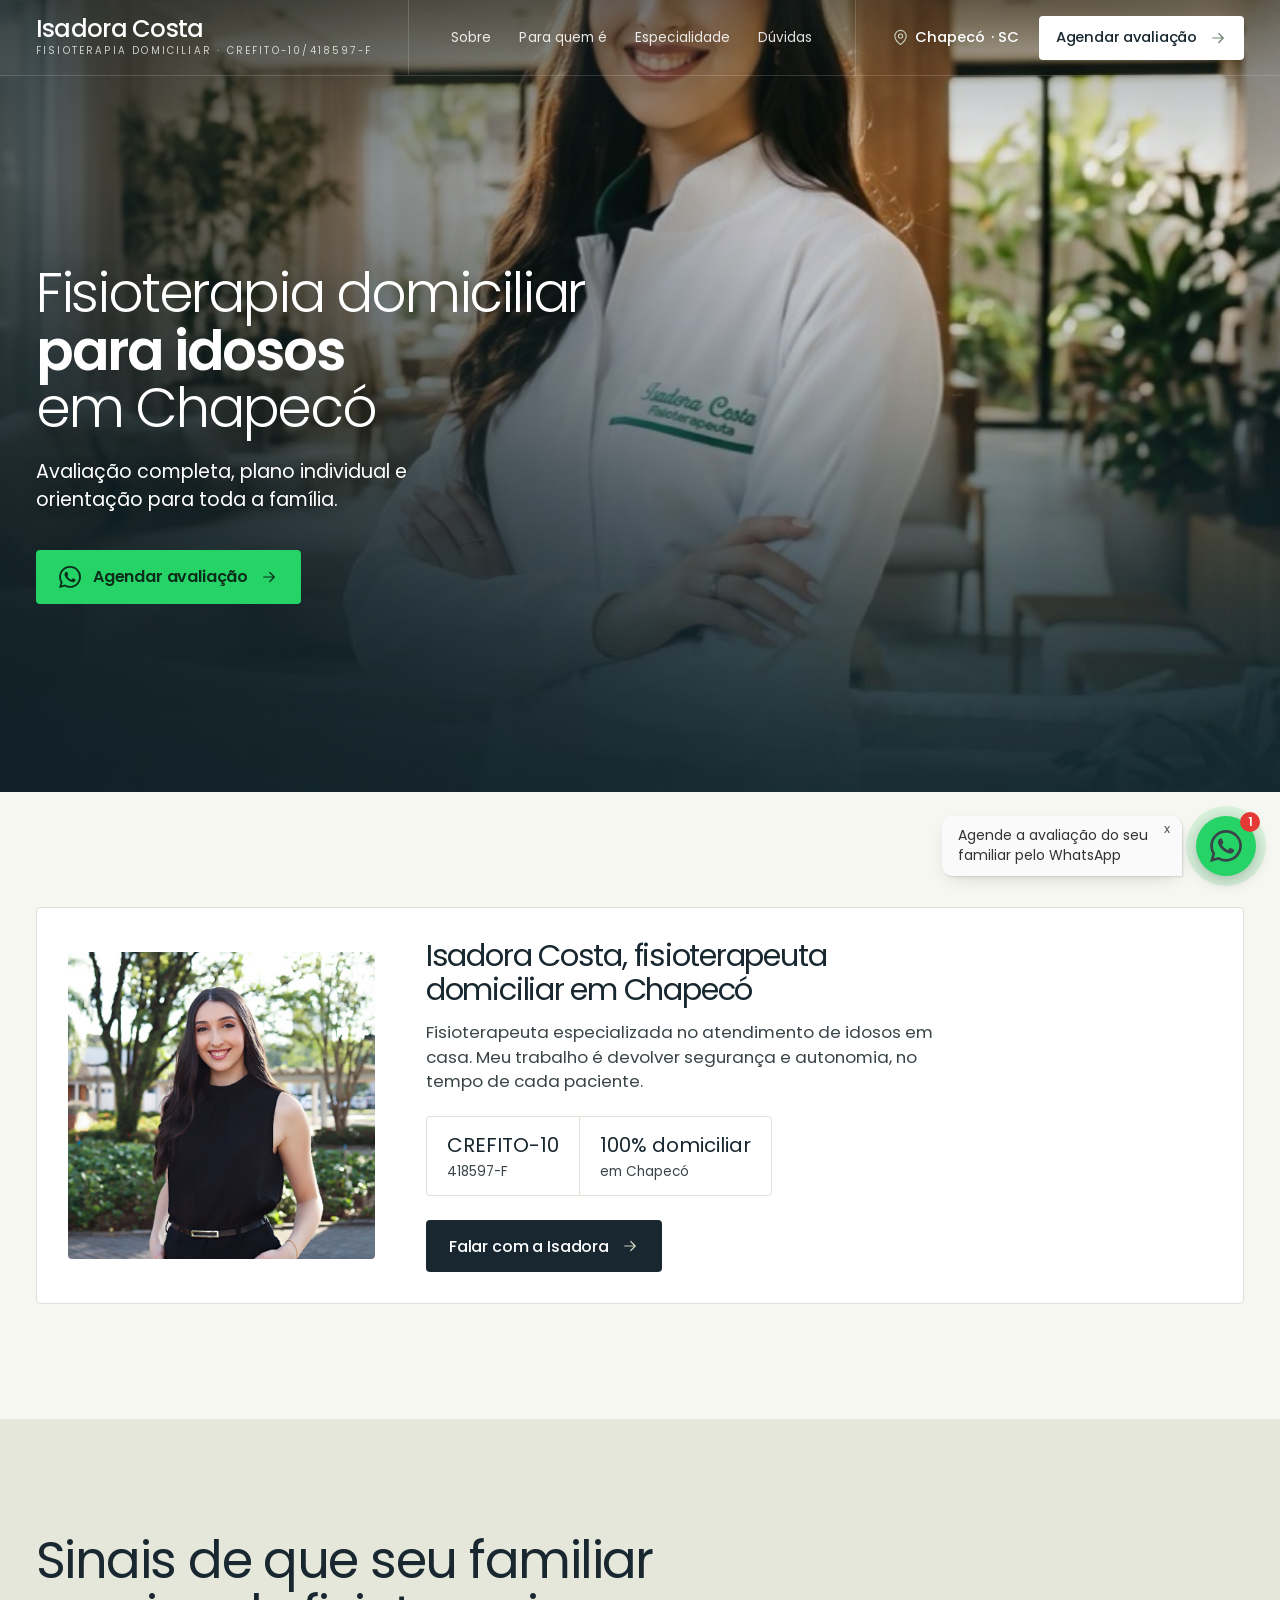
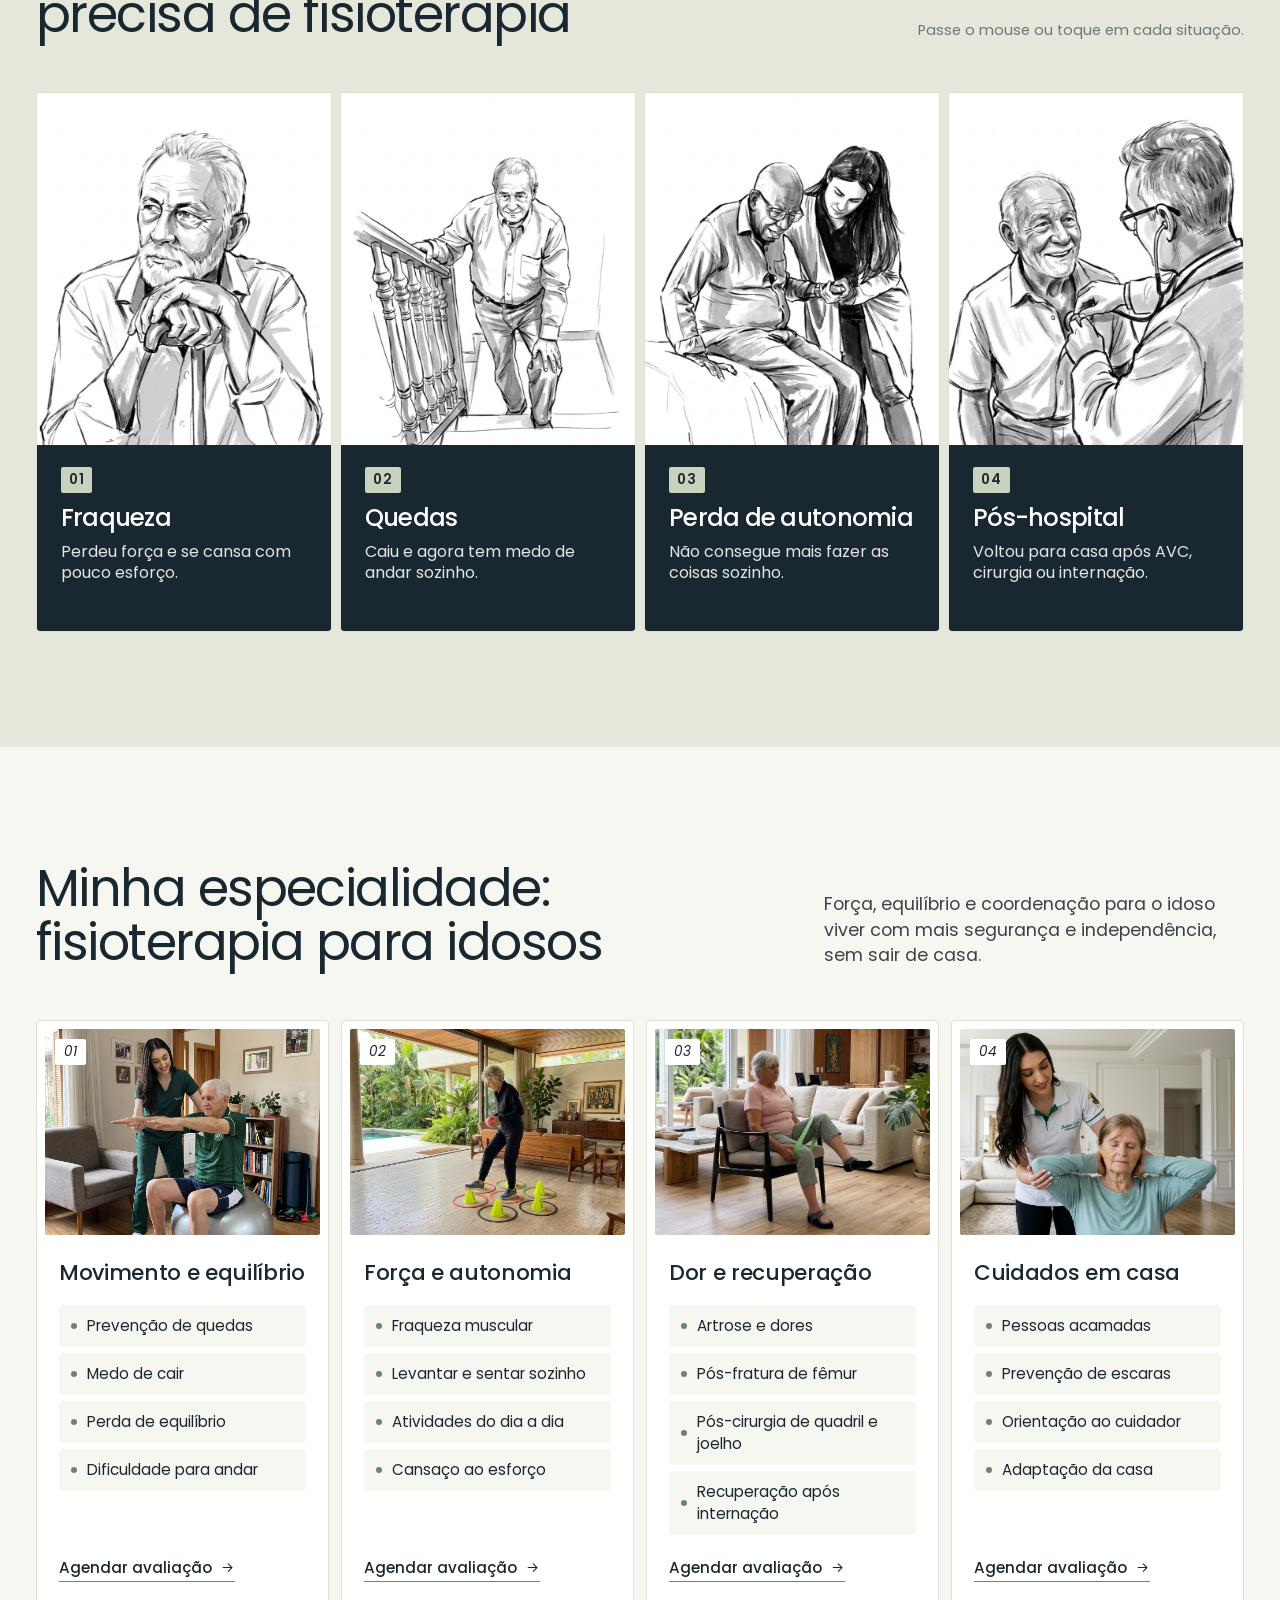
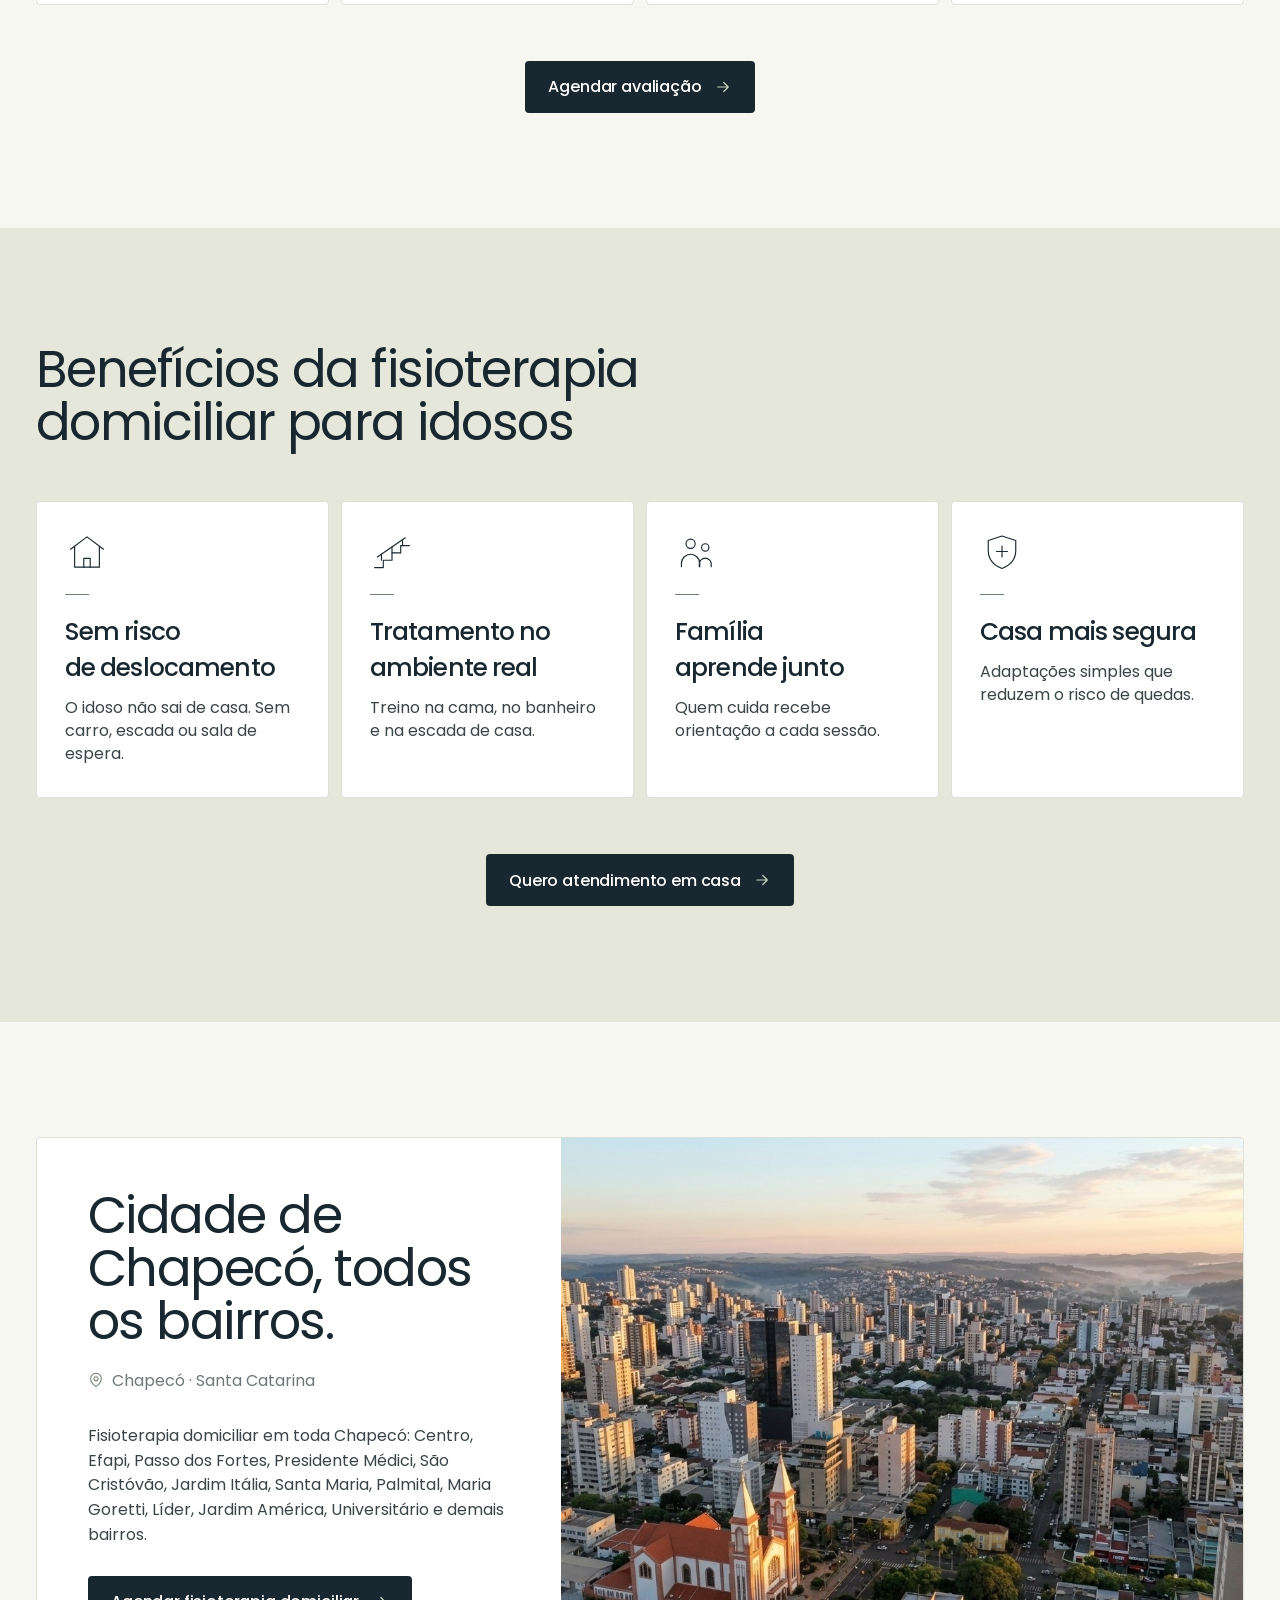
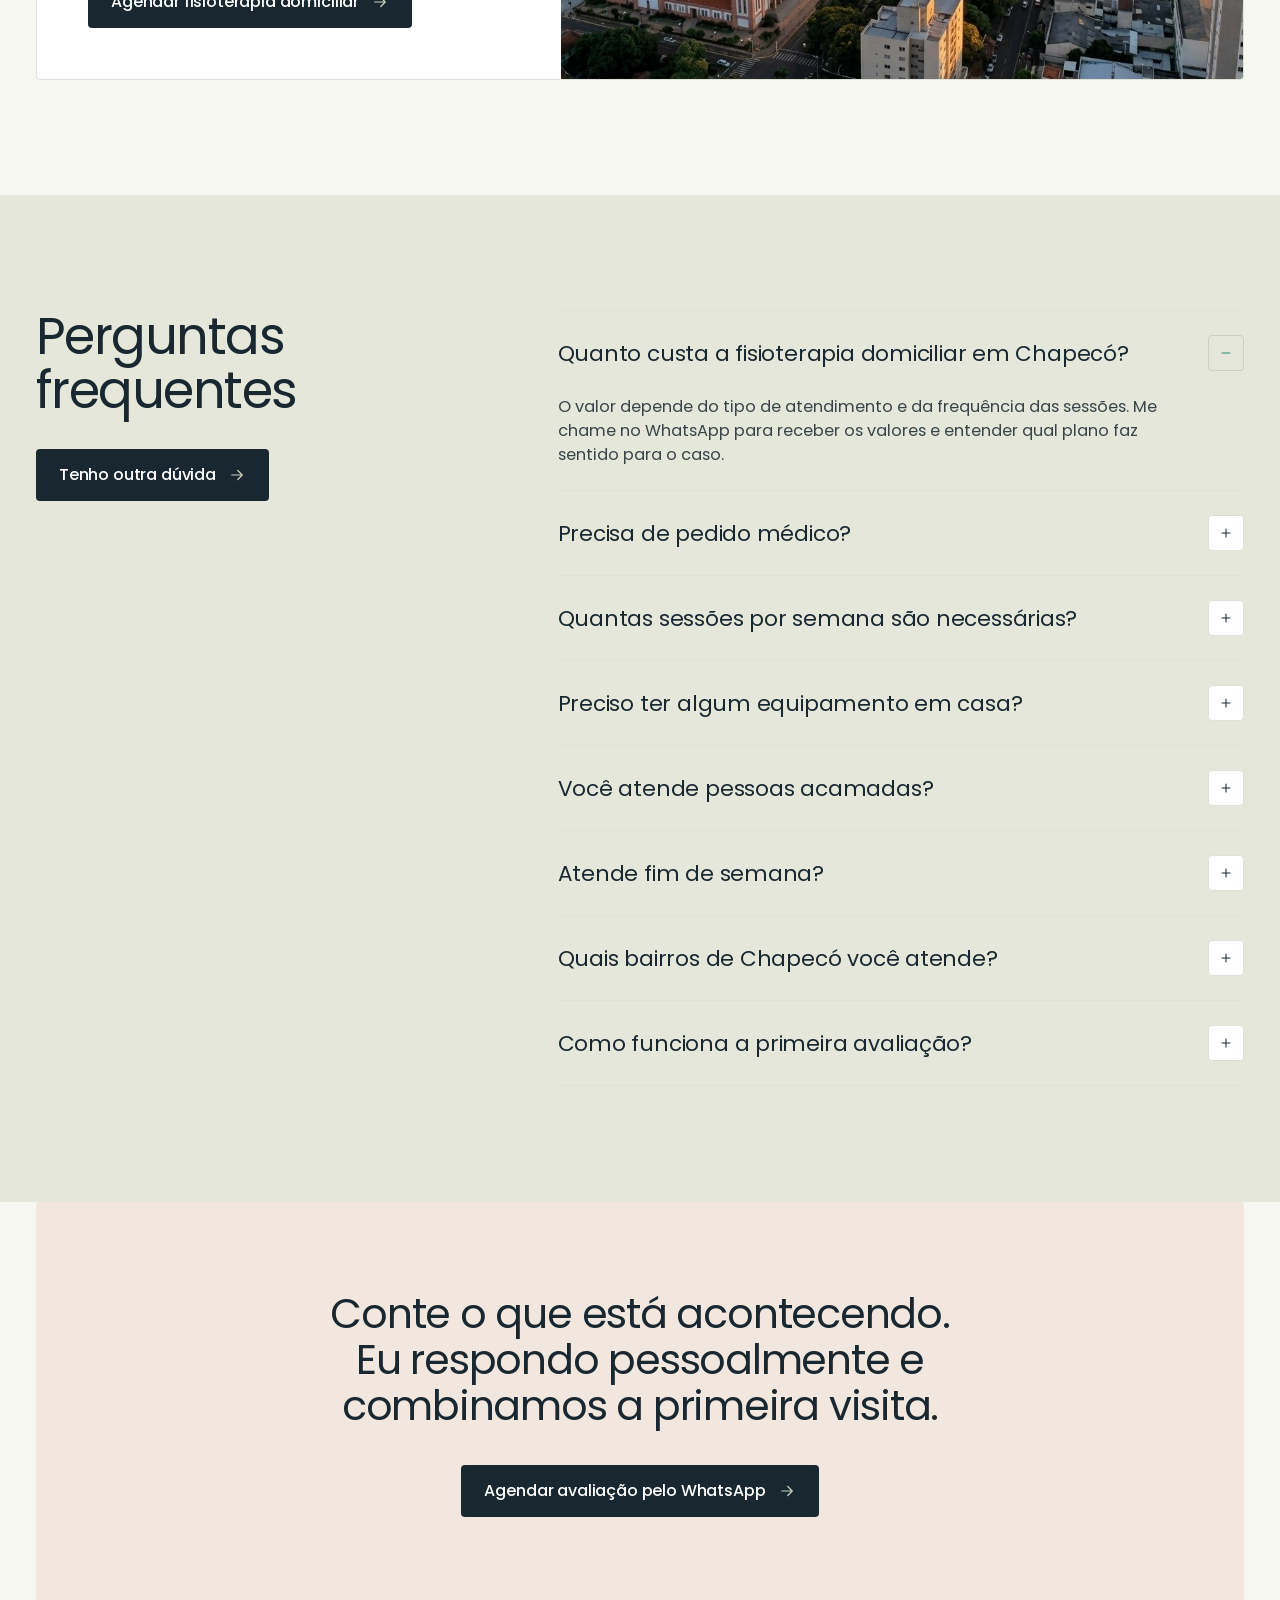
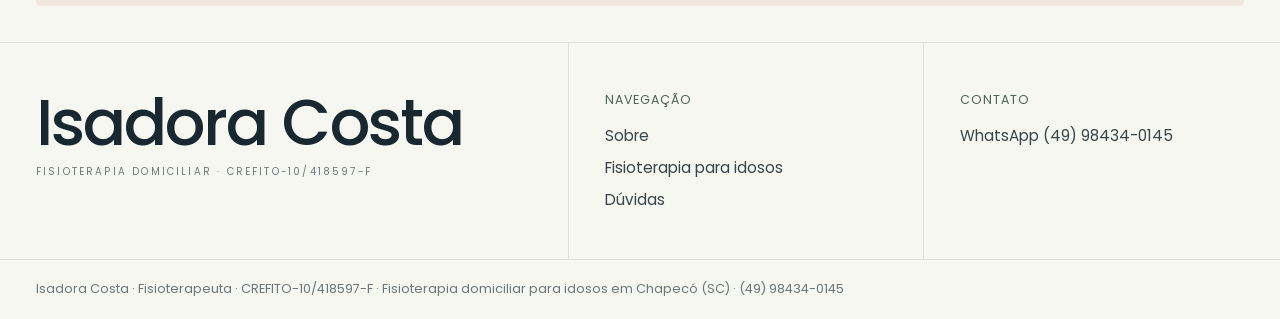
==== commit 59558619: "Botão flutuante do WhatsApp com balão e selo de notificação Co-Authored-By: Claude Opus 5.5 <noreply" ====
--- a/index.html
+++ b/index.html
@@ -35,7 +35,7 @@
   <link rel="preconnect" href="https://fonts.googleapis.com">
   <link rel="preconnect" href="https://fonts.gstatic.com" crossorigin>
   <link href="https://fonts.googleapis.com/css2?family=Poppins:ital,wght@0,300;0,400;0,500;0,600;1,400&display=swap" rel="stylesheet">
-  <link rel="stylesheet" href="style.css?v=54">
+  <link rel="stylesheet" href="style.css?v=57">
 
   <script type="application/ld+json">
   {
@@ -715,10 +715,13 @@
   <p class="footer__legal">Isadora Costa · Fisioterapeuta · CREFITO-10/418597-F · Fisioterapia domiciliar para idosos em Chapecó (SC) · (49) 98434-0145</p>
 </footer>
 
-<a class="wa-float" data-wa href="https://wa.me/5549984340145?text=Ol%C3%A1%2C%20Isadora!%20Vim%20pelo%20site%20e%20gostaria%20de%20agendar%20uma%20avalia%C3%A7%C3%A3o%20fisioterap%C3%AAutica%20domiciliar%20para%20o%20meu%20familiar%20idoso.%20Poderia%20me%20passar%20mais%20informa%C3%A7%C3%B5es%20sobre%20o%20atendimento%20e%20os%20hor%C3%A1rios%20dispon%C3%ADveis%3F" target="_blank" rel="noopener" aria-label="Agendar avaliação pelo WhatsApp">
-  <svg viewBox="0 0 24 24"><use href="#i-wa-logo"/></svg><span class="wa-float__label">Agendar avaliação</span>
-</a>
-
-<script src="main.js?v=55"></script>
+<div class="wa-widget">
+  <div class="wa-balloon"><a class="wa-balloon__link" data-wa href="https://wa.me/5549984340145?text=Ol%C3%A1%2C%20Isadora!%20Vim%20pelo%20site%20e%20gostaria%20de%20agendar%20uma%20avalia%C3%A7%C3%A3o%20fisioterap%C3%AAutica%20domiciliar%20para%20o%20meu%20familiar%20idoso.%20Poderia%20me%20passar%20mais%20informa%C3%A7%C3%B5es%20sobre%20o%20atendimento%20e%20os%20hor%C3%A1rios%20dispon%C3%ADveis%3F" target="_blank" rel="noopener">Agende a avaliação do seu familiar pelo WhatsApp</a><button class="wa-balloon__close" type="button" aria-label="Fechar mensagem">x</button></div>
+  <a class="wa-float" data-wa href="https://wa.me/5549984340145?text=Ol%C3%A1%2C%20Isadora!%20Vim%20pelo%20site%20e%20gostaria%20de%20agendar%20uma%20avalia%C3%A7%C3%A3o%20fisioterap%C3%AAutica%20domiciliar%20para%20o%20meu%20familiar%20idoso.%20Poderia%20me%20passar%20mais%20informa%C3%A7%C3%B5es%20sobre%20o%20atendimento%20e%20os%20hor%C3%A1rios%20dispon%C3%ADveis%3F" target="_blank" rel="noopener" aria-label="Agendar avaliação pelo WhatsApp">
+    <svg viewBox="0 0 24 24" aria-hidden="true"><use href="#i-wa-logo"/></svg><span class="wa-float__badge" aria-hidden="true">1</span>
+  </a>
+</div>
+
+<script src="main.js?v=56"></script>
 </body>
 </html>
--- a/style.css
+++ b/style.css
@@ -207,13 +207,6 @@
 .footer__h { font-size: .78rem; text-transform: uppercase; letter-spacing: .08em; color: var(--mint-ink); margin-bottom: 6px; }
 .footer__legal { margin: 0; padding: 20px var(--pad); border-top: 1px solid var(--line); font-size: .8rem; color: var(--muted); }
 
-/* ---------- Flutuante ---------- */
-.wa-float {
-  position: fixed; right: 20px; bottom: 20px; z-index: 60;
-  display: grid; place-items: center; width: 60px; height: 60px; border-radius: 50%;
-  background: var(--wa); color: #fff; font-size: 30px;
-  box-shadow: 0 10px 24px -8px rgba(28,43,48,.45);
-}
 @media (prefers-reduced-motion: reduce) {
   html { scroll-behavior: auto; }
   *, *::before, *::after { animation: none !important; transition: none !important; }
@@ -262,7 +255,6 @@
   .footer__grid { grid-template-columns: 1fr; }
   .footer__grid > * { border-right: 0; border-bottom: 1px solid var(--line); padding: 32px var(--pad); }
   .footer__legal { padding-bottom: 100px; }
-  .wa-float { width: 56px; height: 56px; font-size: 28px; right: 14px; bottom: 14px; }
 }
 
 /* =========================================================
@@ -331,8 +323,6 @@
   .logo__name { font-size: 1.3rem; }
 }
 
-/* WhatsApp oficial */
-.wa-float svg { width: 30px; height: 30px; fill: #fff; stroke: none; }
 .hero h1 { max-width: 880px; }
 body { letter-spacing: -0.005em; }
 .hero__text { max-width: calc(1000px + var(--pad)); }
@@ -345,20 +335,6 @@
   .hero .btn { white-space: normal; }
 }
 
-/* WhatsApp: pulso leve para chamar atenção */
-.wa-float { isolation: isolate; transition: transform .25s ease; }
-.wa-float::before, .wa-float::after {
-  content: ""; position: absolute; inset: 0; z-index: -1;
-  border-radius: 50%; background: var(--wa);
-  animation: wa-pulse 2.8s cubic-bezier(.2,.6,.3,1) infinite;
-}
-.wa-float::after { animation-delay: 1.4s; }
-.wa-float:hover { transform: scale(1.06); }
-@keyframes wa-pulse {
-  0%   { transform: scale(1);   opacity: .45; }
-  70%  { transform: scale(1.7); opacity: 0; }
-  100% { transform: scale(1.7); opacity: 0; }
-}
 
 /* Localização no menu */
 .header__cta { gap: 20px; }
@@ -439,21 +415,6 @@
   .hero .btn--wa .btn__wa { width: 20px; height: 20px; }
 }
 
-/* ---------- Flutuante com CTA ---------- */
-.wa-float { width: auto; height: 56px; padding: 0 22px 0 18px; gap: 10px; display: flex; align-items: center; border-radius: 999px; color: #0B2E1A; text-decoration: none; font-weight: 600; font-size: 1rem; white-space: nowrap; }
-.wa-float svg { width: 24px; height: 24px; fill: #0B2E1A; flex: none; }
-.wa-float::before, .wa-float::after { border-radius: 999px; animation-name: wa-pulse-pill; }
-.wa-float:hover { transform: translateY(-2px); }
-@keyframes wa-pulse-pill {
-  0%   { transform: scale(1);        opacity: .45; }
-  70%  { transform: scale(1.12, 1.45); opacity: 0; }
-  100% { transform: scale(1.12, 1.45); opacity: 0; }
-}
-@media (max-width: 800px) {
-  .wa-float { height: 52px; padding: 0 18px 0 15px; font-size: .95rem; right: 14px; bottom: 14px; width: auto; }
-  .wa-float svg { width: 22px; height: 22px; }
-}
-
 /* ---------- Hero com foto da Isadora ---------- */
 .hero__img { transform: none; object-position: 70% 30%; }
 .hero::before { background: linear-gradient(90deg, rgba(16,28,32,.55) 0%, rgba(16,28,32,.25) 40%, rgba(16,28,32,0) 60%); }
@@ -563,3 +524,23 @@
   .hero::before { background: linear-gradient(180deg, rgba(16,28,32,0) 45%, rgba(16,28,32,.35) 70%, rgba(16,28,32,.55) 100%); }
 }
 @media (max-width: 800px) { .hero { min-height: 88svh; } }
+
+/* ---------- Botão flutuante do WhatsApp (balão + botão redondo) ---------- */
+.wa-widget { position: fixed; right: 24px; bottom: 24px; z-index: 60; display: flex; align-items: center; gap: 14px; }
+.wa-balloon { position: relative; max-width: 240px; padding: 10px 30px 10px 16px; background: #FAFAFA; color: #333; font-size: 14px; line-height: 1.4; border-radius: 10px 10px 0 10px; box-shadow: 1px 1px 2px rgba(136,136,136,.26), 0 6px 18px -8px rgba(25,40,48,.25); text-decoration: none; opacity: 0; transform: translateY(6px); animation: wa-balloon-in .4s ease 1.5s forwards; }
+.wa-balloon[hidden] { display: none; }
+.wa-balloon__close { position: absolute; top: 4px; right: 8px; padding: 2px 4px; border: 0; background: none; color: #555; font: inherit; font-size: 13px; line-height: 1; cursor: pointer; }
+.wa-float { position: relative; flex: none; display: grid; place-items: center; width: 60px; height: 60px; border-radius: 50%; background: var(--wa); box-shadow: 0 4px 16px rgba(0,0,0,.25), 0 0 0 10px rgba(37,211,102,.14); transition: transform .2s ease; }
+.wa-float:hover { transform: scale(1.06); }
+.wa-float svg { width: 32px; height: 32px; fill: #fff; stroke: none; }
+.wa-float__badge { position: absolute; top: -4px; right: -4px; display: grid; place-items: center; width: 20px; height: 20px; border-radius: 50%; background: #E53935; color: #fff; font-size: 12px; font-weight: 600; line-height: 1; }
+@keyframes wa-balloon-in { to { opacity: 1; transform: none; } }
+@media (max-width: 800px) {
+  .wa-widget { right: 14px; bottom: 14px; gap: 10px; }
+  .wa-balloon { max-width: 200px; font-size: 13px; }
+  .wa-float { width: 56px; height: 56px; }
+  .wa-float svg { width: 30px; height: 30px; }
+}
+@media (prefers-reduced-motion: reduce) { .wa-balloon { opacity: 1; transform: none; } }
+.wa-balloon__link { color: inherit; text-decoration: none; }
+.wa-balloon__link:hover { text-decoration: underline; }
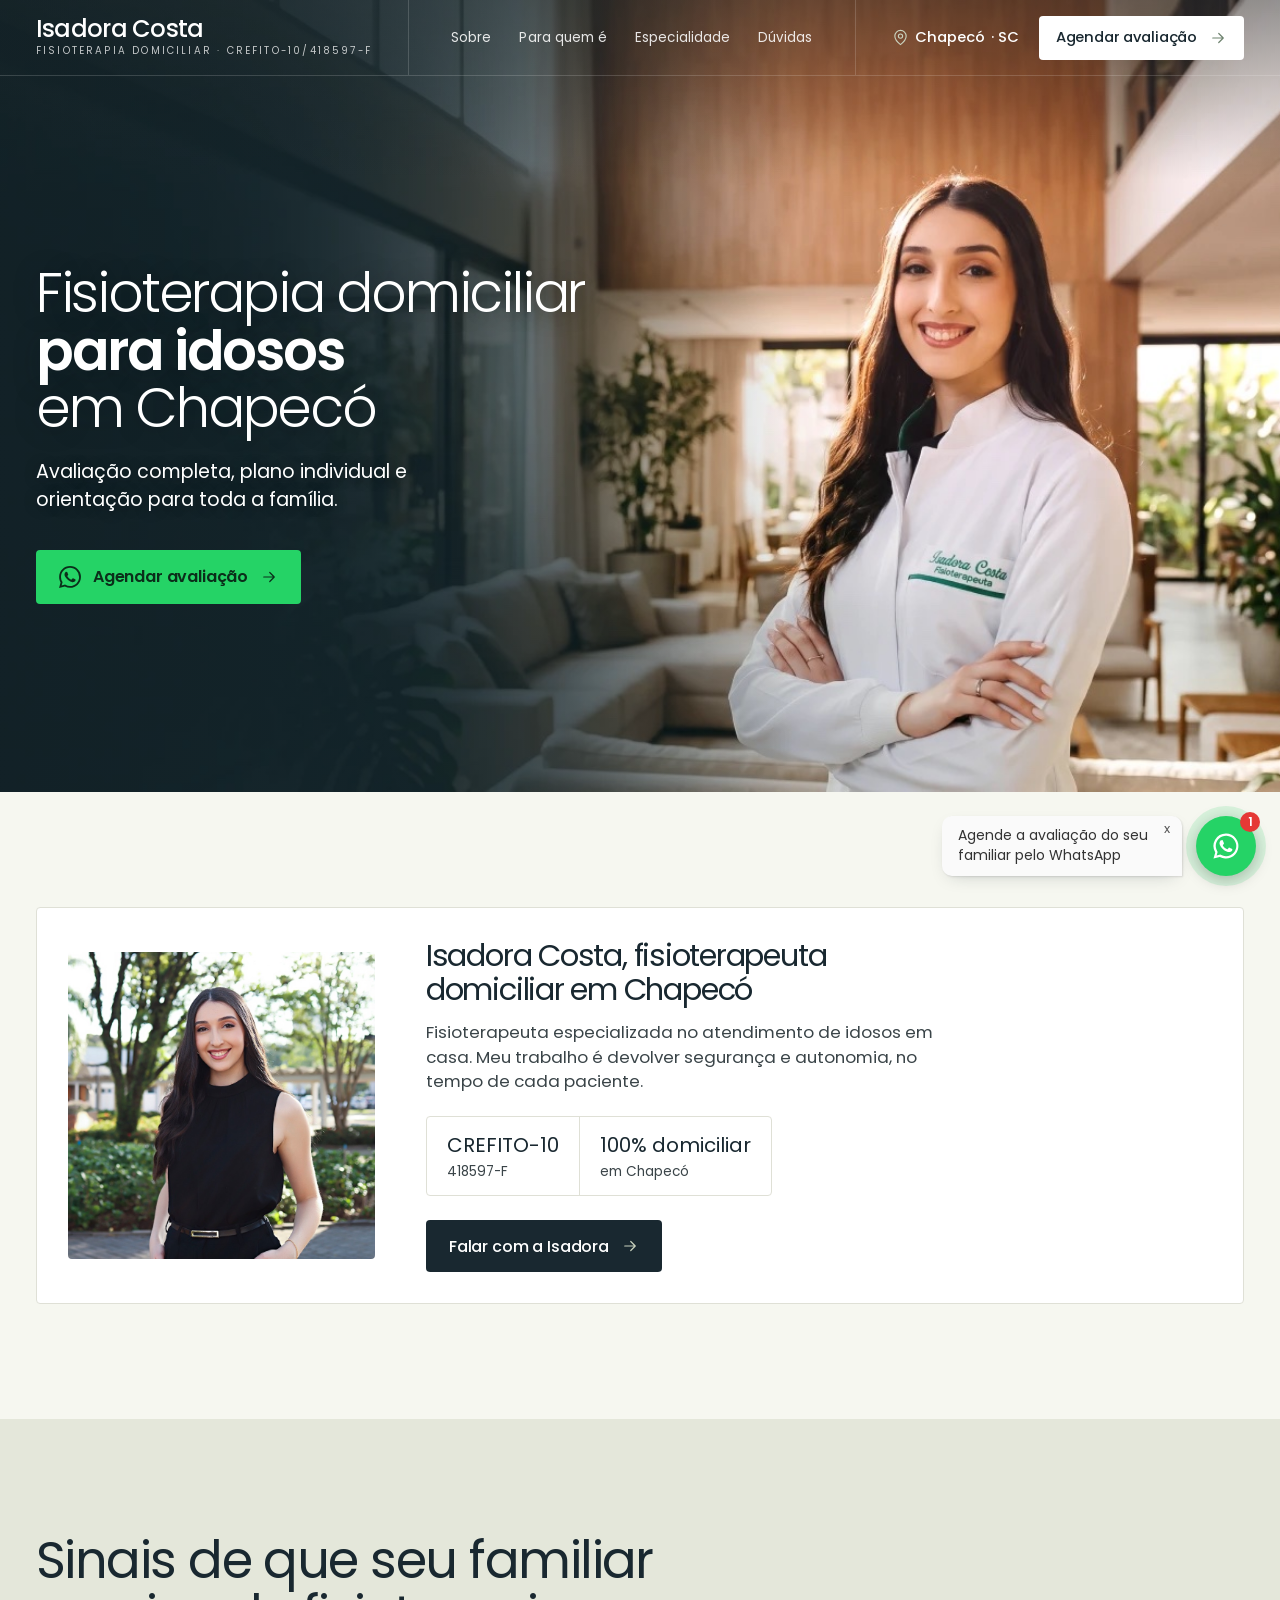
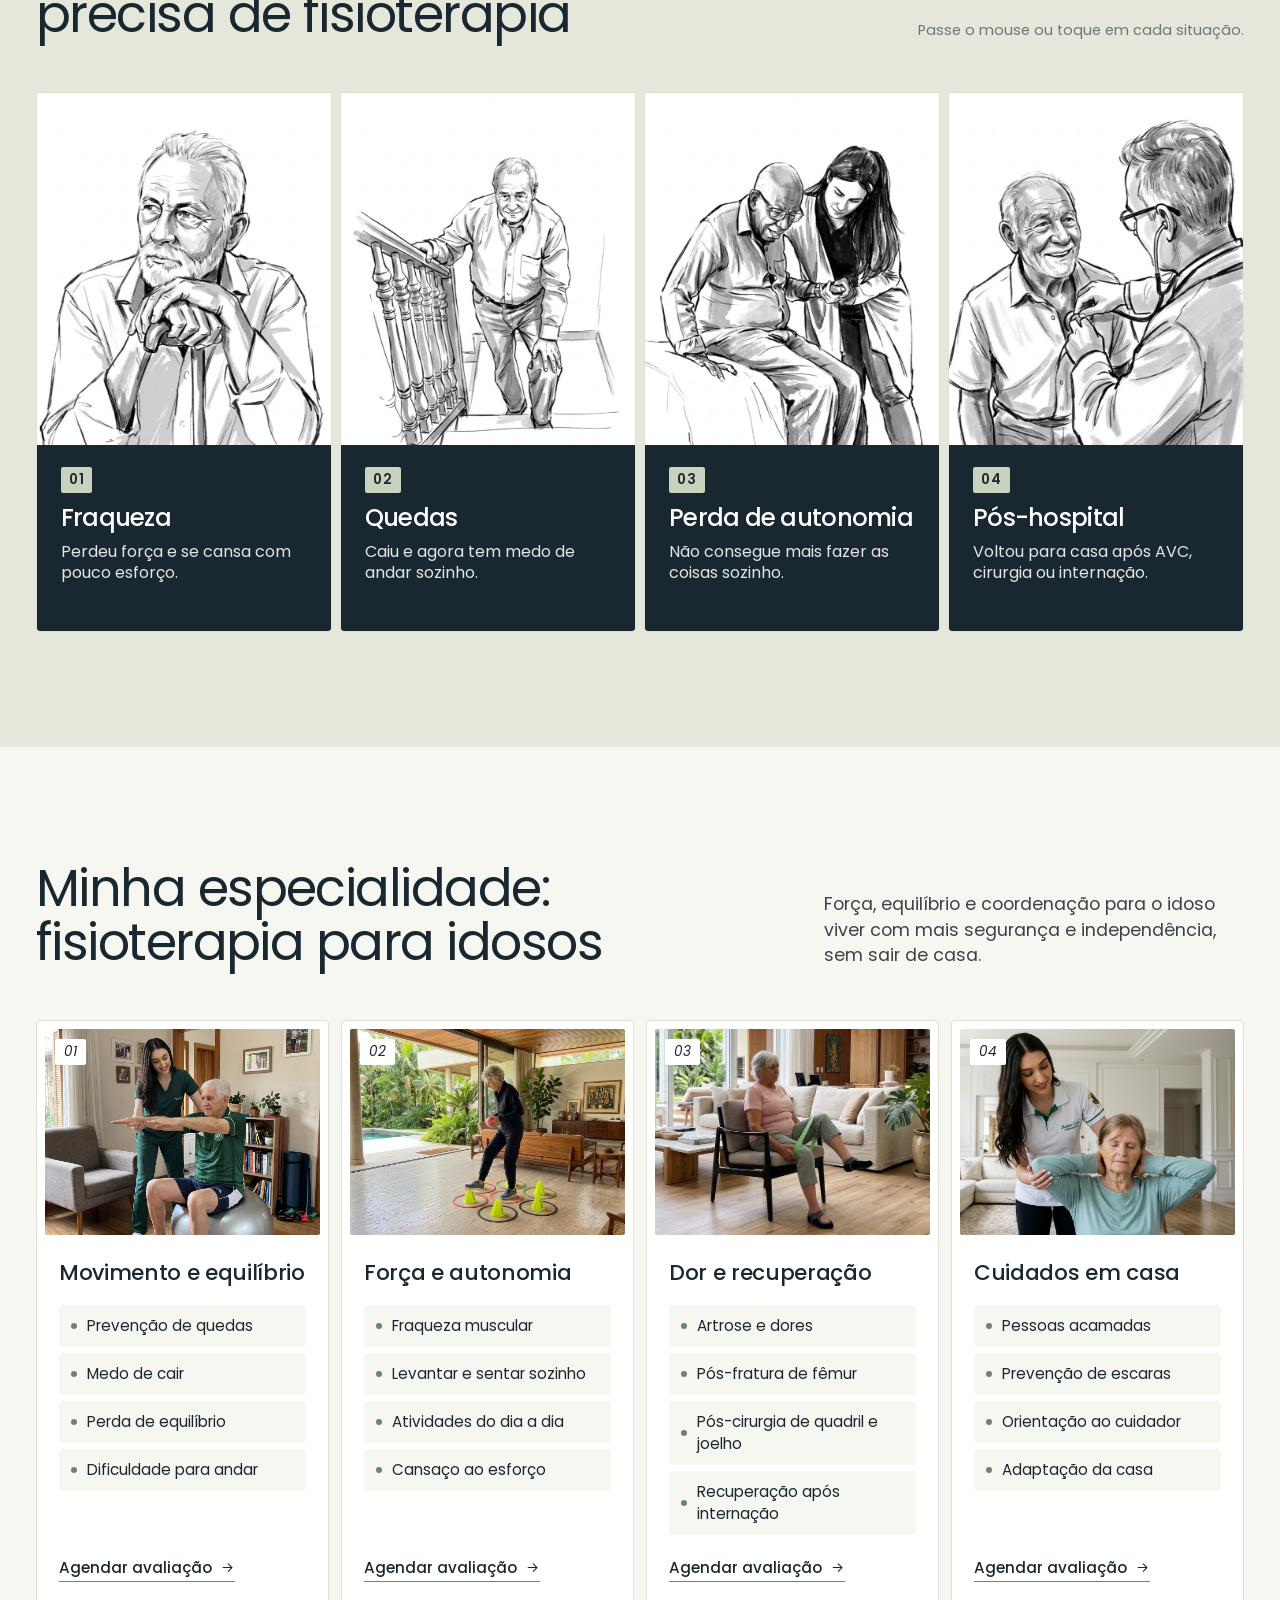
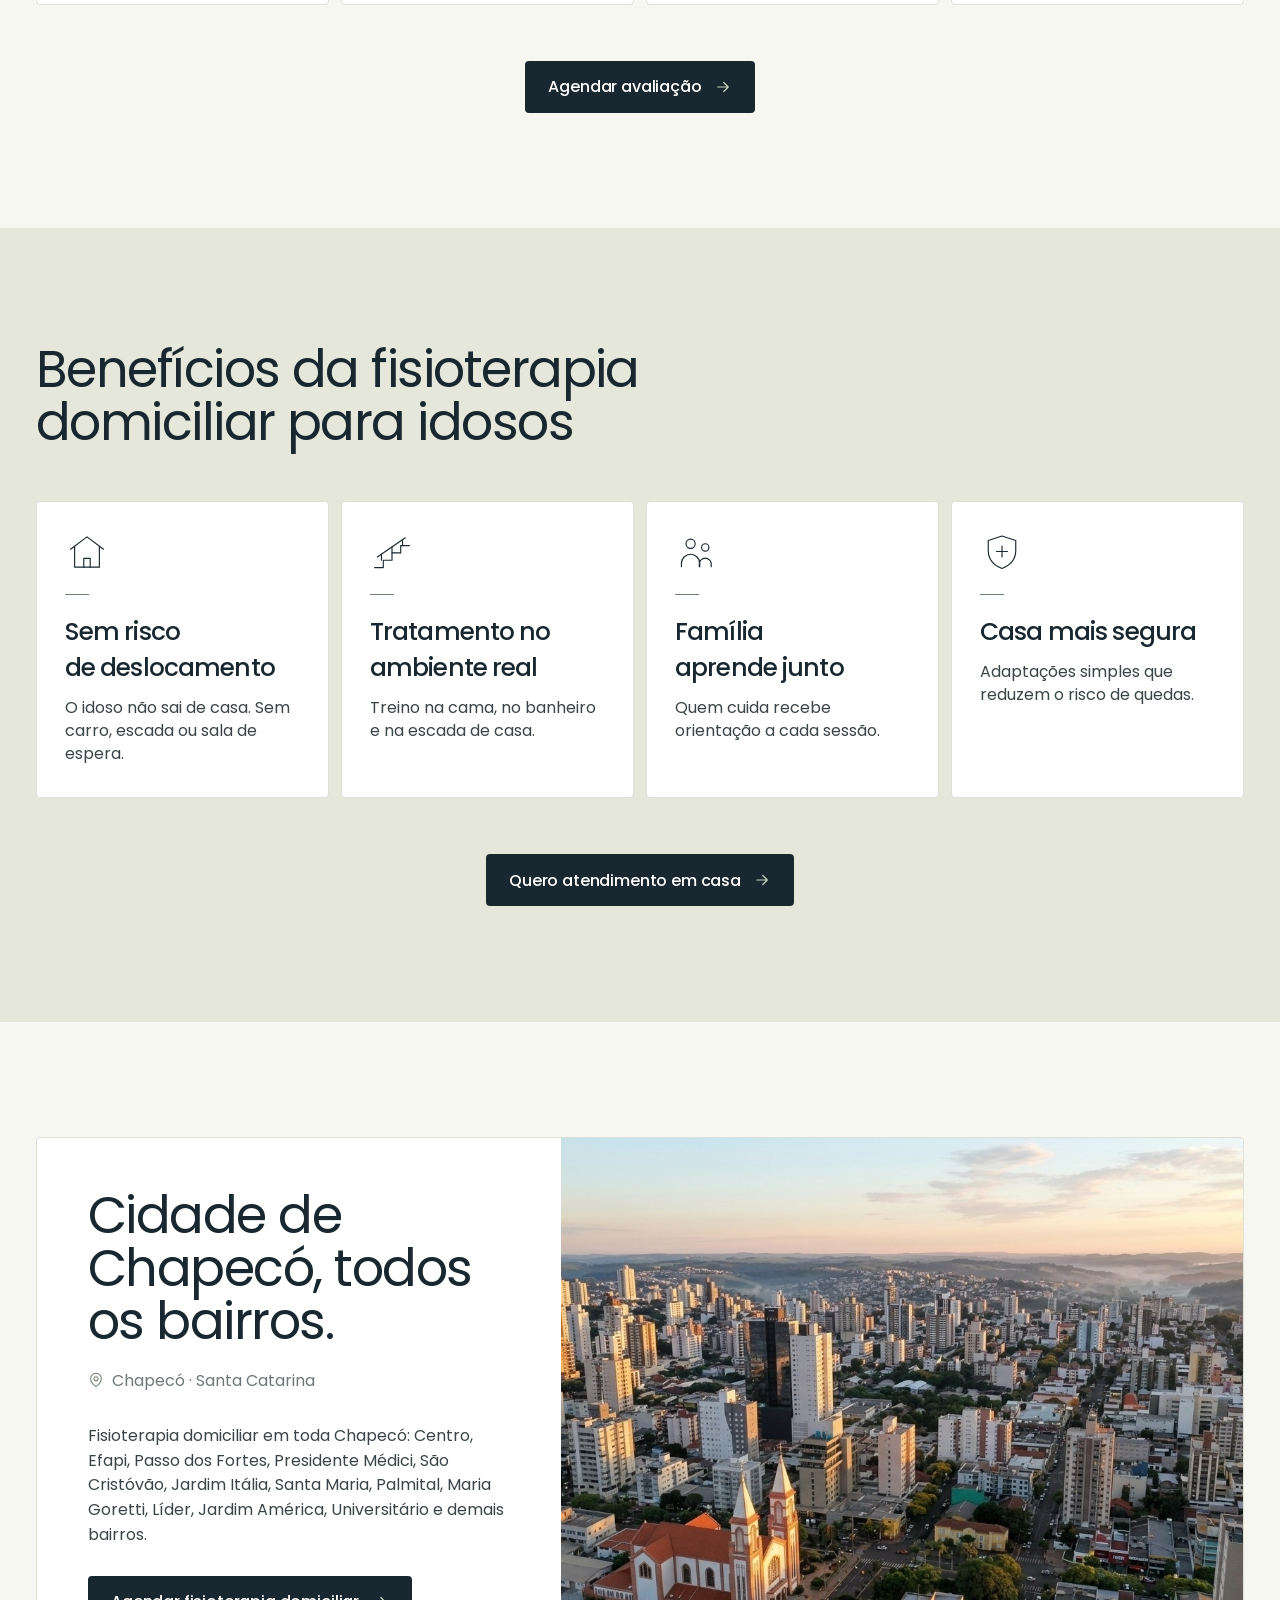
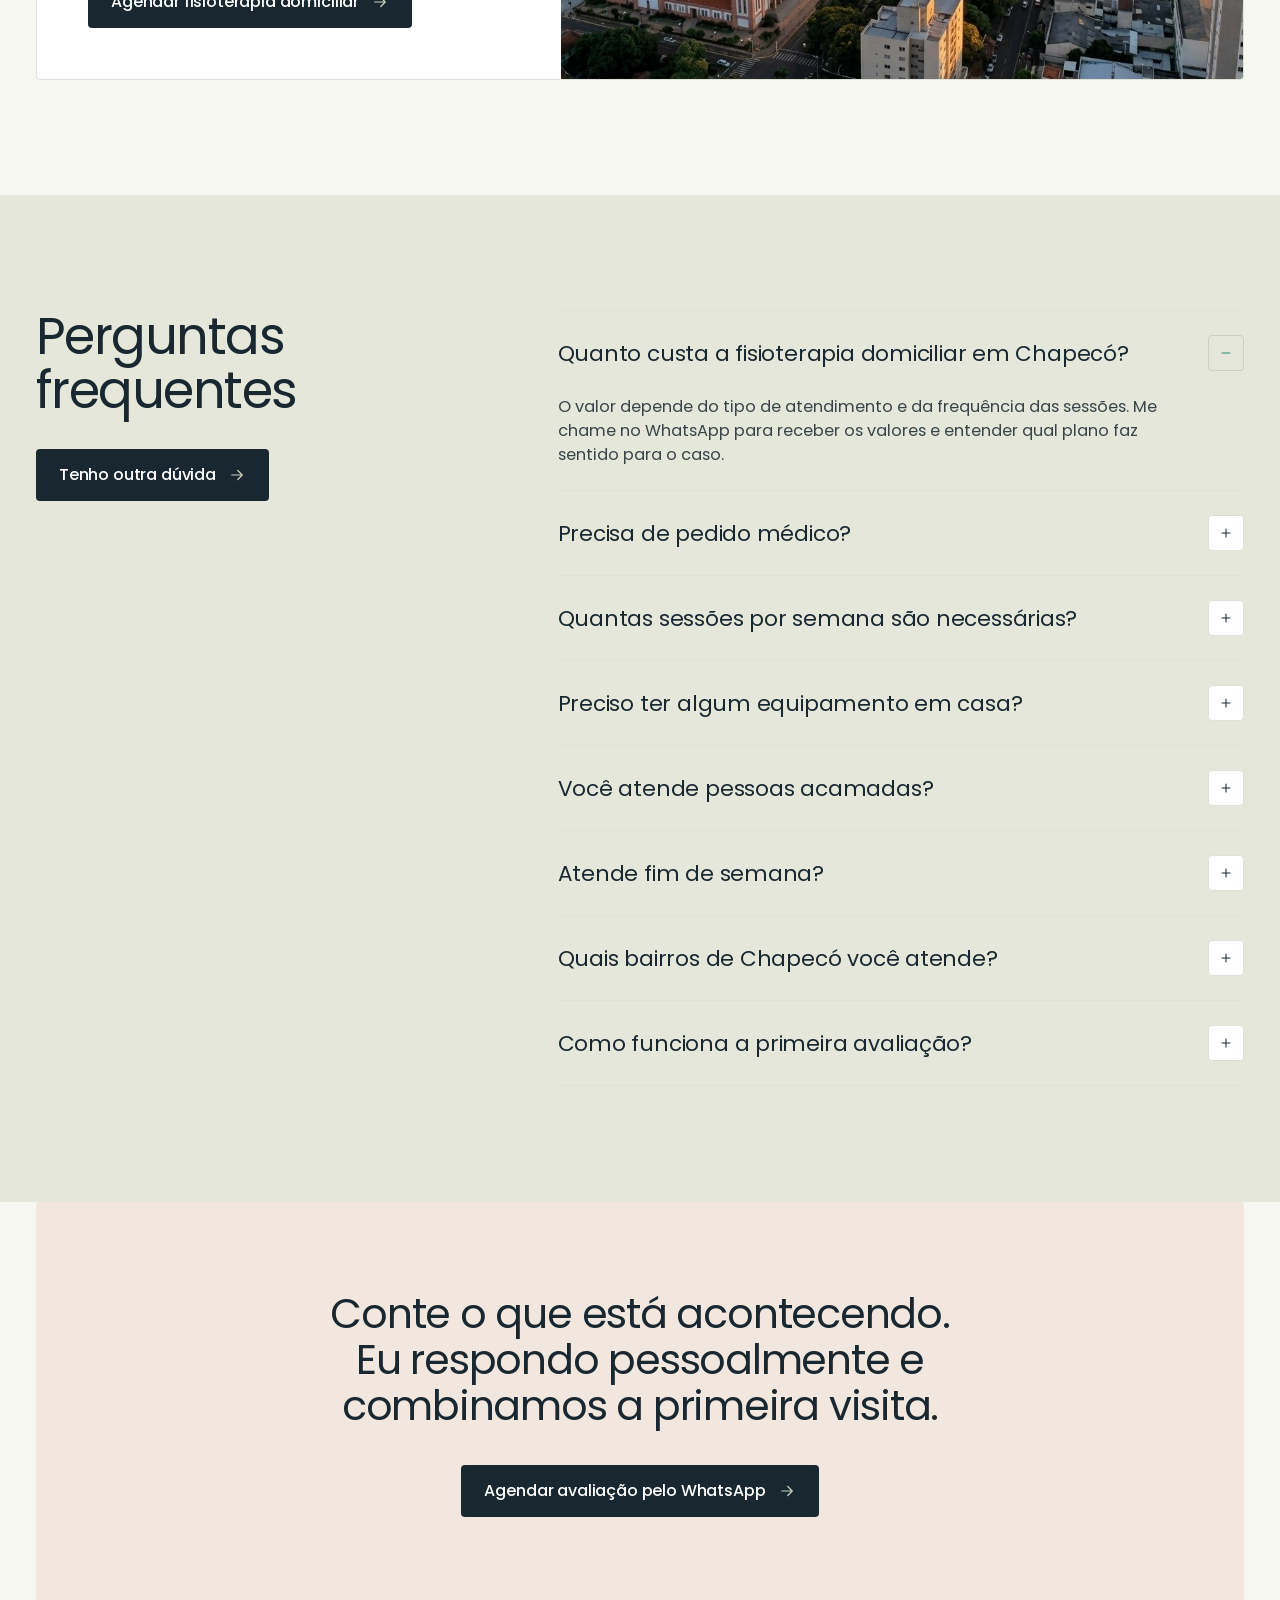
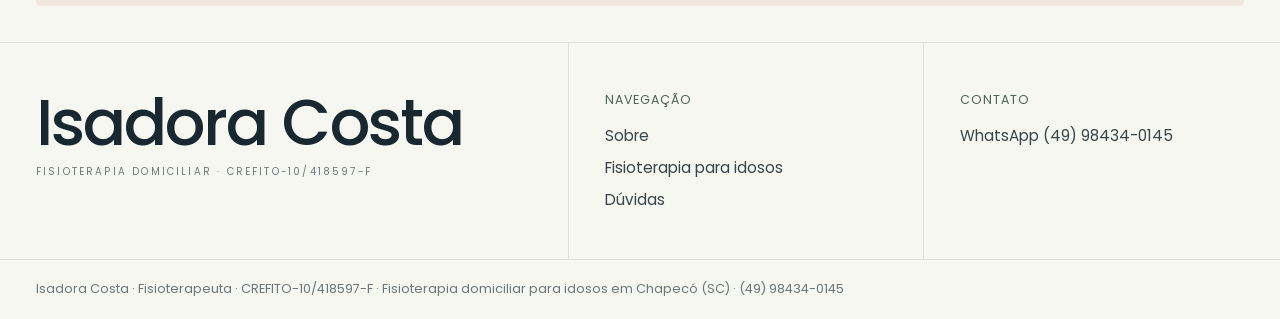
==== commit 58a2320a: "Ícone do WhatsApp branco e mais fino no botão flutuante Co-Authored-By: Claude Opus 5.5 <noreply@ant" ====
--- a/index.html
+++ b/index.html
@@ -35,7 +35,7 @@
   <link rel="preconnect" href="https://fonts.googleapis.com">
   <link rel="preconnect" href="https://fonts.gstatic.com" crossorigin>
   <link href="https://fonts.googleapis.com/css2?family=Poppins:ital,wght@0,300;0,400;0,500;0,600;1,400&display=swap" rel="stylesheet">
-  <link rel="stylesheet" href="style.css?v=57">
+  <link rel="stylesheet" href="style.css?v=58">
 
   <script type="application/ld+json">
   {
@@ -718,7 +718,7 @@
 <div class="wa-widget">
   <div class="wa-balloon"><a class="wa-balloon__link" data-wa href="https://wa.me/5549984340145?text=Ol%C3%A1%2C%20Isadora!%20Vim%20pelo%20site%20e%20gostaria%20de%20agendar%20uma%20avalia%C3%A7%C3%A3o%20fisioterap%C3%AAutica%20domiciliar%20para%20o%20meu%20familiar%20idoso.%20Poderia%20me%20passar%20mais%20informa%C3%A7%C3%B5es%20sobre%20o%20atendimento%20e%20os%20hor%C3%A1rios%20dispon%C3%ADveis%3F" target="_blank" rel="noopener">Agende a avaliação do seu familiar pelo WhatsApp</a><button class="wa-balloon__close" type="button" aria-label="Fechar mensagem">x</button></div>
   <a class="wa-float" data-wa href="https://wa.me/5549984340145?text=Ol%C3%A1%2C%20Isadora!%20Vim%20pelo%20site%20e%20gostaria%20de%20agendar%20uma%20avalia%C3%A7%C3%A3o%20fisioterap%C3%AAutica%20domiciliar%20para%20o%20meu%20familiar%20idoso.%20Poderia%20me%20passar%20mais%20informa%C3%A7%C3%B5es%20sobre%20o%20atendimento%20e%20os%20hor%C3%A1rios%20dispon%C3%ADveis%3F" target="_blank" rel="noopener" aria-label="Agendar avaliação pelo WhatsApp">
-    <svg viewBox="0 0 24 24" aria-hidden="true"><use href="#i-wa-logo"/></svg><span class="wa-float__badge" aria-hidden="true">1</span>
+    <svg viewBox="0 0 24 24" aria-hidden="true"><path d="M12 2a10 10 0 0 0-8.6 15.1L2 22l5-1.3A10 10 0 1 0 12 2zm0 18.2a8.2 8.2 0 0 1-4.2-1.2l-.3-.2-3 .8.8-2.9-.2-.3A8.2 8.2 0 1 1 12 20.2zm4.5-6.1c-.2-.1-1.5-.7-1.7-.8-.2-.1-.4-.1-.6.1-.2.2-.6.8-.8 1-.1.2-.3.2-.5.1a6.7 6.7 0 0 1-2-1.2 7.4 7.4 0 0 1-1.4-1.7c-.1-.2 0-.4.1-.5l.4-.5c.1-.2.2-.3.3-.5.1-.2 0-.4 0-.5l-.8-1.9c-.2-.5-.4-.4-.6-.4h-.5c-.2 0-.5.1-.7.3-.2.3-.9.9-.9 2.1s.9 2.4 1 2.6c.1.2 1.8 2.8 4.3 3.9.6.3 1.1.4 1.5.5.6.2 1.2.2 1.6.1.5-.1 1.5-.6 1.7-1.2.2-.6.2-1.1.1-1.2 0-.1-.2-.2-.4-.3z"/></svg><span class="wa-float__badge" aria-hidden="true">1</span>
   </a>
 </div>
 
--- a/style.css
+++ b/style.css
@@ -544,3 +544,7 @@
 @media (prefers-reduced-motion: reduce) { .wa-balloon { opacity: 1; transform: none; } }
 .wa-balloon__link { color: inherit; text-decoration: none; }
 .wa-balloon__link:hover { text-decoration: underline; }
+.wa-float { color: #fff; }
+.wa-float svg { width: 30px; height: 30px; fill: #fff; }
+.wa-float svg path { fill: #fff; stroke: none; }
+@media (max-width: 800px) { .wa-float svg { width: 28px; height: 28px; } }
